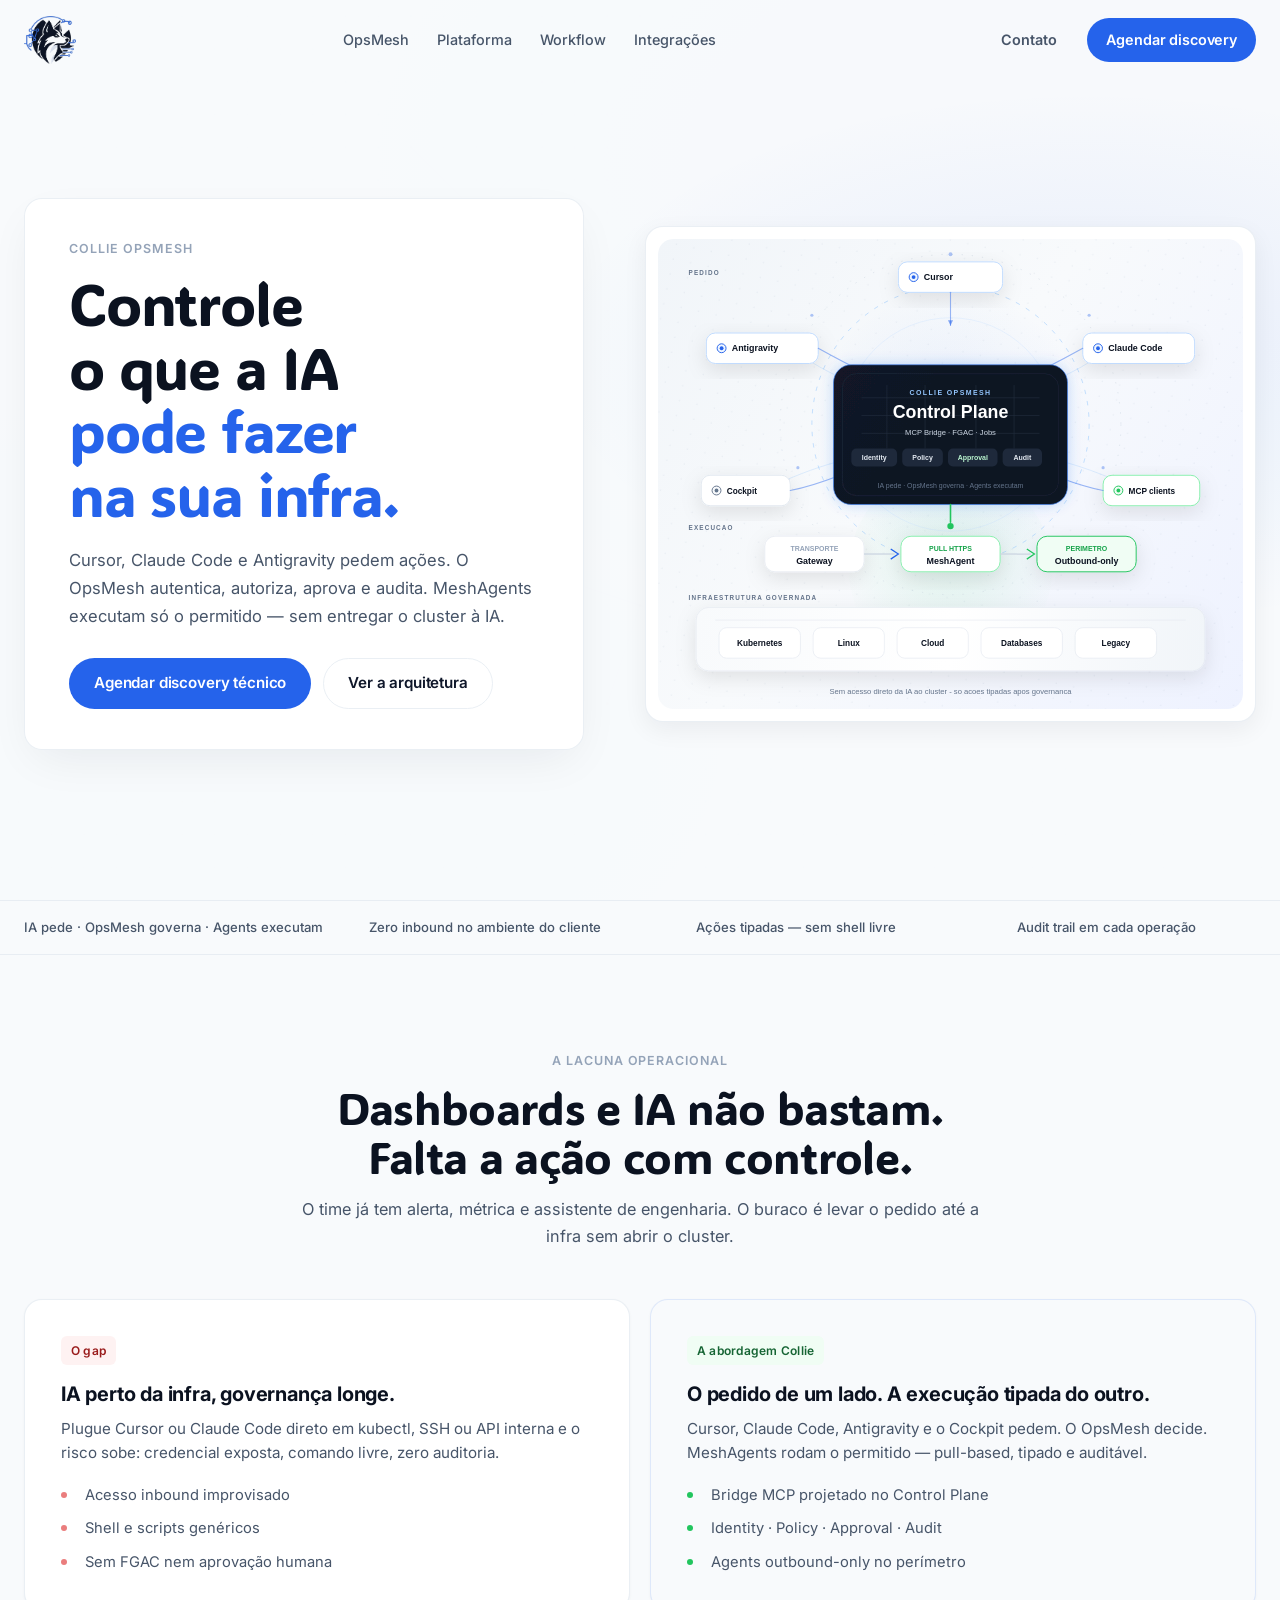
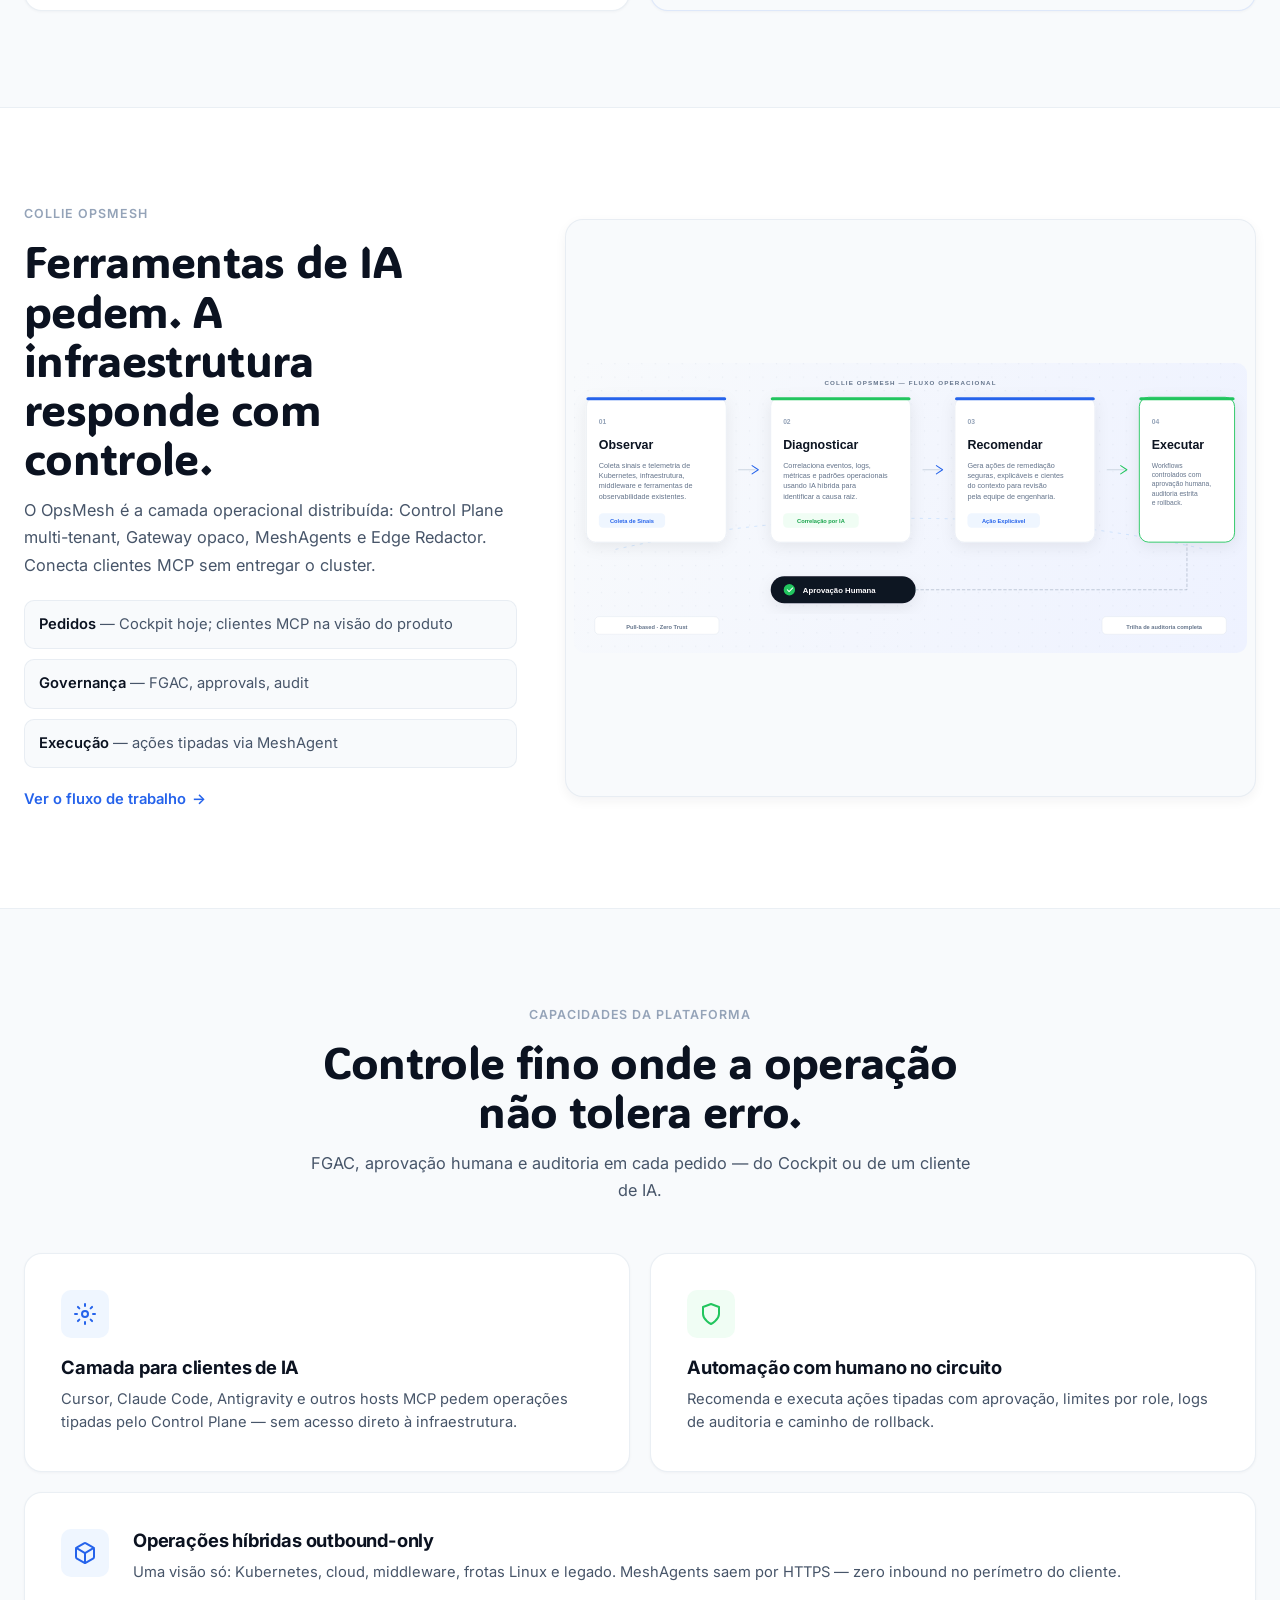
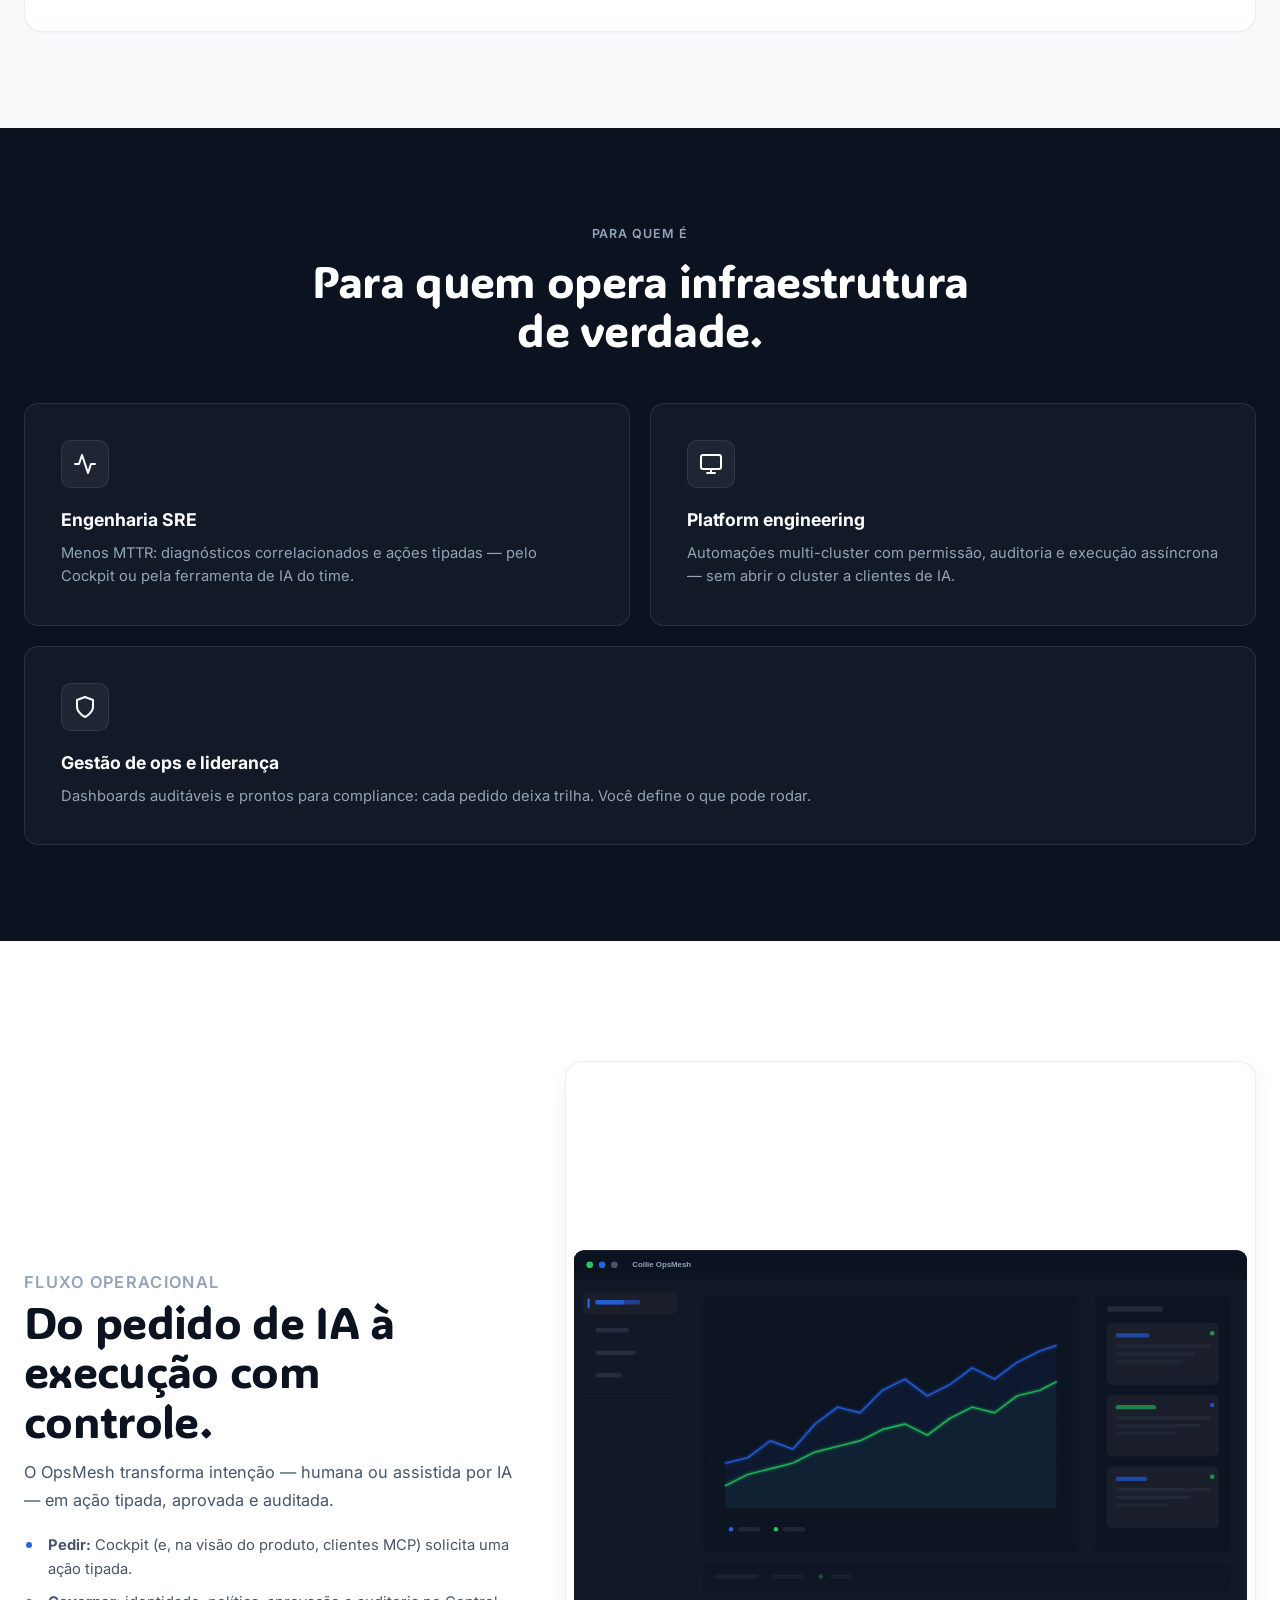
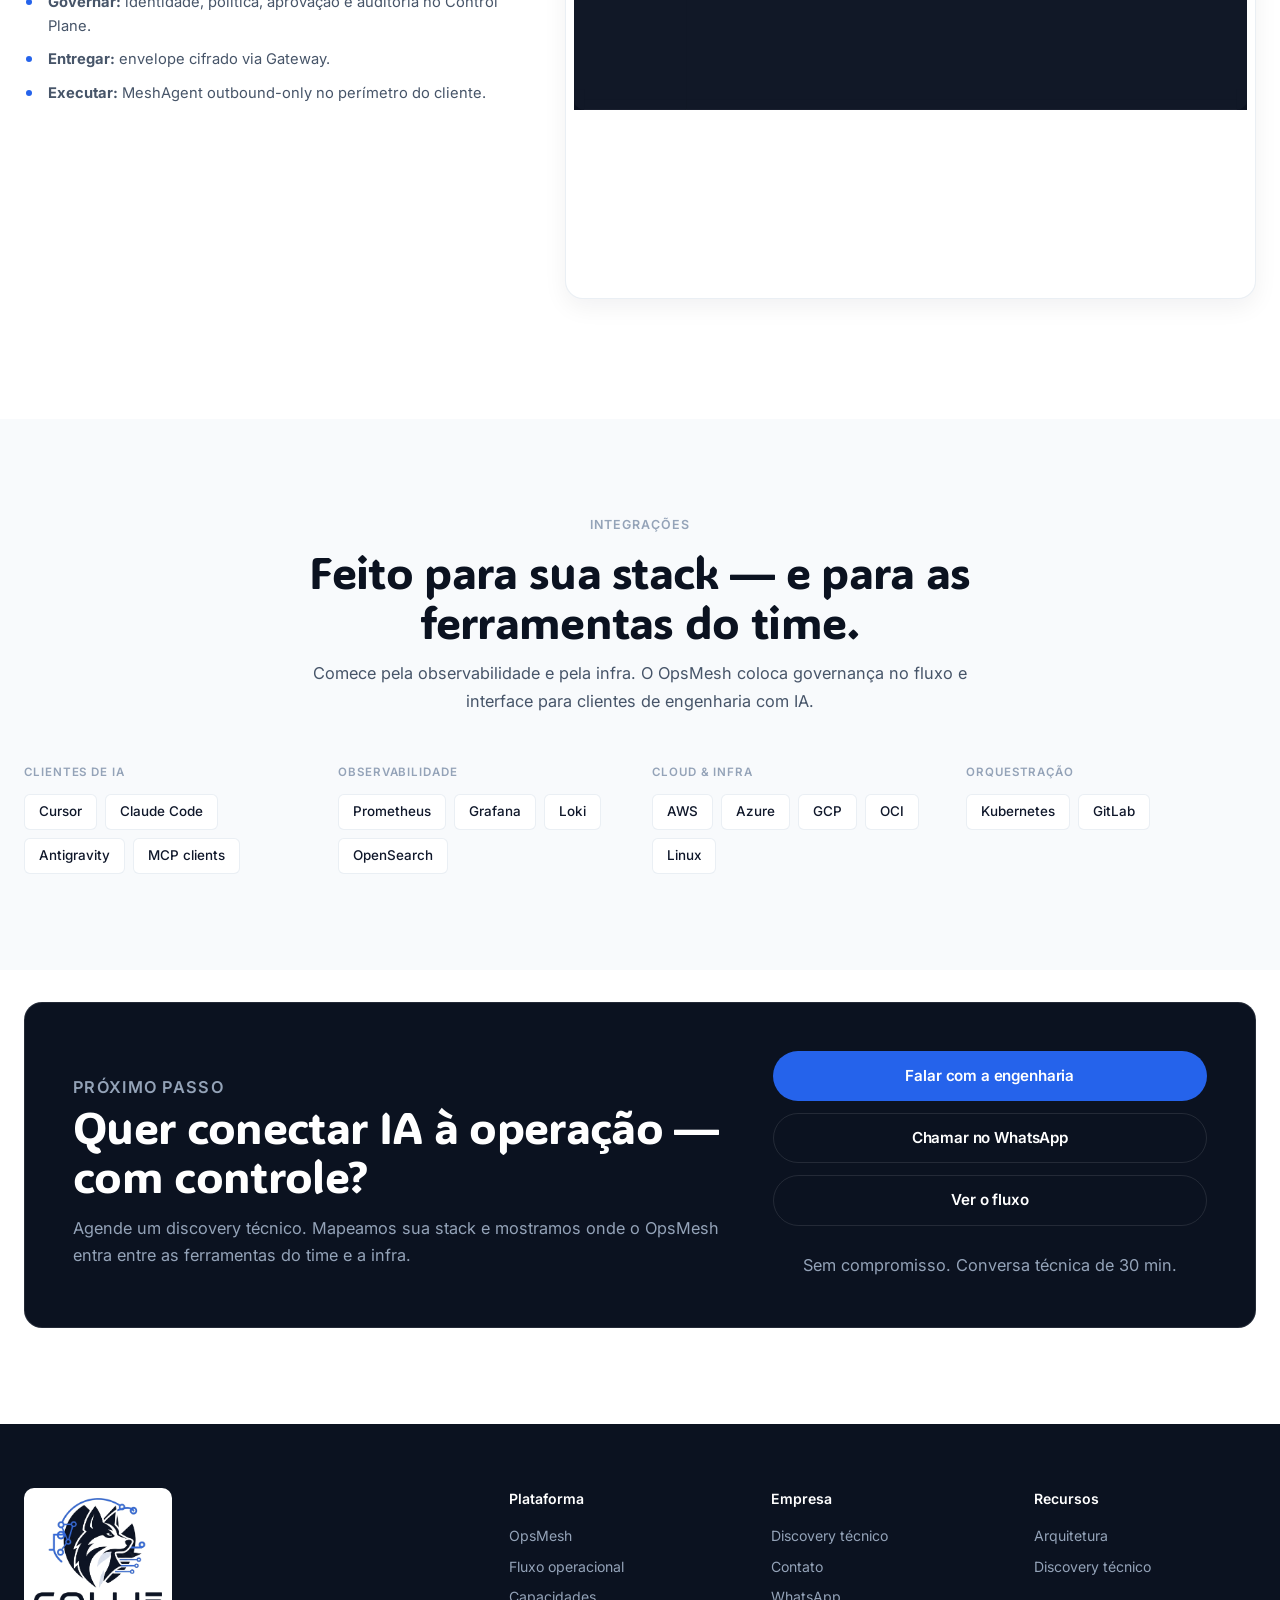
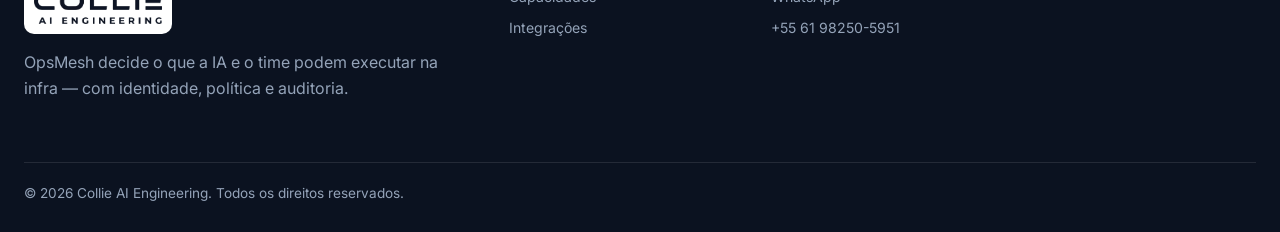
==== index.html @ 30450501 "feat(site): analytics Plausible, llms.txt e JSON-LD Contar visitas no domínio, mapa para agentes de " ====
<!DOCTYPE html>
<html lang="pt-BR">
<head>
  <meta charset="UTF-8" />
  <meta name="viewport" content="width=device-width, initial-scale=1.0" />
  <title>Collie OpsMesh | IA na operação, com controle</title>
  <meta name="description" content="Collie OpsMesh governa o que Cursor, Claude Code, Antigravity e outros clientes de IA podem pedir na sua infra: identidade, política, aprovação e auditoria — antes da execução." />
  <meta name="theme-color" content="#0B1220" />
  <link rel="canonical" href="https://www.collie.ia.br/" />
  <meta property="og:title" content="Collie OpsMesh — IA na operação, com controle" />
  <meta property="og:description" content="Ferramentas de IA pedem. OpsMesh governa. MeshAgents executam ações tipadas — sem entregar o cluster à IA." />
  <meta property="og:type" content="website" />
  <meta property="og:url" content="https://www.collie.ia.br/" />
  <meta property="og:locale" content="pt_BR" />
  <meta property="og:image" content="https://www.collie.ia.br/img/collie-lockup.png" />
  <meta name="twitter:card" content="summary_large_image" />
  <meta name="twitter:title" content="Collie OpsMesh — IA na operação, com controle" />
  <meta name="twitter:description" content="Ferramentas de IA pedem. OpsMesh governa. MeshAgents executam ações tipadas — sem entregar o cluster à IA." />
  <meta name="twitter:image" content="https://www.collie.ia.br/img/collie-lockup.png" />
  <script type="application/ld+json">
  {
    "@context": "https://schema.org",
    "@graph": [
      {
        "@type": "Organization",
        "name": "Collie AI Engineering",
        "url": "https://www.collie.ia.br/",
        "logo": "https://www.collie.ia.br/img/collie-lockup.png",
        "email": "contato@collie.ia.br",
        "description": "Collie OpsMesh governa o que clientes de IA podem pedir na infra: identidade, política, aprovação e auditoria — antes da execução."
      },
      {
        "@type": "WebSite",
        "name": "Collie OpsMesh",
        "url": "https://www.collie.ia.br/",
        "description": "Ferramentas de IA pedem. OpsMesh governa. MeshAgents executam ações tipadas — sem entregar o cluster à IA.",
        "inLanguage": "pt-BR",
        "publisher": {
          "@type": "Organization",
          "name": "Collie AI Engineering",
          "url": "https://www.collie.ia.br/"
        }
      }
    ]
  }
  </script>
  <script defer data-domain="www.collie.ia.br" src="https://plausible.io/js/script.js"></script>
  <link rel="icon" type="image/png" href="img/favicon.png" />
  <link rel="apple-touch-icon" href="img/favicon.png" />
  <link rel="preconnect" href="https://fonts.googleapis.com" />
  <link rel="preconnect" href="https://fonts.gstatic.com" crossorigin />
  <link href="https://fonts.googleapis.com/css2?family=ADLaM+Display&family=Inter:wght@400;500;600;700;800&display=swap" rel="stylesheet" />
  <link rel="stylesheet" href="style.css" />
</head>
<body>
  <a class="skip-link" href="#main">Pular para o conteúdo</a>

  <header class="navbar" id="navbar">
    <div class="container nav-container">
      <a href="#top" class="brand" aria-label="Início da Collie AI Engineering">
        <img src="img/collie-mark.png" width="52" height="48" alt="Collie AI Engineering" />
      </a>

      <button class="mobile-menu-btn" type="button" aria-label="Abrir menu de navegação" aria-controls="primary-navigation" aria-expanded="false">
        <span></span><span></span><span></span>
      </button>

      <nav class="nav-links" id="primary-navigation" aria-label="Navegação principal">
        <a href="#opsmesh" class="nav-link">OpsMesh</a>
        <a href="#platform" class="nav-link">Plataforma</a>
        <a href="#workflow" class="nav-link">Workflow</a>
        <a href="#integrations" class="nav-link">Integrações</a>
      </nav>

      <div class="nav-actions" aria-label="Ações do cabeçalho">
        <a href="#demo" class="btn btn-ghost">Contato</a>
        <a href="#demo" class="btn btn-primary">Agendar discovery</a>
      </div>
    </div>
  </header>

  <main id="main">
    <!-- Hero -->
    <section class="hero" id="top" aria-labelledby="hero-title">
      <div class="hero-media" aria-hidden="true">
        <img src="img/hero-topology.svg" width="1800" height="1100" alt="" />
      </div>
      <div class="container hero-grid">
        <div class="hero-content fade-in-up">
          <p class="eyebrow">Collie OpsMesh</p>
          <h1 id="hero-title">Controle o que a IA<br /><span>pode fazer na sua infra.</span></h1>
          <p class="hero-subtitle">Cursor, Claude Code e Antigravity pedem ações. O OpsMesh autentica, autoriza, aprova e audita. MeshAgents executam só o permitido — sem entregar o cluster à IA.</p>
          <div class="hero-actions">
            <a href="#demo" class="btn btn-primary btn-lg">Agendar discovery técnico</a>
            <a href="#opsmesh" class="btn btn-outline btn-lg">Ver a arquitetura</a>
          </div>
        </div>
        <div class="hero-visual fade-in-up" aria-hidden="false">
          <img
            class="hero-architecture"
            src="img/hero-architecture.svg"
            width="920"
            height="740"
            alt="Ferramentas de IA pedem ao Collie OpsMesh, que governa identidade, política, aprovação e auditoria antes que MeshAgents operem a infraestrutura."
          />
        </div>
      </div>
    </section>

    <!-- Trust strip -->
    <section class="trust-strip" aria-label="Sinais de confiança">
      <div class="container trust-grid">
        <span>IA pede · OpsMesh governa · Agents executam</span>
        <span>Zero inbound no ambiente do cliente</span>
        <span>Ações tipadas — sem shell livre</span>
        <span>Audit trail em cada operação</span>
      </div>
    </section>

    <!-- A lacuna operacional -->
    <section class="section problem" aria-labelledby="problem-title">
      <div class="container">
        <div class="section-header fade-in-up">
          <p class="section-kicker">A lacuna operacional</p>
          <h2 id="problem-title">Dashboards e IA não bastam. Falta a ação com controle.</h2>
          <p>O time já tem alerta, métrica e assistente de engenharia. O buraco é levar o pedido até a infra sem abrir o cluster.</p>
        </div>
        <div class="comparison-grid">
          <article class="comparison-card fade-in-up">
            <span class="card-tag danger">O gap</span>
            <h3>IA perto da infra, governança longe.</h3>
            <p>Plugue Cursor ou Claude Code direto em kubectl, SSH ou API interna e o risco sobe: credencial exposta, comando livre, zero auditoria.</p>
            <ul>
              <li>Acesso inbound improvisado</li>
              <li>Shell e scripts genéricos</li>
              <li>Sem FGAC nem aprovação humana</li>
            </ul>
          </article>
          <article class="comparison-card accent fade-in-up">
            <span class="card-tag success">A abordagem Collie</span>
            <h3>O pedido de um lado. A execução tipada do outro.</h3>
            <p>Cursor, Claude Code, Antigravity e o Cockpit pedem. O OpsMesh decide. MeshAgents rodam o permitido — pull-based, tipado e auditável.</p>
            <ul>
              <li>Bridge MCP projetado no Control Plane</li>
              <li>Identity · Policy · Approval · Audit</li>
              <li>Agents outbound-only no perímetro</li>
            </ul>
          </article>
        </div>
      </div>
    </section>

    <!-- OpsMesh -->
    <section class="section opsmesh" id="opsmesh" aria-labelledby="opsmesh-title">
      <div class="container opsmesh-grid">
        <div class="section-header align-left fade-in-up">
          <p class="section-kicker">Collie OpsMesh</p>
          <h2 id="opsmesh-title">Ferramentas de IA pedem. A infraestrutura responde com controle.</h2>
          <p>O OpsMesh é a camada operacional distribuída: Control Plane multi-tenant, Gateway opaco, MeshAgents e Edge Redactor. Conecta clientes MCP sem entregar o cluster.</p>
          <ul class="opsmesh-pillars">
            <li><strong>Pedidos</strong> — Cockpit hoje; clientes MCP na visão do produto</li>
            <li><strong>Governança</strong> — FGAC, approvals, audit</li>
            <li><strong>Execução</strong> — ações tipadas via MeshAgent</li>
          </ul>
          <a href="#workflow" class="text-link">Ver o fluxo de trabalho</a>
        </div>
        <div class="opsmesh-visual fade-in-up">
          <img src="img/opsmesh-flow.svg" width="1300" height="560" loading="lazy" alt="Fluxo de trabalho de quatro etapas do Collie OpsMesh: observar, diagnosticar, recomendar e executar com aprovação humana." />
        </div>
      </div>
    </section>

    <!-- Capacidades da plataforma -->
    <section class="section platform" id="platform" aria-labelledby="platform-title">
      <div class="container">
        <div class="section-header fade-in-up">
          <p class="section-kicker">Capacidades da plataforma</p>
          <h2 id="platform-title">Controle fino onde a operação não tolera erro.</h2>
          <p>FGAC, aprovação humana e auditoria em cada pedido — do Cockpit ou de um cliente de IA.</p>
        </div>
        <div class="features-grid">
          <article class="feature-card fade-in-up">
            <div class="feature-icon blue" aria-hidden="true">
              <svg width="24" height="24" viewBox="0 0 24 24" fill="none" stroke="currentColor" stroke-width="2" stroke-linecap="round" stroke-linejoin="round"><circle cx="12" cy="12" r="3"/><path d="M12 2v2"/><path d="M12 20v2"/><path d="M4.93 4.93l1.41 1.41"/><path d="M17.66 17.66l1.41 1.41"/><path d="M2 12h2"/><path d="M20 12h2"/><path d="M4.93 19.07l1.41-1.41"/><path d="M17.66 6.34l1.41-1.41"/></svg>
            </div>
            <h3>Camada para clientes de IA</h3>
            <p>Cursor, Claude Code, Antigravity e outros hosts MCP pedem operações tipadas pelo Control Plane — sem acesso direto à infraestrutura.</p>
          </article>
          <article class="feature-card fade-in-up">
            <div class="feature-icon green" aria-hidden="true">
              <svg width="24" height="24" viewBox="0 0 24 24" fill="none" stroke="currentColor" stroke-width="2" stroke-linecap="round" stroke-linejoin="round"><path d="M12 22s8-4 8-10V5l-8-3-8 3v7c0 6 8 10 8 10z"/></svg>
            </div>
            <h3>Automação com humano no circuito</h3>
            <p>Recomenda e executa ações tipadas com aprovação, limites por role, logs de auditoria e caminho de rollback.</p>
          </article>
          <article class="feature-card card-wide fade-in-up">
            <div class="feature-icon blue" aria-hidden="true">
              <svg width="24" height="24" viewBox="0 0 24 24" fill="none" stroke="currentColor" stroke-width="2" stroke-linecap="round" stroke-linejoin="round"><path d="M21 16V8a2 2 0 0 0-1-1.73l-7-4a2 2 0 0 0-2 0l-7 4A2 2 0 0 0 3 8v8a2 2 0 0 0 1 1.73l7 4a2 2 0 0 0 2 0l7-4A2 2 0 0 0 21 16z"/><polyline points="3.27 6.96 12 12.01 20.73 6.96"/><line x1="12" y1="22.08" x2="12" y2="12"/></svg>
            </div>
            <div>
              <h3>Operações híbridas outbound-only</h3>
              <p>Uma visão só: Kubernetes, cloud, middleware, frotas Linux e legado. MeshAgents saem por HTTPS — zero inbound no perímetro do cliente.</p>
            </div>
          </article>
        </div>
      </div>
    </section>

    <!-- Para quem é -->
    <section class="section personas" aria-labelledby="personas-title">
      <div class="container">
        <div class="section-header fade-in-up">
          <p class="section-kicker">Para quem é</p>
          <h2 id="personas-title">Para quem opera infraestrutura de verdade.</h2>
        </div>
        <div class="personas-grid">
          <article class="persona-card fade-in-up">
            <div class="persona-icon" aria-hidden="true">
              <svg width="24" height="24" viewBox="0 0 24 24" fill="none" stroke="currentColor" stroke-width="2" stroke-linecap="round" stroke-linejoin="round"><polyline points="22 12 18 12 15 21 9 3 6 12 2 12"/></svg>
            </div>
            <h3>Engenharia SRE</h3>
            <p>Menos MTTR: diagnósticos correlacionados e ações tipadas — pelo Cockpit ou pela ferramenta de IA do time.</p>
          </article>
          <article class="persona-card fade-in-up">
            <div class="persona-icon" aria-hidden="true">
              <svg width="24" height="24" viewBox="0 0 24 24" fill="none" stroke="currentColor" stroke-width="2" stroke-linecap="round" stroke-linejoin="round"><rect x="2" y="3" width="20" height="14" rx="2" ry="2"/><line x1="8" y1="21" x2="16" y2="21"/><line x1="12" y1="17" x2="12" y2="21"/></svg>
            </div>
            <h3>Platform engineering</h3>
            <p>Automações multi-cluster com permissão, auditoria e execução assíncrona — sem abrir o cluster a clientes de IA.</p>
          </article>
          <article class="persona-card card-wide fade-in-up">
            <div class="persona-icon" aria-hidden="true">
              <svg width="24" height="24" viewBox="0 0 24 24" fill="none" stroke="currentColor" stroke-width="2" stroke-linecap="round" stroke-linejoin="round"><path d="M12 22s8-4 8-10V5l-8-3-8 3v7c0 6 8 10 8 10z"/></svg>
            </div>
            <h3>Gestão de ops e liderança</h3>
            <p>Dashboards auditáveis e prontos para compliance: cada pedido deixa trilha. Você define o que pode rodar.</p>
          </article>
        </div>
      </div>
    </section>

    <!-- Workflow showcase -->
    <section class="section section--lg showcase" id="workflow" aria-labelledby="workflow-title">
      <div class="container showcase-grid">
        <div class="showcase-copy fade-in-up">
          <p class="section-kicker">Fluxo operacional</p>
          <h2 id="workflow-title">Do pedido de IA à execução com controle.</h2>
          <p>O OpsMesh transforma intenção — humana ou assistida por IA — em ação tipada, aprovada e auditada.</p>
          <ul class="check-list">
            <li><strong>Pedir:</strong> Cockpit (e, na visão do produto, clientes MCP) solicita uma ação tipada.</li>
            <li><strong>Governar:</strong> identidade, política, aprovação e auditoria no Control Plane.</li>
            <li><strong>Entregar:</strong> envelope cifrado via Gateway.</li>
            <li><strong>Executar:</strong> MeshAgent outbound-only no perímetro do cliente.</li>
          </ul>
        </div>
        <div class="dashboard-card fade-in-up">
          <img src="img/dashboard-mockup.svg" width="1200" height="820" loading="lazy" alt="Dashboard Collie OpsMesh mostrando correlação de incidentes e recomendações de IA." />
        </div>
      </div>
    </section>

    <!-- Integrações -->
    <section class="section integrations" id="integrations" aria-labelledby="integrations-title">
      <div class="container">
        <div class="section-header fade-in-up">
          <p class="section-kicker">Integrações</p>
          <h2 id="integrations-title">Feito para sua stack — e para as ferramentas do time.</h2>
          <p>Comece pela observabilidade e pela infra. O OpsMesh coloca governança no fluxo e interface para clientes de engenharia com IA.</p>
        </div>
        <div class="integration-groups fade-in-up">
          <div class="integration-group">
            <h4>Clientes de IA</h4>
            <div class="integration-group-badges">
              <span>Cursor</span>
              <span>Claude Code</span>
              <span>Antigravity</span>
              <span>MCP clients</span>
            </div>
          </div>
          <div class="integration-group">
            <h4>Observabilidade</h4>
            <div class="integration-group-badges">
              <span>Prometheus</span>
              <span>Grafana</span>
              <span>Loki</span>
              <span>OpenSearch</span>
            </div>
          </div>
          <div class="integration-group">
            <h4>Cloud &amp; Infra</h4>
            <div class="integration-group-badges">
              <span>AWS</span>
              <span>Azure</span>
              <span>GCP</span>
              <span>OCI</span>
              <span>Linux</span>
            </div>
          </div>
          <div class="integration-group">
            <h4>Orquestração</h4>
            <div class="integration-group-badges">
              <span>Kubernetes</span>
              <span>GitLab</span>
            </div>
          </div>
        </div>
      </div>
    </section>

    <!-- CTA -->
    <section class="section cta-section" id="demo" aria-labelledby="cta-title">
      <div class="container">
        <div class="cta-card fade-in-up">
          <div class="cta-content">
            <p class="section-kicker">Próximo passo</p>
            <h2 id="cta-title">Quer conectar IA à operação — com controle?</h2>
            <p>Agende um discovery técnico. Mapeamos sua stack e mostramos onde o OpsMesh entra entre as ferramentas do time e a infra.</p>
          </div>
          <div class="cta-actions-col">
            <a href="mailto:contato@collie.ia.br?subject=Discovery%20t%C3%A9cnico%20Collie%20OpsMesh" class="btn btn-primary btn-lg">Falar com a engenharia</a>
            <a href="https://wa.me/5561982505951?text=Ol%C3%A1%2C%20quero%20agendar%20um%20discovery%20t%C3%A9cnico%20do%20Collie%20OpsMesh." class="btn btn-outline btn-lg" target="_blank" rel="noopener">Chamar no WhatsApp</a>
            <a href="#workflow" class="btn btn-outline btn-lg">Ver o fluxo</a>
            <p class="cta-note">Sem compromisso. Conversa técnica de 30 min.</p>
          </div>
        </div>
      </div>
    </section>
  </main>

  <!-- Footer -->
  <footer class="footer" id="empresa">
    <div class="container footer-grid">
      <div class="footer-brand">
        <img src="img/collie-lockup.png" width="150" height="148" loading="lazy" alt="Collie AI Engineering" />
        <p>OpsMesh decide o que a IA e o time podem executar na infra — com identidade, política e auditoria.</p>
      </div>
      <nav aria-label="Links da plataforma no rodapé">
        <h3>Plataforma</h3>
        <a href="#opsmesh">OpsMesh</a>
        <a href="#workflow">Fluxo operacional</a>
        <a href="#platform">Capacidades</a>
        <a href="#integrations">Integrações</a>
      </nav>
      <nav aria-label="Links da empresa no rodapé">
        <h3>Empresa</h3>
        <a href="#demo">Discovery técnico</a>
        <a href="mailto:contato@collie.ia.br">Contato</a>
        <a href="https://wa.me/5561982505951" target="_blank" rel="noopener">WhatsApp</a>
        <a href="tel:+5561982505951">+55 61 98250-5951</a>
      </nav>
      <nav aria-label="Links de recursos no rodapé">
        <h3>Recursos</h3>
        <a href="#opsmesh">Arquitetura</a>
        <a href="#demo">Discovery técnico</a>
      </nav>
    </div>
    <div class="container footer-bottom">
      <p>&copy; 2026 Collie AI Engineering. Todos os direitos reservados.</p>
    </div>
  </footer>

  <script src="script.js"></script>
</body>
</html>
---- style.css ----
/* ------------------------------------------------
   Collie AI Engineering — Landing Page
   Brandbook: ADLaM Display + Inter
   Palette: Obsidian #0B1220, Royal Blue #2563EB,
            Clover Green #22C55E, White #FFFFFF
   ------------------------------------------------ */

:root {
  /* Palette — Brandbook */
  --color-white: #ffffff;
  --color-bg: #F8FAFC;
  --color-bg-alt: #F1F5F9;
  --color-bg-warm: #FAFAF9;
  --color-obsidian: #0B1220;
  --color-obsidian-soft: #1A1F2B;
  --color-accent: #2563EB;
  --color-accent-dark: #1D4ED8;
  --color-signal: #22C55E;
  --color-text: #0F172A;
  --color-text-secondary: #475569;
  --color-text-muted: #94A3B8;
  --color-border: rgba(226, 232, 240, 0.7);
  --color-border-dark: rgba(255, 255, 255, 0.1);

  /* Typography */
  --font-display: 'ADLaM Display', Georgia, serif;
  --font-body: 'Inter', system-ui, -apple-system, sans-serif;

  /* Elevation */
  --shadow-xs: 0 1px 3px rgba(15, 23, 42, 0.04);
  --shadow-sm: 0 4px 12px rgba(15, 23, 42, 0.05);
  --shadow-md: 0 8px 24px rgba(15, 23, 42, 0.06);
  --shadow-lg: 0 16px 48px -12px rgba(15, 23, 42, 0.08);

  /* Shape */
  --radius-xs: 6px;
  --radius-sm: 10px;
  --radius-md: 14px;
  --radius-lg: 18px;
  --radius-pill: 999px;

  /* Layout */
  --container: 1280px;

  /* Motion */
  --ease-out: cubic-bezier(0.16, 1, 0.3, 1);
  --ease-standard: cubic-bezier(0.4, 0, 0.2, 1);
  --duration-fast: 200ms;
  --duration-normal: 350ms;
}

* { box-sizing: border-box; }
html {
  scroll-behavior: smooth;
  /* Fluid base: stays 16px up to ~1450px, scales up to 22px on large monitors */
  font-size: clamp(16px, 8px + 0.55vw, 22px);
}

body {
  margin: 0;
  font-family: var(--font-body);
  color: var(--color-text);
  background: var(--color-white);
  line-height: 1.6;
  overflow-x: hidden;
  -webkit-font-smoothing: antialiased;
}

body.menu-open { overflow: hidden; }
img { max-width: 100%; display: block; }
a { color: inherit; }

.skip-link {
  position: fixed;
  left: 16px;
  top: -60px;
  z-index: 2000;
  padding: 10px 14px;
  border-radius: var(--radius-pill);
  background: var(--color-obsidian);
  color: var(--color-white);
  text-decoration: none;
  transition: top var(--duration-normal) var(--ease-out);
}
.skip-link:focus { top: 16px; }

:focus-visible {
  outline: 2px solid var(--color-accent);
  outline-offset: 3px;
  border-radius: 4px;
}

.container {
  width: min(100% - 48px, var(--container));
  margin-inline: auto;
}

/* Wider content band on large monitors (e.g. 27"+) */
@media (min-width: 1600px) { :root { --container: 1440px; } }
@media (min-width: 1920px) { :root { --container: 1600px; } }
@media (min-width: 2400px) { :root { --container: 1780px; } }


/* Navbar */

.navbar {
  position: fixed;
  inset: 0 0 auto 0;
  z-index: 1000;
  padding: 16px 0;
  transition: background var(--duration-normal) var(--ease-standard),
              border-color var(--duration-normal) var(--ease-standard),
              box-shadow var(--duration-normal) var(--ease-standard),
              padding var(--duration-normal) var(--ease-standard);
  border-bottom: 1px solid transparent;
}

.navbar.scrolled,
body.menu-open .navbar {
  padding: 10px 0;
  background: rgba(255, 255, 255, 0.92);
  border-bottom-color: var(--color-border);
  box-shadow: 0 1px 12px rgba(15, 23, 42, 0.06);
  backdrop-filter: blur(12px);
}

.nav-container {
  display: flex;
  align-items: center;
  justify-content: space-between;
  gap: 24px;
}

.brand {
  display: inline-flex;
  align-items: center;
  text-decoration: none;
  flex: 0 0 auto;
}
.brand img { height: 48px; width: auto; }

.nav-links {
  display: flex;
  align-items: center;
  gap: 28px;
}

.nav-link {
  color: var(--color-text-secondary);
  text-decoration: none;
  font-weight: 500;
  font-size: 0.9rem;
  transition: color var(--duration-fast) var(--ease-standard);
}
.nav-link:hover { color: var(--color-text); }

.nav-actions {
  display: flex;
  align-items: center;
  gap: 12px;
}

.mobile-menu-btn {
  display: none;
  width: 40px;
  height: 40px;
  border: 1px solid var(--color-border);
  background: var(--color-white);
  border-radius: var(--radius-sm);
  cursor: pointer;
  align-items: center;
  justify-content: center;
  flex-direction: column;
  gap: 5px;
}

.mobile-menu-btn span {
  width: 18px;
  height: 2px;
  border-radius: 1px;
  background: var(--color-obsidian);
  transition: transform var(--duration-normal) var(--ease-out),
              opacity var(--duration-fast);
}
.mobile-menu-btn.active span:nth-child(1) { transform: translateY(7px) rotate(45deg); }
.mobile-menu-btn.active span:nth-child(2) { opacity: 0; }
.mobile-menu-btn.active span:nth-child(3) { transform: translateY(-7px) rotate(-45deg); }


/* Buttons */

.btn {
  display: inline-flex;
  align-items: center;
  justify-content: center;
  gap: 8px;
  min-height: 40px;
  padding: 9px 18px;
  border-radius: var(--radius-pill);
  border: 1px solid transparent;
  font-family: var(--font-body);
  font-weight: 600;
  font-size: 0.9rem;
  text-decoration: none;
  letter-spacing: -0.01em;
  cursor: pointer;
  transition: background var(--duration-fast) var(--ease-standard),
              border-color var(--duration-fast) var(--ease-standard),
              color var(--duration-fast) var(--ease-standard),
              box-shadow var(--duration-fast) var(--ease-standard);
}

.btn-lg { min-height: 48px; padding: 12px 24px; font-size: 0.95rem; }

.btn-primary {
  background: var(--color-accent);
  color: var(--color-white);
}
.btn-primary:hover {
  background: var(--color-accent-dark);
  box-shadow: 0 2px 8px rgba(37, 99, 235, 0.25);
}

.btn-outline {
  color: var(--color-text);
  background: transparent;
  border-color: var(--color-border);
}
.btn-outline:hover {
  border-color: var(--color-text-secondary);
  background: rgba(15, 23, 42, 0.02);
}

.btn-ghost {
  color: var(--color-text-secondary);
  background: transparent;
}
.btn-ghost:hover {
  color: var(--color-text);
  background: rgba(15, 23, 42, 0.04);
}


/* Hero */

.hero {
  position: relative;
  min-height: 100dvh;
  display: grid;
  align-items: center;
  padding: 120px 0 72px;
  overflow: hidden;
  isolation: isolate;
}

.hero::after {
  content: '';
  position: absolute;
  inset: 0;
  z-index: -1;
  background:
    radial-gradient(ellipse 70% 50% at 85% 40%, rgba(37, 99, 235, 0.08), transparent 60%),
    rgba(248, 250, 252, 0.92);
}

.hero-media {
  position: absolute;
  inset: 0;
  z-index: -2;
  opacity: 0.55;
}
.hero-media img {
  width: 100%;
  height: 100%;
  object-fit: cover;
  object-position: center;
}

.hero-grid {
  display: grid;
  grid-template-columns: minmax(0, 1fr) minmax(0, 1.05fr);
  gap: 40px;
  align-items: center;
}

.hero-content {
  padding: 40px 44px;
  border: 1px solid var(--color-border);
  border-radius: var(--radius-lg);
  background: rgba(255, 255, 255, 0.94);
  box-shadow: var(--shadow-lg);
  max-width: 560px;
}

.hero-visual {
  position: relative;
  border: 1px solid var(--color-border);
  border-radius: var(--radius-lg);
  background: var(--color-white);
  box-shadow: var(--shadow-md);
  padding: 12px;
  overflow: hidden;
  animation: hero-float 7s ease-in-out infinite;
}

.hero-architecture {
  width: 100%;
  height: auto;
  display: block;
  border-radius: var(--radius-md);
}

@keyframes hero-float {
  0%, 100% { transform: translateY(0); }
  50% { transform: translateY(-8px); }
}

.eyebrow,
.section-kicker {
  margin: 0 0 12px;
  color: var(--color-text-muted);
  font-size: 0.78rem;
  font-weight: 600;
  text-transform: uppercase;
  letter-spacing: 0.08em;
}

h1, h2, h3 { margin: 0; color: var(--color-obsidian); }

h1 {
  font-family: var(--font-display);
  font-size: clamp(2.4rem, 4.6vw, 3.8rem);
  font-weight: 400;
  line-height: 1.08;
  letter-spacing: -0.02em;
  text-wrap: balance;
}

h1 span {
  display: inline-block;
  color: var(--color-accent);
}

.hero-subtitle {
  margin: 20px 0 28px;
  max-width: 58ch;
  color: var(--color-text-secondary);
  font-size: clamp(1rem, 1.3vw, 1.12rem);
  line-height: 1.7;
}

.hero-actions {
  display: flex;
  flex-wrap: wrap;
  gap: 12px;
}


/* Trust strip */

.trust-strip {
  border-block: 1px solid var(--color-border);
  background: var(--color-bg);
}

.trust-grid {
  display: grid;
  grid-template-columns: repeat(4, 1fr);
  gap: 12px;
  padding: 16px 0;
}

.trust-grid span {
  color: var(--color-text-secondary);
  font-size: 0.82rem;
  font-weight: 500;
  text-align: center;
}


/* Sections */

.section { padding: 96px 0; }
.section--lg { padding: 120px 0; }
.section--sm { padding: 72px 0; }

.section-header {
  max-width: 680px;
  margin: 0 auto 48px;
  text-align: center;
}
.section-header.align-left { text-align: left; margin: 0; }

.section-header h2,
.showcase-copy h2,
.cta-card h2 {
  font-family: var(--font-display);
  font-size: clamp(1.9rem, 3.5vw, 3rem);
  font-weight: 400;
  line-height: 1.1;
  letter-spacing: -0.015em;
}

.section-header p:not(.section-kicker),
.showcase-copy p,
.cta-card p {
  margin: 14px 0 0;
  color: var(--color-text-secondary);
  font-size: 1.02rem;
  line-height: 1.7;
}


/* Problem section */

.problem { background: var(--color-bg); }

.comparison-grid {
  display: grid;
  grid-template-columns: repeat(2, minmax(0, 1fr));
  gap: 20px;
}

.comparison-card {
  padding: 36px;
  border: 1px solid var(--color-border);
  border-radius: var(--radius-lg);
  background: var(--color-white);
  box-shadow: var(--shadow-xs);
}

.comparison-card.accent {
  background: var(--color-bg);
  border-color: rgba(37, 99, 235, 0.12);
}

.card-tag {
  display: inline-flex;
  margin-bottom: 16px;
  padding: 5px 10px;
  border-radius: var(--radius-xs);
  font-size: 0.75rem;
  font-weight: 600;
  letter-spacing: 0.02em;
}
.card-tag.danger { color: #991B1B; background: #FEF2F2; }
.card-tag.success { color: #166534; background: #F0FDF4; }

.comparison-card h3 {
  font-size: 1.25rem;
  line-height: 1.3;
  letter-spacing: -0.01em;
}
.comparison-card p {
  margin: 10px 0 0;
  color: var(--color-text-secondary);
  font-size: 0.95rem;
}

.comparison-card ul {
  margin: 18px 0 0;
  padding: 0;
  list-style: none;
}
.comparison-card li {
  position: relative;
  padding-left: 24px;
  margin-top: 10px;
  color: var(--color-text-secondary);
  font-size: 0.92rem;
}
.comparison-card li::before {
  content: '';
  position: absolute;
  left: 0;
  top: 8px;
  width: 6px;
  height: 6px;
  border-radius: 50%;
}
.comparison-card:not(.accent) li::before {
  background: #DC2626;
  opacity: 0.6;
}
.comparison-card.accent li::before {
  background: var(--color-signal);
}


/* OpsMesh */

.opsmesh {
  background: var(--color-white);
  border-block: 1px solid var(--color-border);
}

.opsmesh-grid {
  display: grid;
  grid-template-columns: 5fr 7fr;
  gap: 48px;
  align-items: center;
}

.text-link {
  display: inline-flex;
  margin-top: 20px;
  color: var(--color-accent);
  font-weight: 600;
  font-size: 0.92rem;
  text-decoration: none;
}
.text-link::after {
  content: '→';
  margin-left: 6px;
  transition: transform var(--duration-normal) var(--ease-out);
}
.text-link:hover::after { transform: translateX(4px); }

.opsmesh-pillars {
  margin: 20px 0 0;
  padding: 0;
  list-style: none;
  display: grid;
  gap: 10px;
}

.opsmesh-pillars li {
  padding: 12px 14px;
  border: 1px solid var(--color-border);
  border-radius: var(--radius-sm);
  background: var(--color-bg);
  color: var(--color-text-secondary);
  font-size: 0.92rem;
}

.opsmesh-pillars strong {
  color: var(--color-obsidian);
  font-weight: 600;
}

.opsmesh-visual,
.dashboard-card {
  padding: 8px;
  border: 1px solid var(--color-border);
  border-radius: var(--radius-lg);
  background: var(--color-bg);
  box-shadow: var(--shadow-sm);
}
.opsmesh-visual img,
.dashboard-card img {
  border-radius: calc(var(--radius-lg) - 8px);
}


/* Platform features */

.platform { background: var(--color-bg); }

.features-grid {
  display: grid;
  grid-template-columns: repeat(2, minmax(0, 1fr));
  gap: 20px;
}

.feature-card {
  padding: 36px;
  border: 1px solid var(--color-border);
  border-radius: var(--radius-lg);
  background: var(--color-white);
  box-shadow: var(--shadow-xs);
  transition: box-shadow var(--duration-normal) var(--ease-standard);
}
.feature-card:hover {
  box-shadow: var(--shadow-md);
}

.feature-card.card-wide {
  grid-column: 1 / -1;
  display: grid;
  grid-template-columns: auto 1fr;
  align-items: start;
  gap: 24px;
}

.feature-icon {
  width: 48px;
  height: 48px;
  border-radius: var(--radius-sm);
  display: inline-flex;
  align-items: center;
  justify-content: center;
  margin-bottom: 18px;
}
.feature-icon.blue {
  color: var(--color-accent);
  background: #EFF6FF;
}
.feature-icon.green {
  color: var(--color-signal);
  background: #F0FDF4;
}

.feature-card h3 {
  font-size: 1.15rem;
  line-height: 1.3;
  letter-spacing: -0.01em;
}
.feature-card p {
  margin: 8px 0 0;
  color: var(--color-text-secondary);
  font-size: 0.92rem;
}


/* Personas */

.personas {
  background: var(--color-obsidian);
  color: var(--color-white);
}
.personas .section-kicker { color: var(--color-text-muted); }
.personas h2 { color: var(--color-white); }

.personas-grid {
  display: grid;
  grid-template-columns: repeat(2, minmax(0, 1fr));
  gap: 20px;
}

.persona-card {
  padding: 36px;
  border: 1px solid var(--color-border-dark);
  border-radius: var(--radius-md);
  background: rgba(255, 255, 255, 0.03);
  transition: background var(--duration-normal) var(--ease-standard),
              border-color var(--duration-normal) var(--ease-standard);
}
.persona-card:hover {
  background: rgba(255, 255, 255, 0.05);
  border-color: rgba(255, 255, 255, 0.15);
}

.persona-card.card-wide {
  grid-column: 1 / -1;
}

.persona-icon {
  width: 48px;
  height: 48px;
  border-radius: var(--radius-sm);
  display: inline-flex;
  align-items: center;
  justify-content: center;
  margin-bottom: 18px;
  color: var(--color-white);
  background: rgba(255, 255, 255, 0.06);
  border: 1px solid rgba(255, 255, 255, 0.08);
}

.persona-card h3 {
  color: var(--color-white);
  font-size: 1.1rem;
  margin-bottom: 8px;
}
.persona-card p {
  color: #94A3B8;
  margin: 0;
  font-size: 0.92rem;
}


/* Showcase (workflow) */

.showcase {
  background: var(--color-white);
}

.showcase-grid {
  display: grid;
  grid-template-columns: 5fr 7fr;
  gap: 48px;
  align-items: center;
}

.showcase h2,
.showcase h3 { color: var(--color-obsidian); }
.showcase-copy p { color: var(--color-text-secondary); }
.showcase .section-kicker { color: var(--color-text-muted); }

.check-list {
  margin: 20px 0 0;
  padding: 0;
  list-style: none;
}

.check-list li {
  position: relative;
  padding-left: 24px;
  margin-top: 10px;
  color: var(--color-text-secondary);
  font-size: 0.92rem;
}

.check-list li::before {
  content: '';
  position: absolute;
  left: 2px;
  top: 8px;
  width: 6px;
  height: 6px;
  border-radius: 50%;
  background: var(--color-accent);
}

.dashboard-card {
  background: var(--color-white);
  border-color: var(--color-border);
  box-shadow: var(--shadow-md);
}


/* Integrations */

.integrations { background: var(--color-bg); }

.integration-groups {
  display: grid;
  grid-template-columns: repeat(4, 1fr);
  gap: 24px;
}

.integration-group h4 {
  margin: 0 0 12px;
  font-size: 0.72rem;
  font-weight: 600;
  text-transform: uppercase;
  letter-spacing: 0.08em;
  color: var(--color-text-muted);
}

.integration-group-badges {
  display: flex;
  flex-wrap: wrap;
  gap: 8px;
}

.integration-group-badges span {
  display: inline-flex;
  align-items: center;
  min-height: 36px;
  padding: 6px 14px;
  border-radius: var(--radius-xs);
  color: var(--color-text);
  background: var(--color-white);
  border: 1px solid var(--color-border);
  font-weight: 500;
  font-size: 0.84rem;
}

/* Legacy flat badges (fallback) */
.integration-badges {
  display: flex;
  flex-wrap: wrap;
  justify-content: center;
  gap: 10px;
}
.integration-badges span {
  display: inline-flex;
  align-items: center;
  min-height: 36px;
  padding: 6px 14px;
  border-radius: var(--radius-xs);
  color: var(--color-text);
  background: var(--color-white);
  border: 1px solid var(--color-border);
  font-weight: 500;
  font-size: 0.84rem;
}


/* CTA */

.cta-section { padding: 32px 0 96px; }

.cta-card {
  display: grid;
  grid-template-columns: 1.2fr 0.8fr;
  gap: 48px;
  align-items: center;
  padding: 48px;
  border-radius: var(--radius-lg);
  background: var(--color-obsidian);
  border: 1px solid var(--color-border-dark);
  color: var(--color-white);
}

.cta-card .section-kicker { color: var(--color-text-muted); }
.cta-card h2 { color: var(--color-white); }
.cta-card p { color: #94A3B8; }

.cta-actions-col {
  display: flex;
  flex-direction: column;
  gap: 12px;
  align-items: stretch;
  text-align: center;
}
.cta-actions-col .btn { width: 100%; justify-content: center; }
.cta-actions-col .btn-outline {
  color: var(--color-white);
  border-color: var(--color-border-dark);
  background: transparent;
}
.cta-actions-col .btn-outline:hover {
  border-color: var(--color-accent);
  color: var(--color-accent);
}
.cta-note {
  margin: 6px 0 0;
  font-size: 0.8rem;
  color: #64748B;
}


/* Footer */

.footer {
  padding: 64px 0 28px;
  background: var(--color-obsidian);
  color: var(--color-white);
}

.footer-grid {
  display: grid;
  grid-template-columns: 2fr 1fr 1fr 1fr;
  gap: 40px;
}

.footer-brand img {
  width: 148px;
  height: auto;
  padding: 10px;
  border-radius: var(--radius-sm);
  background: var(--color-white);
}
.footer p,
.footer a { color: #94A3B8; }

.footer h3 {
  margin-bottom: 14px;
  color: var(--color-white);
  font-family: var(--font-body);
  font-size: 0.88rem;
  font-weight: 600;
}

.footer a {
  display: block;
  margin-top: 8px;
  text-decoration: none;
  font-size: 0.88rem;
  transition: color var(--duration-fast) var(--ease-standard);
}
.footer a:hover { color: var(--color-white); }

.footer-bottom {
  display: flex;
  justify-content: space-between;
  align-items: center;
  margin-top: 44px;
  padding-top: 20px;
  border-top: 1px solid var(--color-border-dark);
  color: #64748B;
}
.footer-bottom p { margin: 0; font-size: 0.85rem; }
.footer-legal { display: flex; gap: 20px; }
.footer-legal a { margin-top: 0; font-size: 0.82rem; }


/* Fade-in animation */

.fade-in-up {
  opacity: 0;
  transform: translateY(20px);
  transition: opacity 600ms var(--ease-out),
              transform 600ms var(--ease-out);
}
.fade-in-up.visible {
  opacity: 1;
  transform: translateY(0);
}


/* Responsive */

@media (max-width: 1040px) {
  .nav-actions { display: none; }
  .hero-grid,
  .opsmesh-grid,
  .showcase-grid,
  .cta-card { grid-template-columns: 1fr; }
  .hero-content { max-width: none; }
  .hero-visual { order: -1; max-width: 640px; margin-inline: auto; }
  .features-grid,
  .comparison-grid { grid-template-columns: 1fr; }
  .feature-card.card-wide { grid-template-columns: 1fr; }
  .persona-card.card-wide { grid-column: auto; }
  .integration-groups { grid-template-columns: repeat(2, 1fr); }
  .hero { min-height: auto; }
}

@media (max-width: 820px) {
  .container { width: min(100% - 32px, var(--container)); }
  .mobile-menu-btn { display: inline-flex; }
  .nav-links {
    position: fixed;
    inset: 68px 16px auto 16px;
    display: grid;
    gap: 0;
    padding: 8px;
    border: 1px solid var(--color-border);
    border-radius: var(--radius-md);
    background: rgba(255, 255, 255, 0.96);
    box-shadow: var(--shadow-lg);
    backdrop-filter: blur(12px);
    transform: translateY(-12px);
    opacity: 0;
    pointer-events: none;
    transition: opacity var(--duration-normal) var(--ease-out),
                transform var(--duration-normal) var(--ease-out);
  }
  body.menu-open .nav-links {
    opacity: 1;
    pointer-events: auto;
    transform: translateY(0);
  }
  .nav-link { padding: 12px 10px; border-radius: var(--radius-xs); }
  .nav-link:hover { background: var(--color-bg); }
  .hero { padding-top: 100px; }
  .hero-content { padding: 24px; }
  .trust-grid,
  .personas-grid,
  .footer-grid { grid-template-columns: 1fr; }
  .trust-grid span { text-align: left; }
  .section { padding: 72px 0; }
  .section-header { margin-bottom: 32px; }
  .cta-card { padding: 28px; }
  .footer-bottom { flex-direction: column; gap: 10px; text-align: center; }
  .footer-legal { justify-content: center; }
  .integration-groups { grid-template-columns: 1fr; }
}

@media (max-width: 520px) {
  .brand img { height: 40px; width: auto; }
  h1 { font-size: 2.4rem; }
  .hero-actions .btn { width: 100%; }
  .comparison-card,
  .feature-card,
  .persona-card { padding: 24px; }
  .opsmesh-visual,
  .dashboard-card { padding: 4px; border-radius: var(--radius-md); }
}

@media (prefers-reduced-motion: reduce) {
  *, *::before, *::after {
    scroll-behavior: auto !important;
    animation-duration: 0.01ms !important;
    animation-iteration-count: 1 !important;
    transition-duration: 0.01ms !important;
  }
  .fade-in-up { opacity: 1; transform: none; }
  .hero-visual { animation: none; }
}
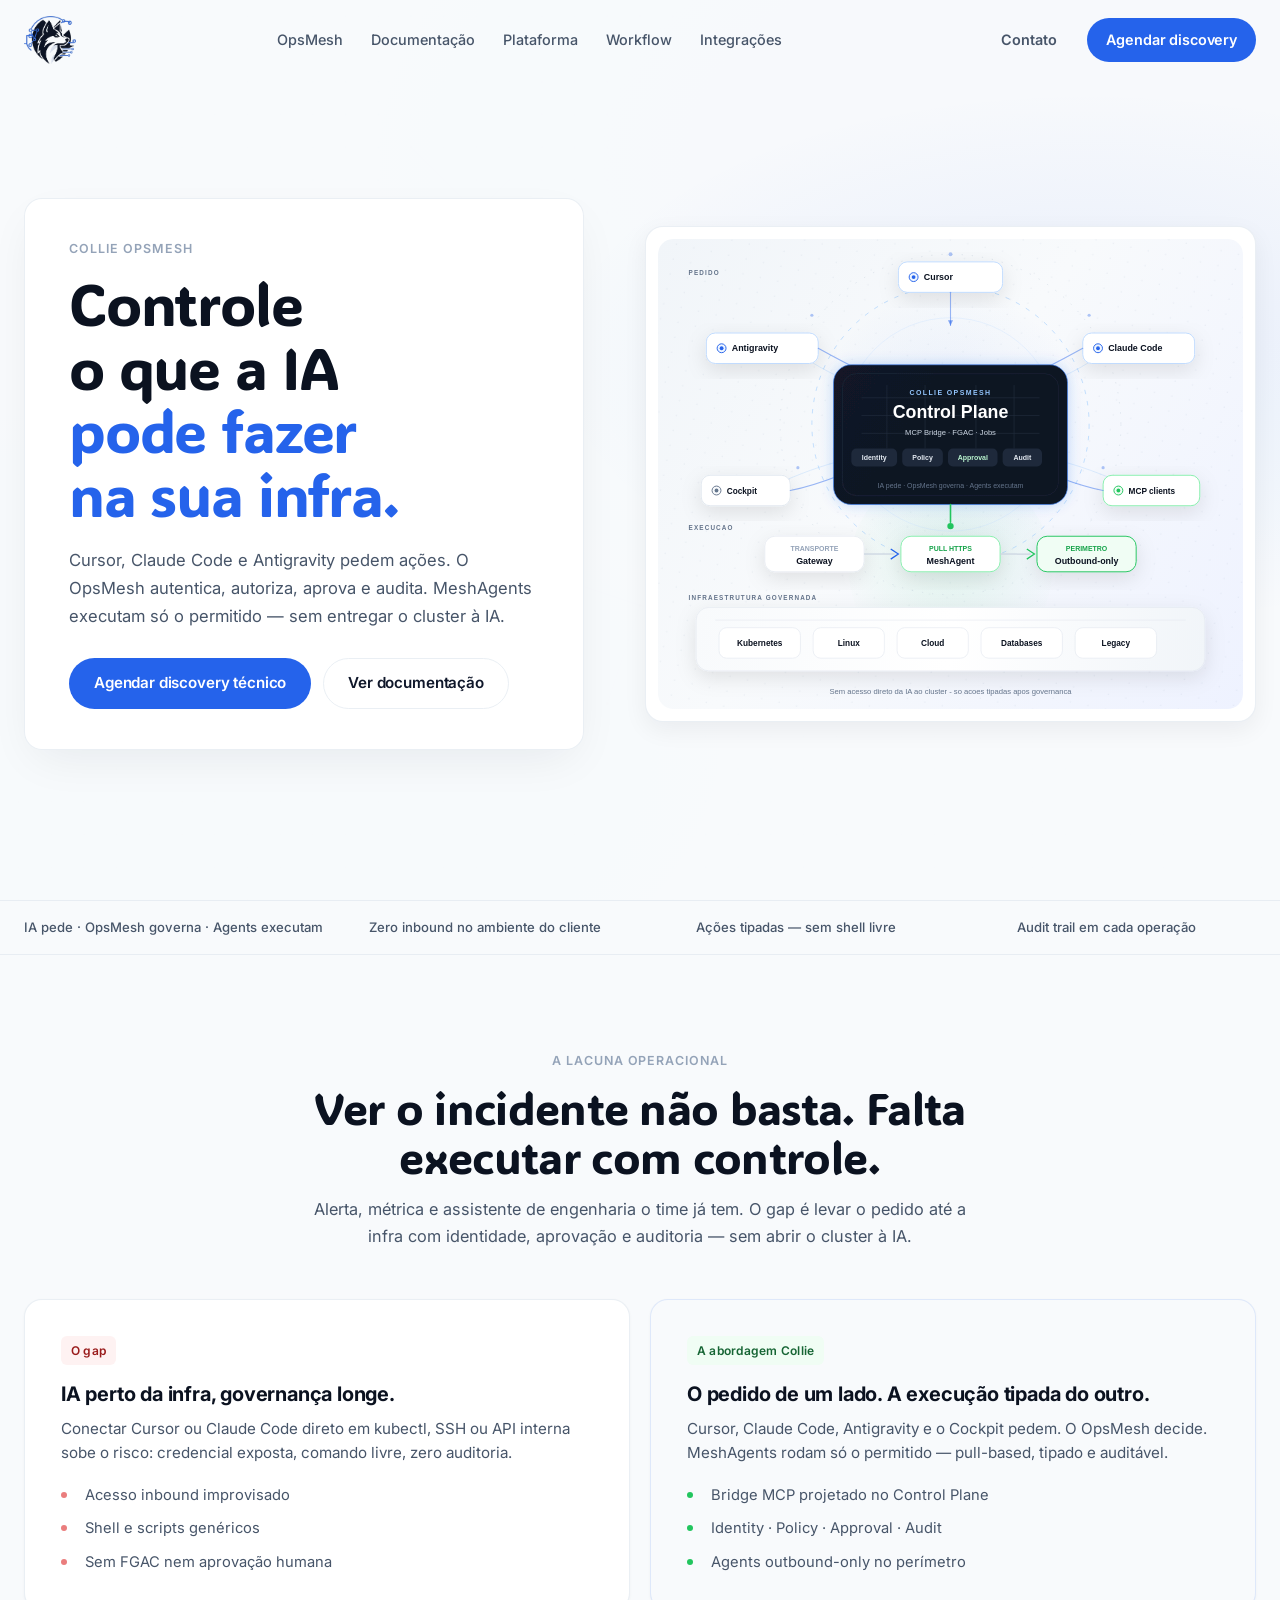
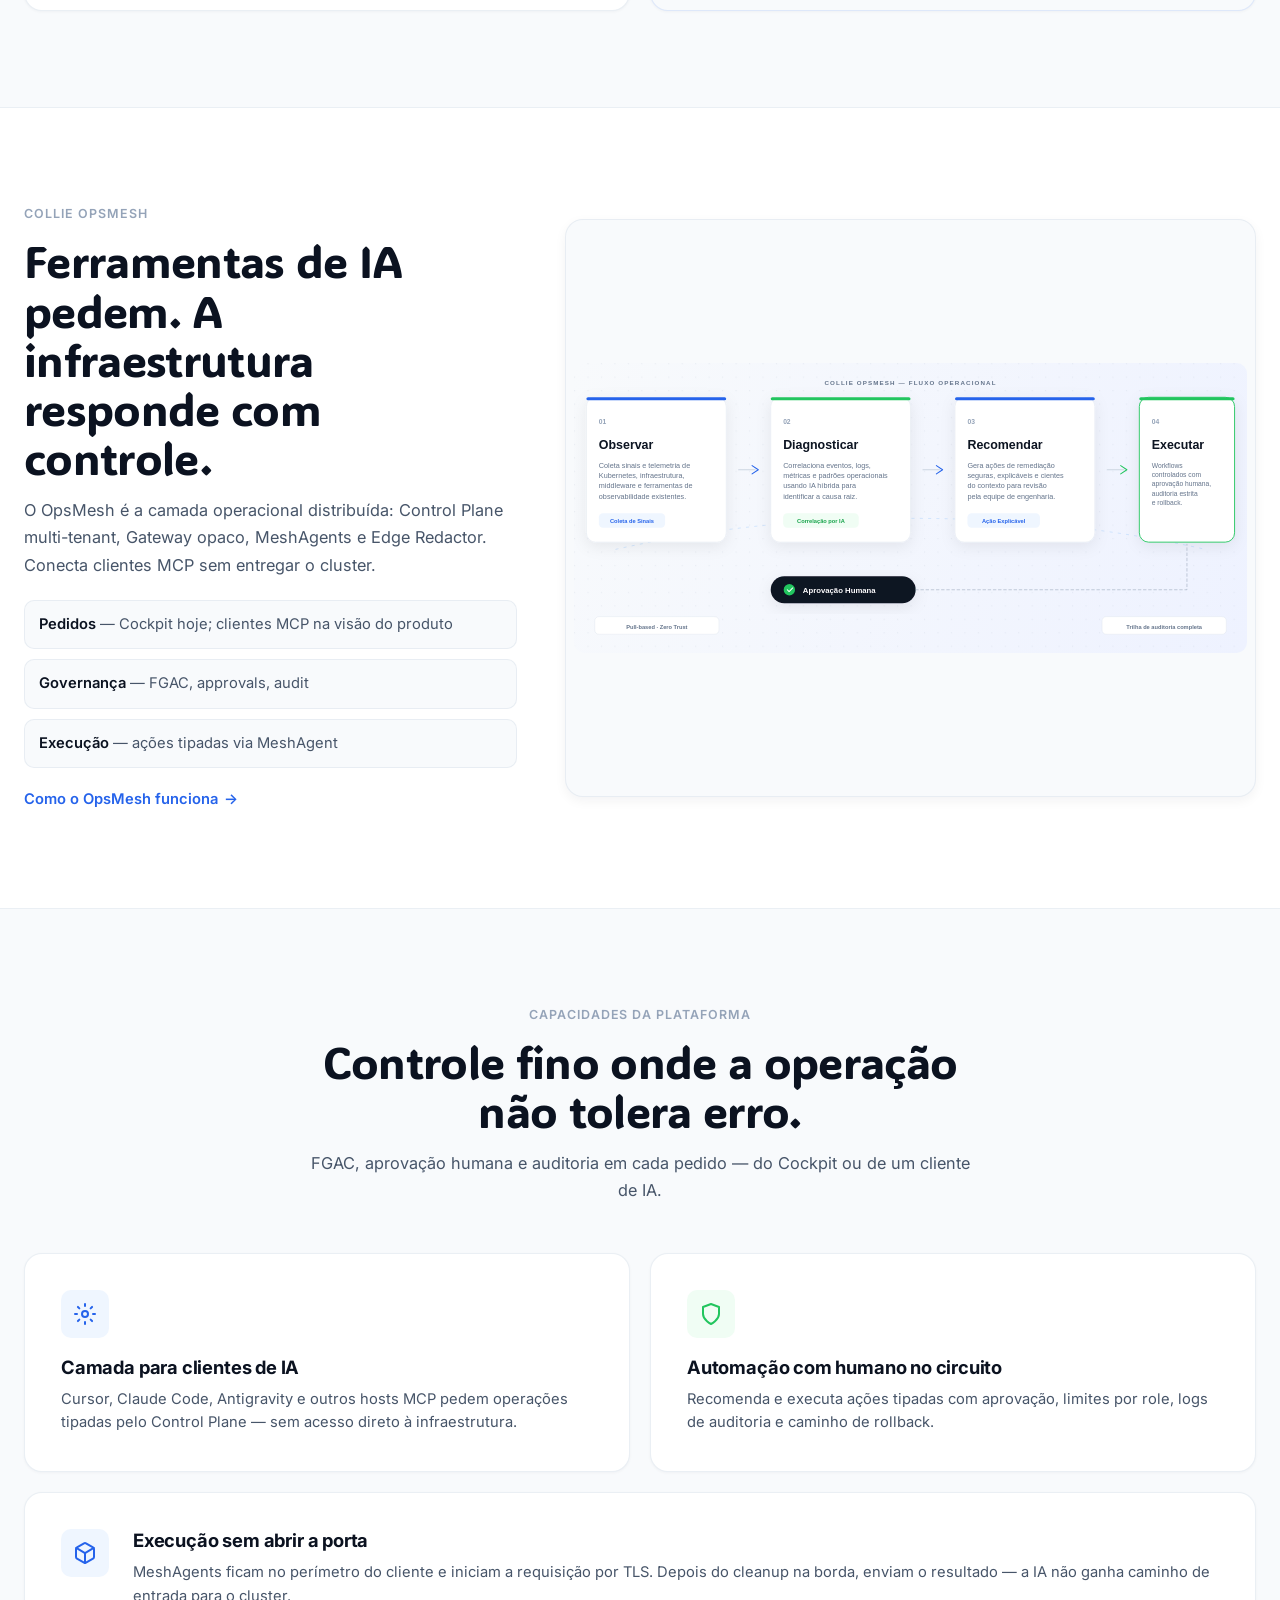
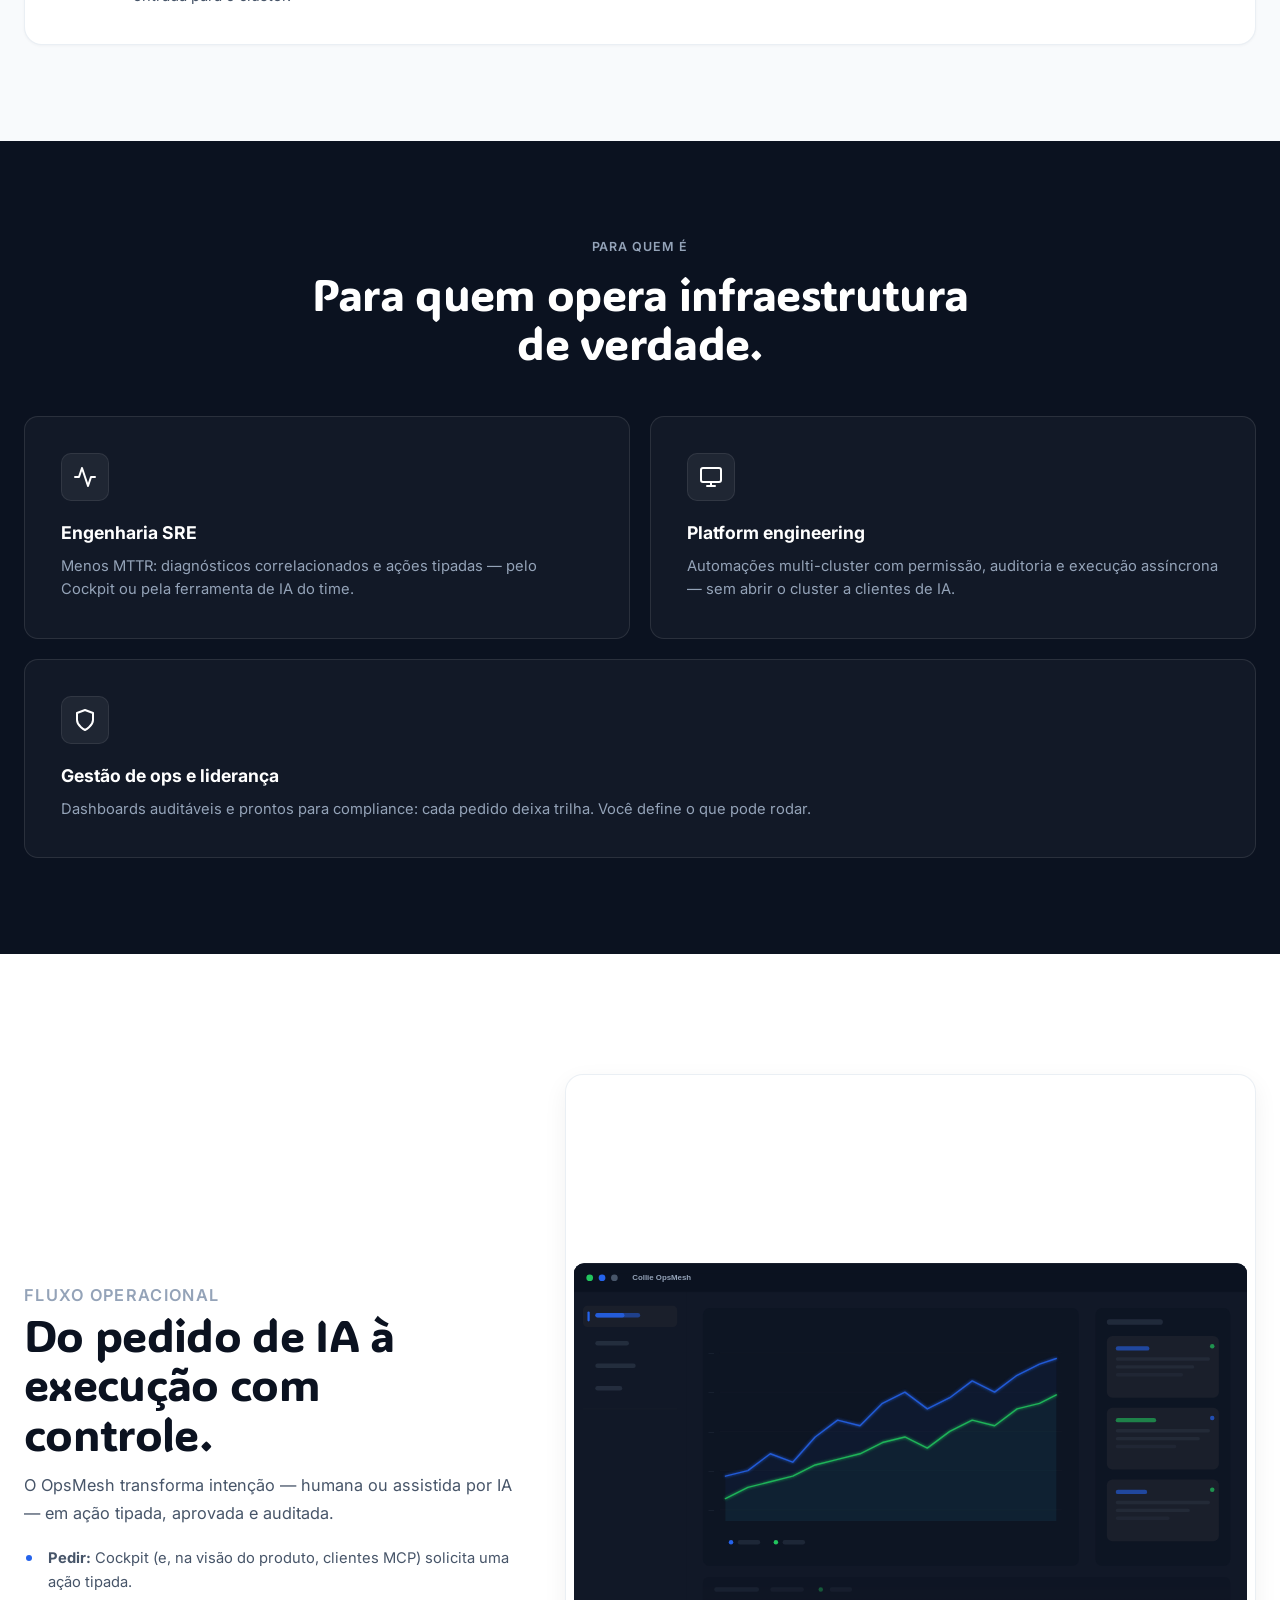
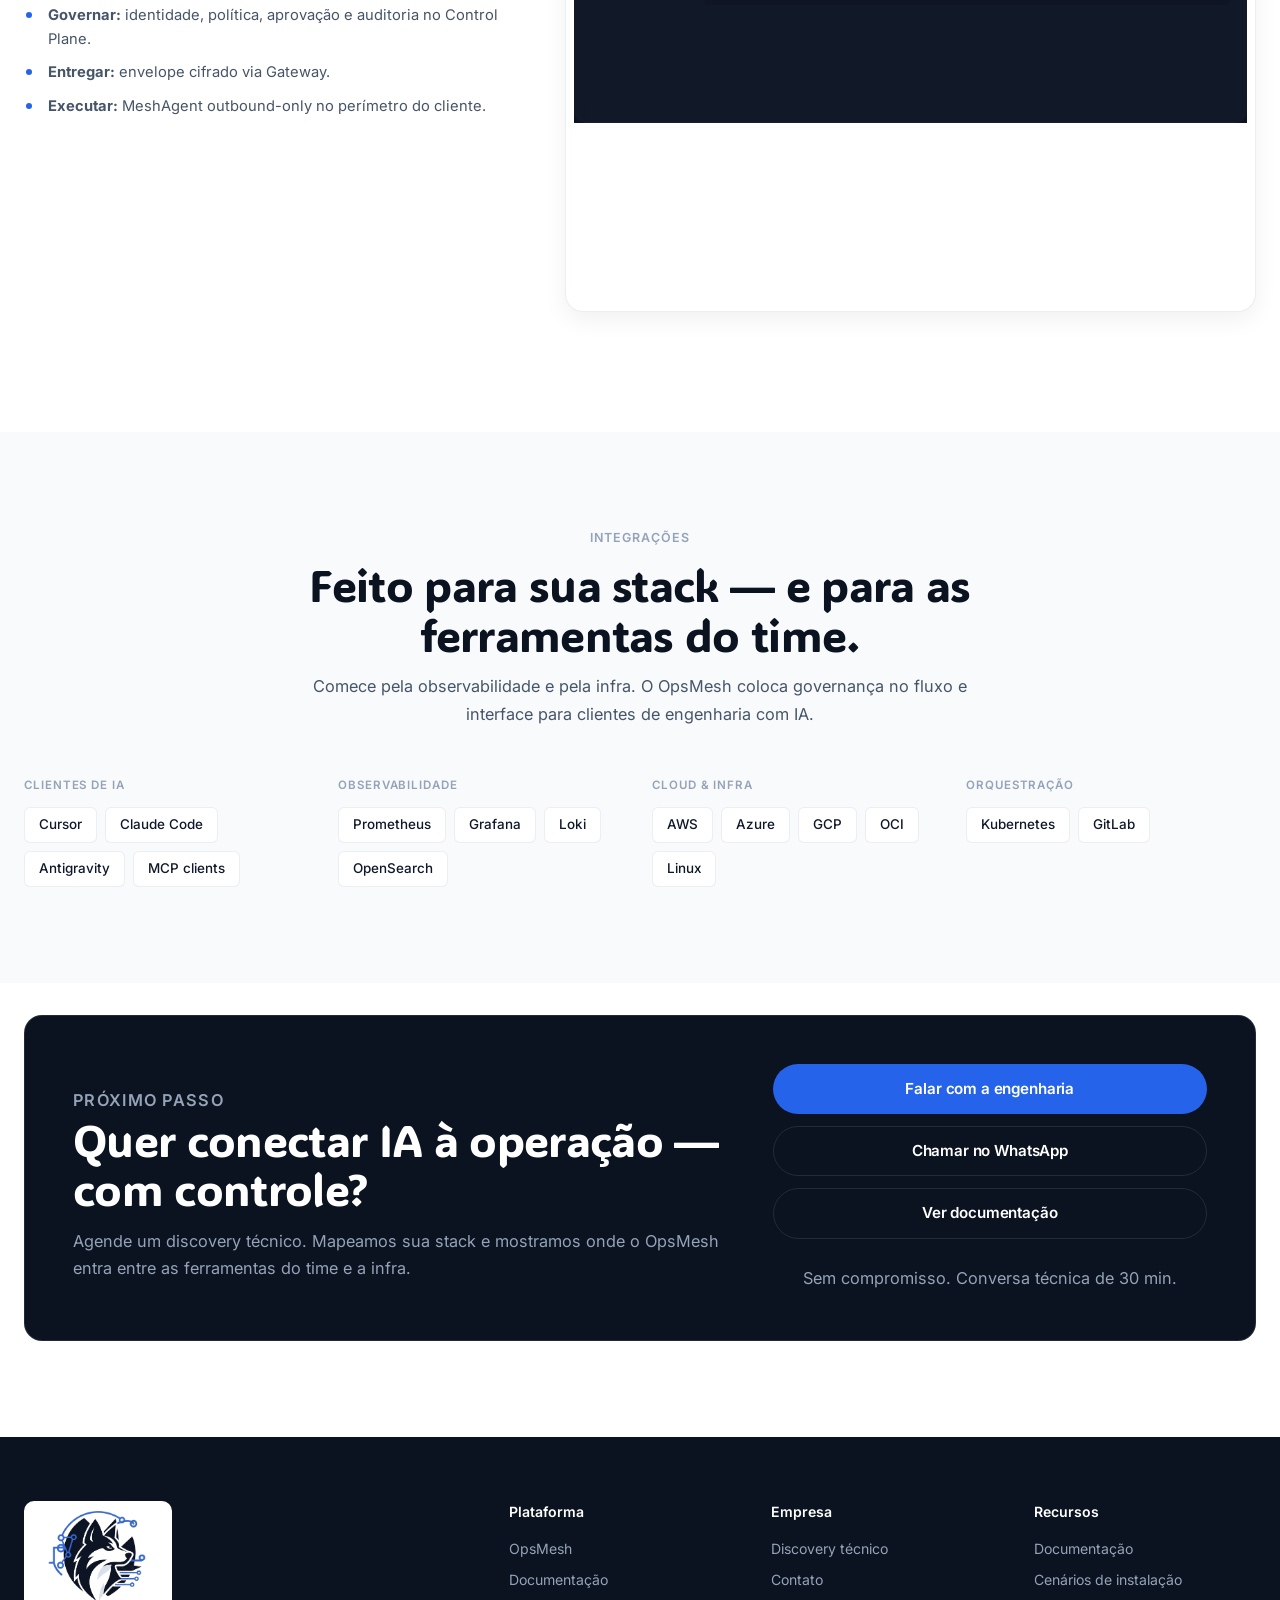
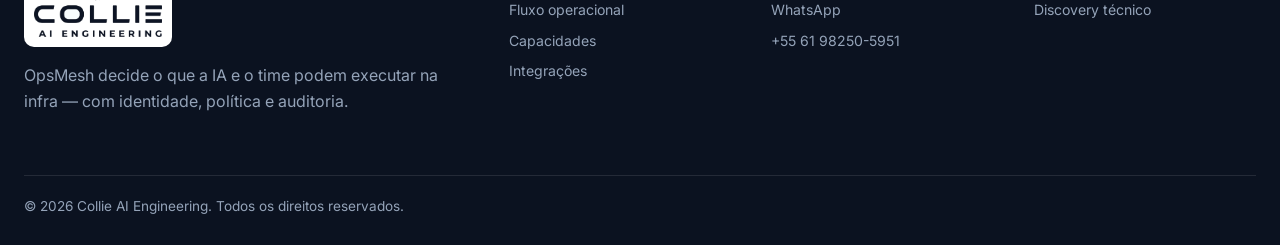
==== commit 6d7c9884: "Enhance documentation structure and navigation links - Added public documentation section in AGENTS." ====
--- a/index.html
+++ b/index.html
@@ -67,6 +67,7 @@
 
       <nav class="nav-links" id="primary-navigation" aria-label="Navegação principal">
         <a href="#opsmesh" class="nav-link">OpsMesh</a>
+        <a href="docs/" class="nav-link">Documentação</a>
         <a href="#platform" class="nav-link">Plataforma</a>
         <a href="#workflow" class="nav-link">Workflow</a>
         <a href="#integrations" class="nav-link">Integrações</a>
@@ -92,7 +93,7 @@
           <p class="hero-subtitle">Cursor, Claude Code e Antigravity pedem ações. O OpsMesh autentica, autoriza, aprova e audita. MeshAgents executam só o permitido — sem entregar o cluster à IA.</p>
           <div class="hero-actions">
             <a href="#demo" class="btn btn-primary btn-lg">Agendar discovery técnico</a>
-            <a href="#opsmesh" class="btn btn-outline btn-lg">Ver a arquitetura</a>
+            <a href="docs/" class="btn btn-outline btn-lg">Ver documentação</a>
           </div>
         </div>
         <div class="hero-visual fade-in-up" aria-hidden="false">
@@ -122,14 +123,14 @@
       <div class="container">
         <div class="section-header fade-in-up">
           <p class="section-kicker">A lacuna operacional</p>
-          <h2 id="problem-title">Dashboards e IA não bastam. Falta a ação com controle.</h2>
-          <p>O time já tem alerta, métrica e assistente de engenharia. O buraco é levar o pedido até a infra sem abrir o cluster.</p>
+          <h2 id="problem-title">Ver o incidente não basta. Falta executar com controle.</h2>
+          <p>Alerta, métrica e assistente de engenharia o time já tem. O gap é levar o pedido até a infra com identidade, aprovação e auditoria — sem abrir o cluster à IA.</p>
         </div>
         <div class="comparison-grid">
           <article class="comparison-card fade-in-up">
             <span class="card-tag danger">O gap</span>
             <h3>IA perto da infra, governança longe.</h3>
-            <p>Plugue Cursor ou Claude Code direto em kubectl, SSH ou API interna e o risco sobe: credencial exposta, comando livre, zero auditoria.</p>
+            <p>Conectar Cursor ou Claude Code direto em kubectl, SSH ou API interna sobe o risco: credencial exposta, comando livre, zero auditoria.</p>
             <ul>
               <li>Acesso inbound improvisado</li>
               <li>Shell e scripts genéricos</li>
@@ -139,7 +140,7 @@
           <article class="comparison-card accent fade-in-up">
             <span class="card-tag success">A abordagem Collie</span>
             <h3>O pedido de um lado. A execução tipada do outro.</h3>
-            <p>Cursor, Claude Code, Antigravity e o Cockpit pedem. O OpsMesh decide. MeshAgents rodam o permitido — pull-based, tipado e auditável.</p>
+            <p>Cursor, Claude Code, Antigravity e o Cockpit pedem. O OpsMesh decide. MeshAgents rodam só o permitido — pull-based, tipado e auditável.</p>
             <ul>
               <li>Bridge MCP projetado no Control Plane</li>
               <li>Identity · Policy · Approval · Audit</li>
@@ -162,7 +163,7 @@
             <li><strong>Governança</strong> — FGAC, approvals, audit</li>
             <li><strong>Execução</strong> — ações tipadas via MeshAgent</li>
           </ul>
-          <a href="#workflow" class="text-link">Ver o fluxo de trabalho</a>
+          <a href="docs/como-funciona.html" class="text-link">Como o OpsMesh funciona</a>
         </div>
         <div class="opsmesh-visual fade-in-up">
           <img src="img/opsmesh-flow.svg" width="1300" height="560" loading="lazy" alt="Fluxo de trabalho de quatro etapas do Collie OpsMesh: observar, diagnosticar, recomendar e executar com aprovação humana." />
@@ -198,8 +199,8 @@
               <svg width="24" height="24" viewBox="0 0 24 24" fill="none" stroke="currentColor" stroke-width="2" stroke-linecap="round" stroke-linejoin="round"><path d="M21 16V8a2 2 0 0 0-1-1.73l-7-4a2 2 0 0 0-2 0l-7 4A2 2 0 0 0 3 8v8a2 2 0 0 0 1 1.73l7 4a2 2 0 0 0 2 0l7-4A2 2 0 0 0 21 16z"/><polyline points="3.27 6.96 12 12.01 20.73 6.96"/><line x1="12" y1="22.08" x2="12" y2="12"/></svg>
             </div>
             <div>
-              <h3>Operações híbridas outbound-only</h3>
-              <p>Uma visão só: Kubernetes, cloud, middleware, frotas Linux e legado. MeshAgents saem por HTTPS — zero inbound no perímetro do cliente.</p>
+              <h3>Execução sem abrir a porta</h3>
+              <p>MeshAgents ficam no perímetro do cliente e iniciam a requisição por TLS. Depois do cleanup na borda, enviam o resultado — a IA não ganha caminho de entrada para o cluster.</p>
             </div>
           </article>
         </div>
@@ -319,7 +320,7 @@
           <div class="cta-actions-col">
             <a href="mailto:contato@collie.ia.br?subject=Discovery%20t%C3%A9cnico%20Collie%20OpsMesh" class="btn btn-primary btn-lg">Falar com a engenharia</a>
             <a href="https://wa.me/5561982505951?text=Ol%C3%A1%2C%20quero%20agendar%20um%20discovery%20t%C3%A9cnico%20do%20Collie%20OpsMesh." class="btn btn-outline btn-lg" target="_blank" rel="noopener">Chamar no WhatsApp</a>
-            <a href="#workflow" class="btn btn-outline btn-lg">Ver o fluxo</a>
+            <a href="docs/" class="btn btn-outline btn-lg">Ver documentação</a>
             <p class="cta-note">Sem compromisso. Conversa técnica de 30 min.</p>
           </div>
         </div>
@@ -337,6 +338,7 @@
       <nav aria-label="Links da plataforma no rodapé">
         <h3>Plataforma</h3>
         <a href="#opsmesh">OpsMesh</a>
+        <a href="docs/">Documentação</a>
         <a href="#workflow">Fluxo operacional</a>
         <a href="#platform">Capacidades</a>
         <a href="#integrations">Integrações</a>
@@ -350,7 +352,8 @@
       </nav>
       <nav aria-label="Links de recursos no rodapé">
         <h3>Recursos</h3>
-        <a href="#opsmesh">Arquitetura</a>
+        <a href="docs/">Documentação</a>
+        <a href="docs/cenarios.html">Cenários de instalação</a>
         <a href="#demo">Discovery técnico</a>
       </nav>
     </div>
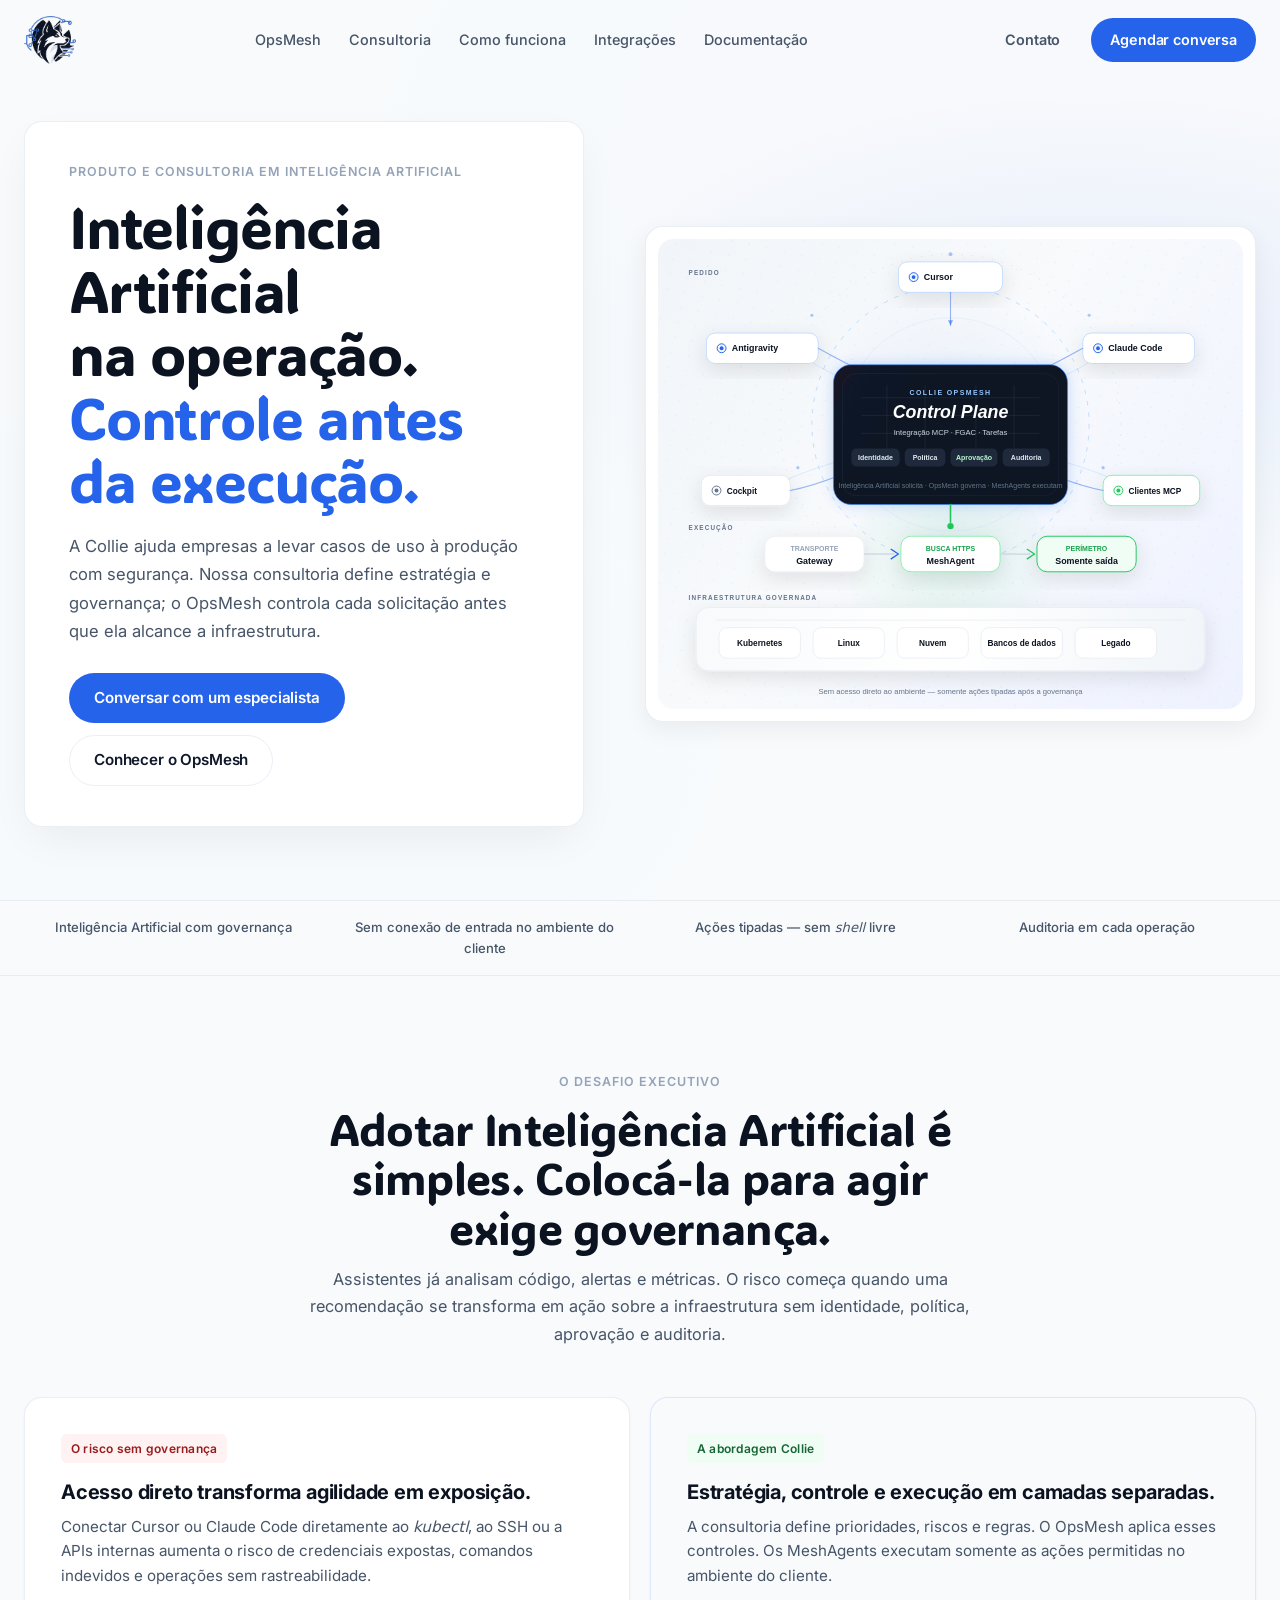
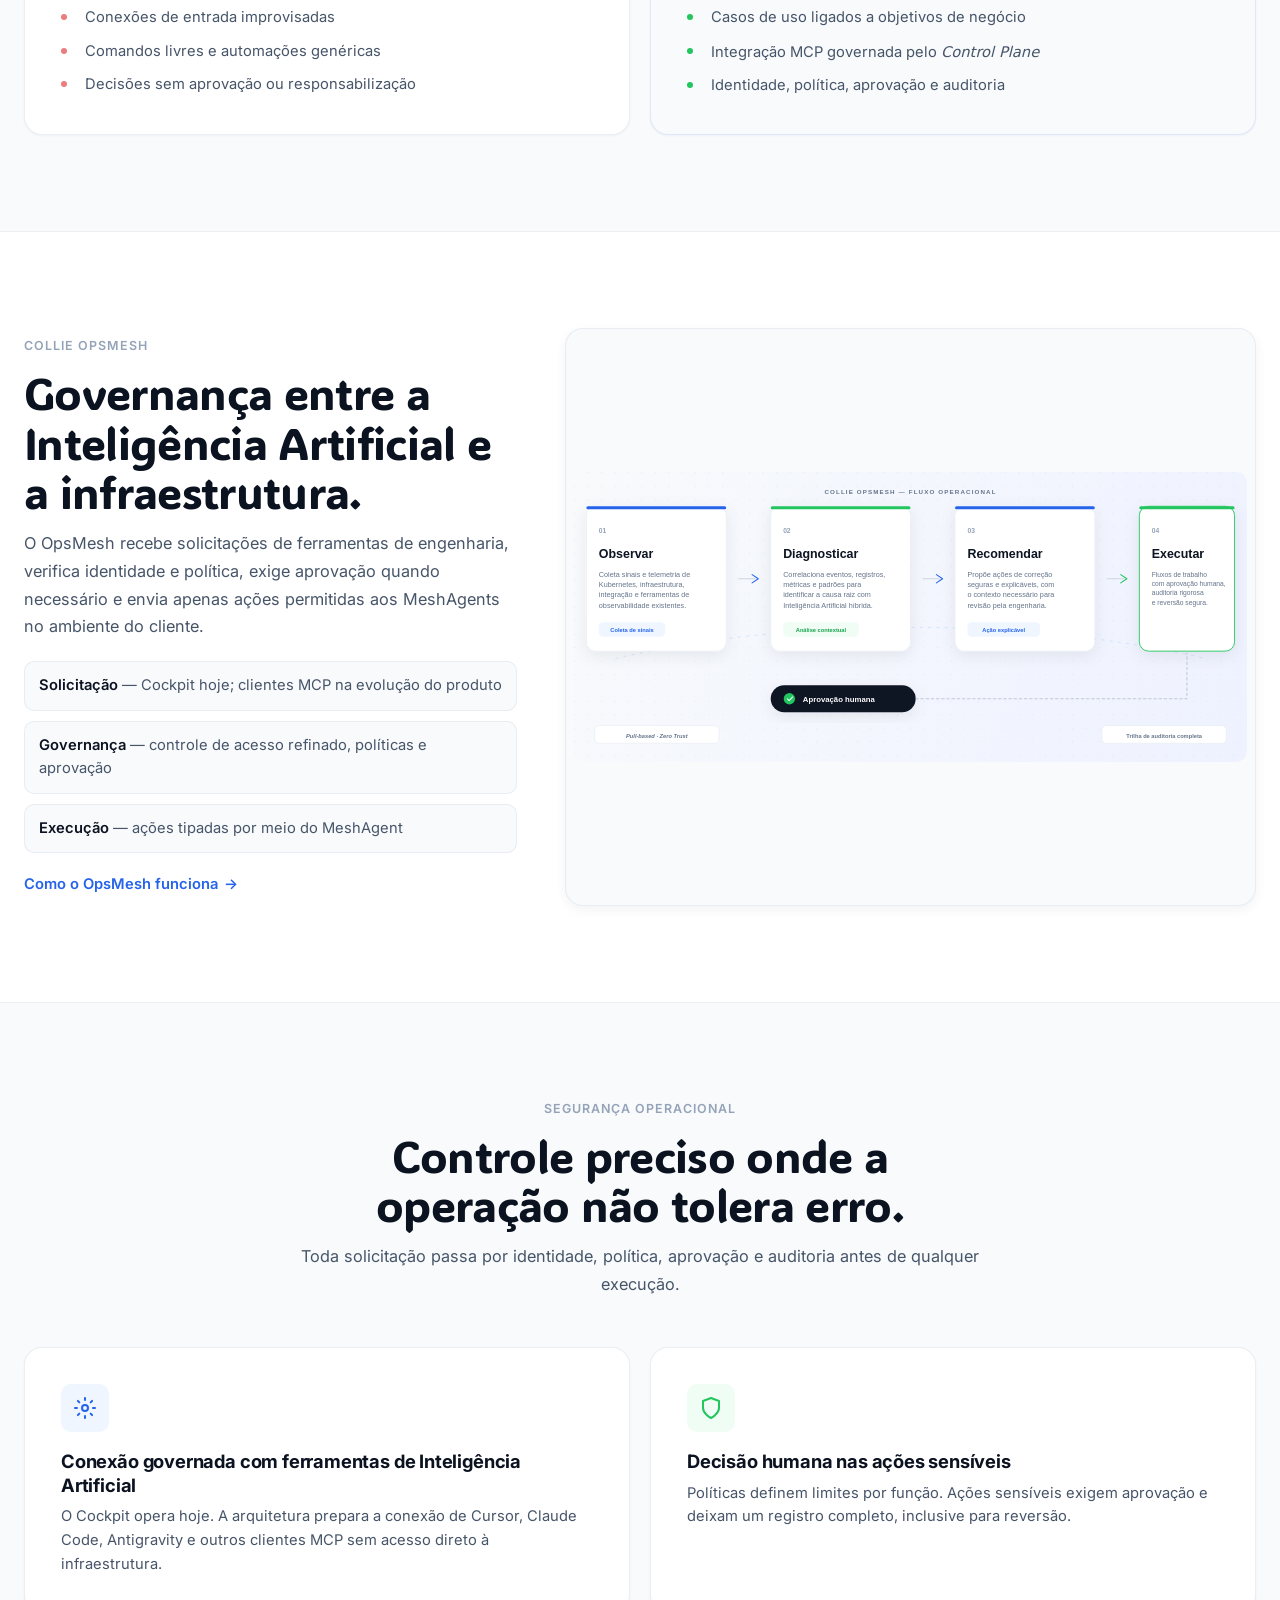
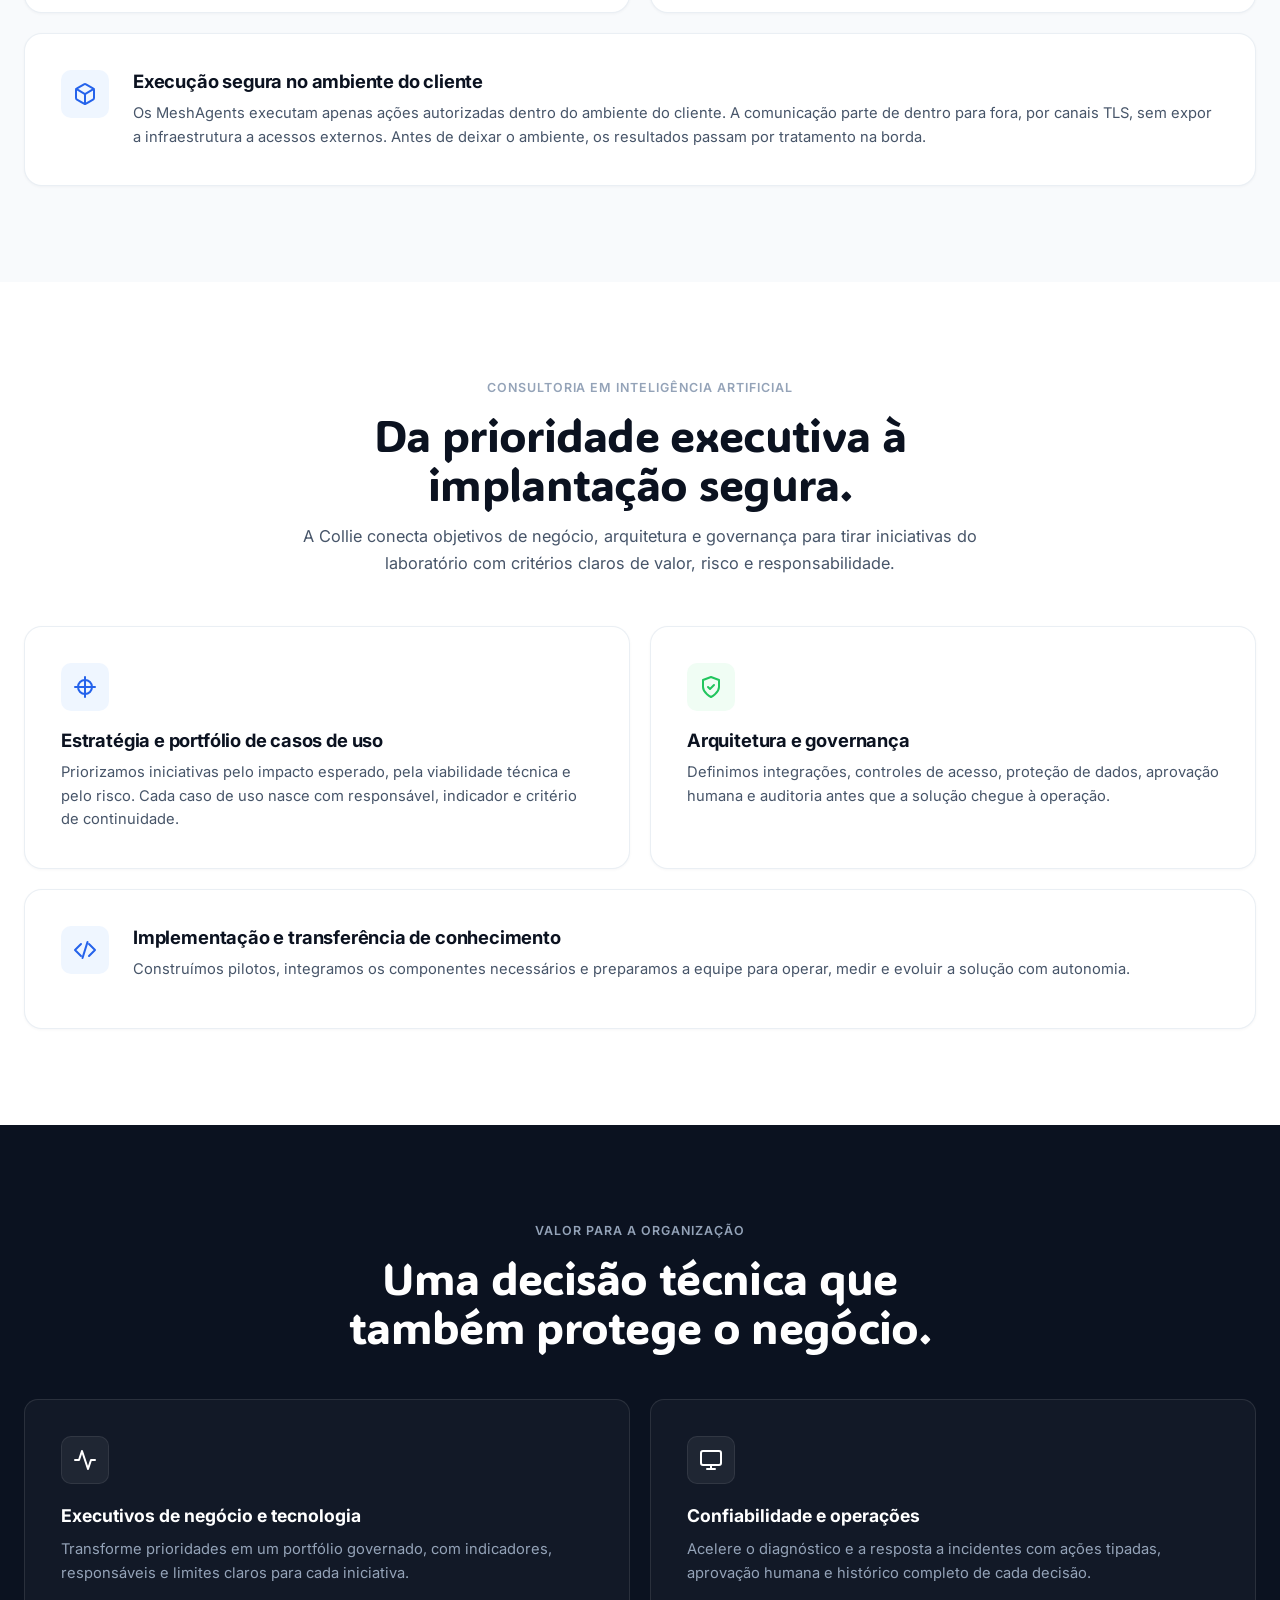
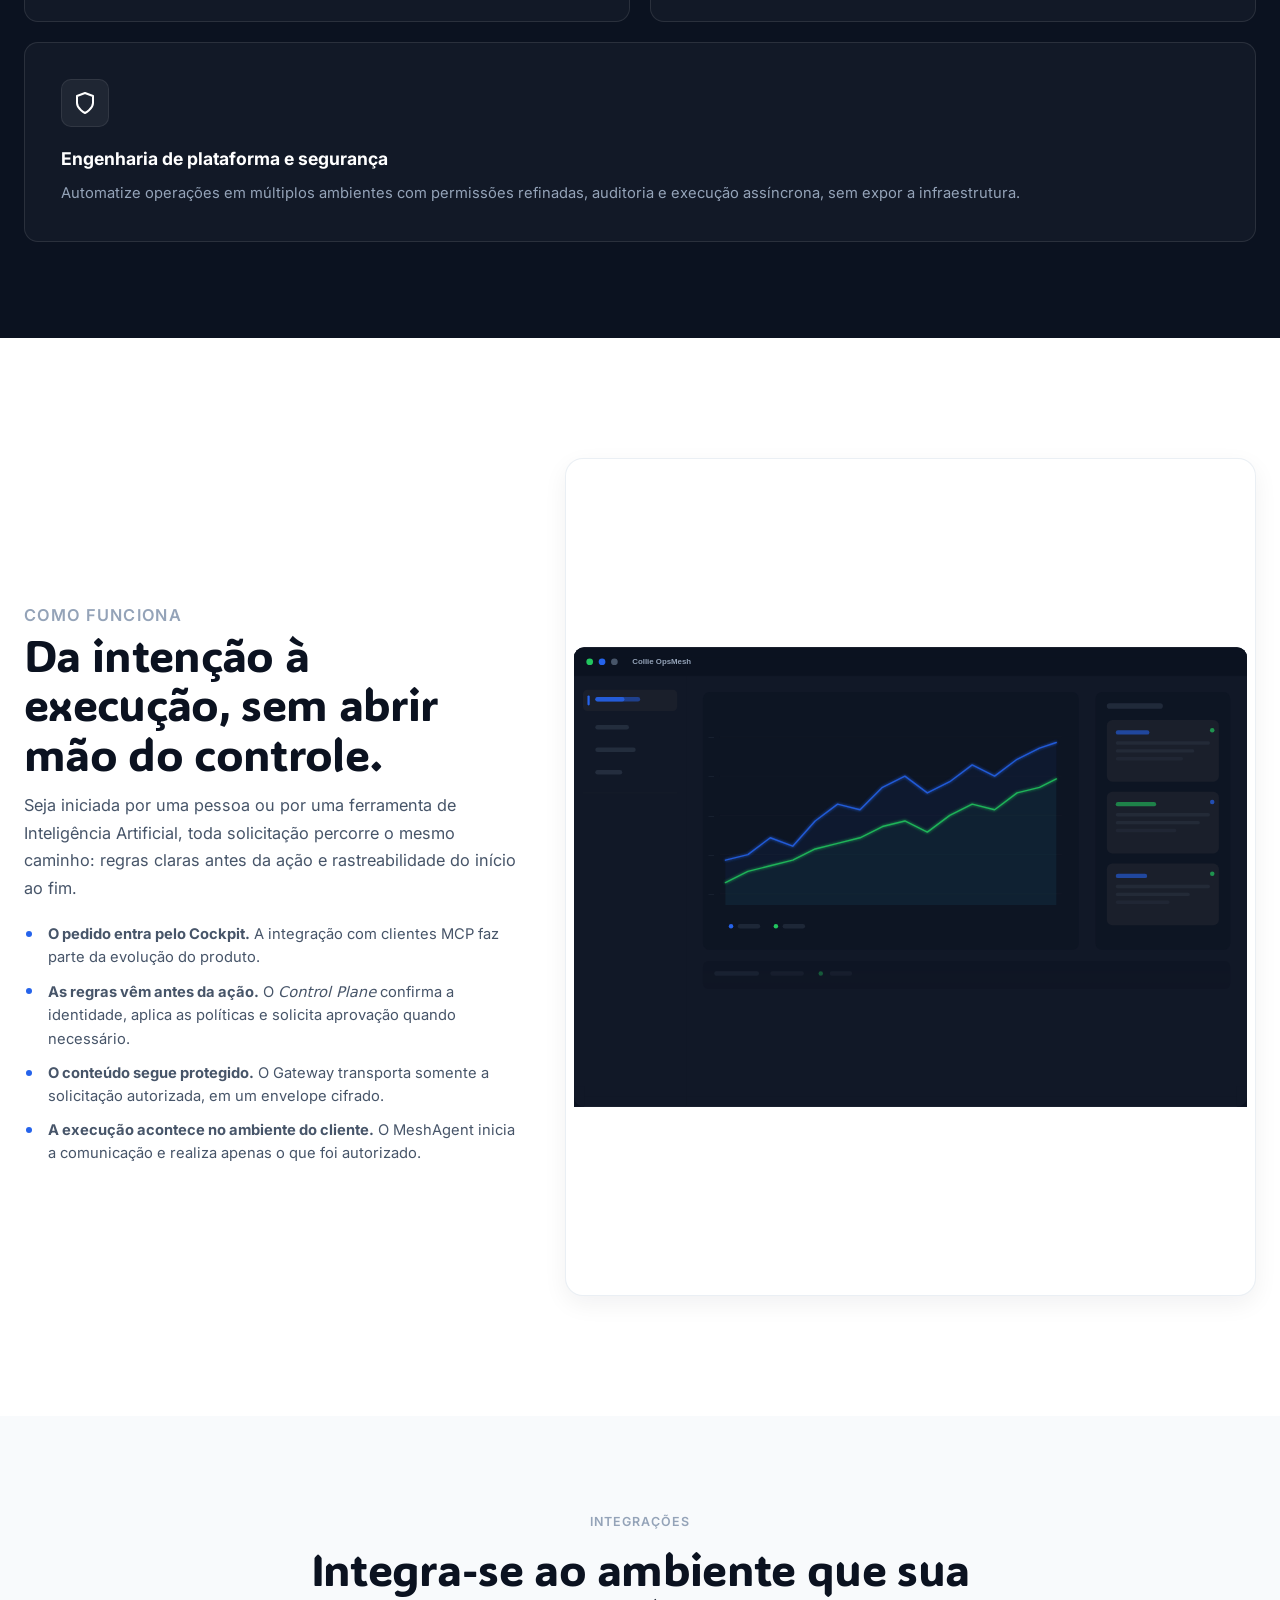
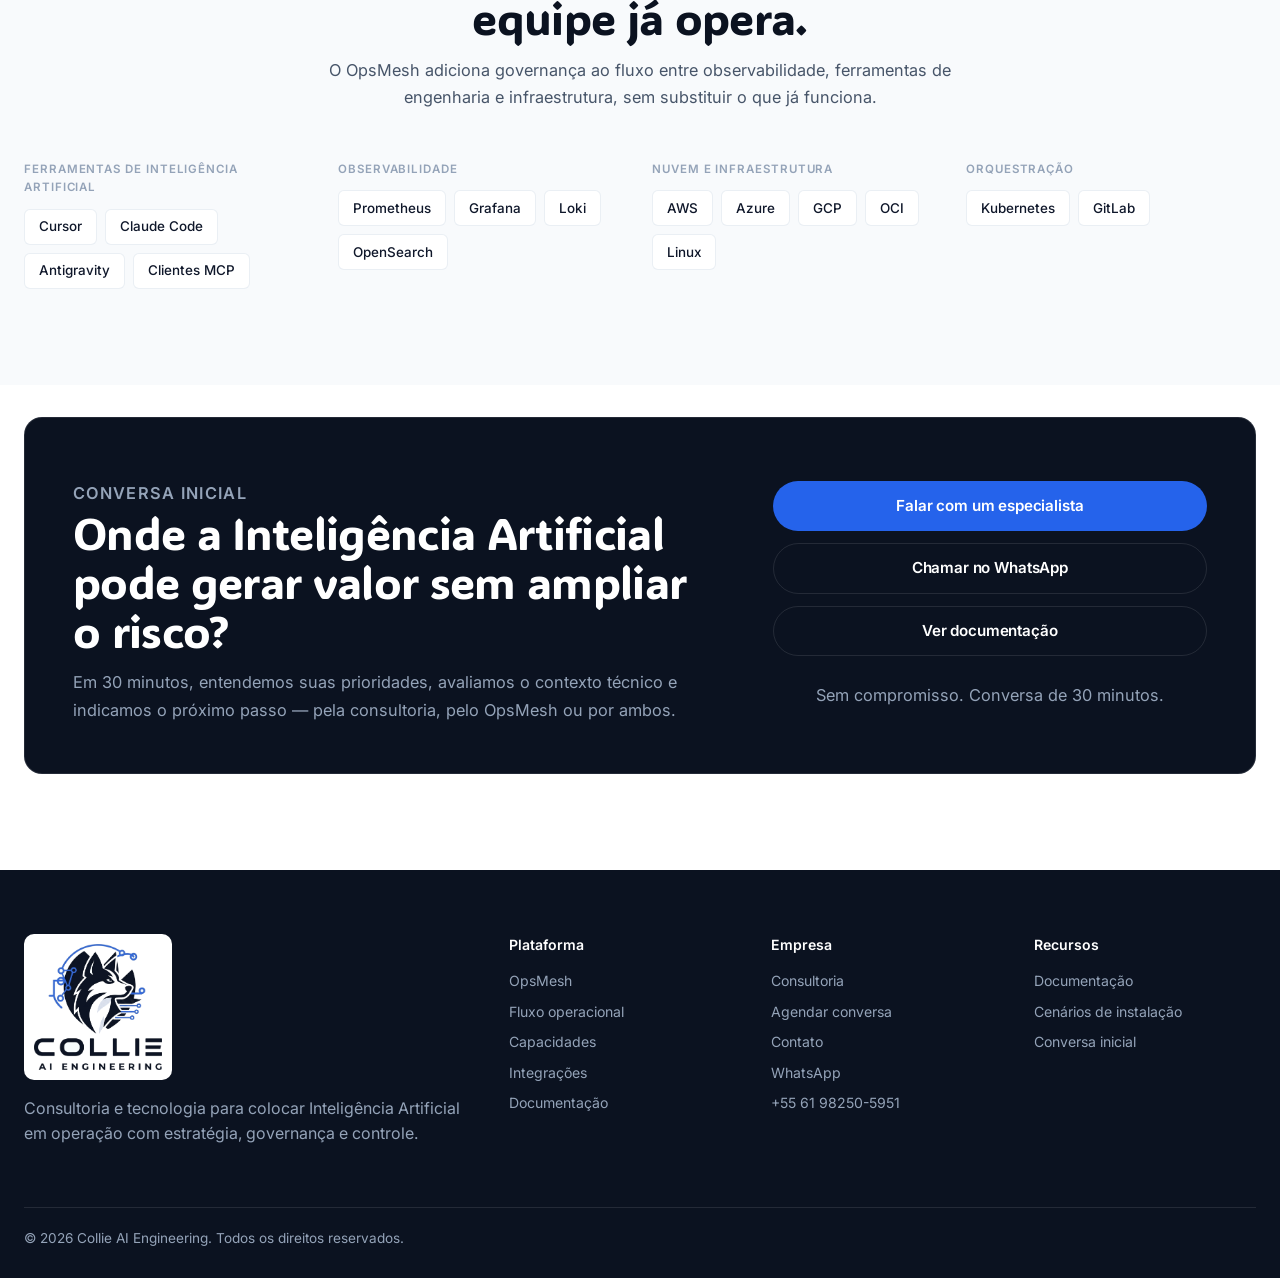
==== commit cc3bc25c: "Update site content and improve documentation clarity - Revised titles and descriptions across multi" ====
--- a/index.html
+++ b/index.html
@@ -3,19 +3,19 @@
 <head>
   <meta charset="UTF-8" />
   <meta name="viewport" content="width=device-width, initial-scale=1.0" />
-  <title>Collie OpsMesh | IA na operação, com controle</title>
-  <meta name="description" content="Collie OpsMesh governa o que Cursor, Claude Code, Antigravity e outros clientes de IA podem pedir na sua infra: identidade, política, aprovação e auditoria — antes da execução." />
+  <title>Collie | Inteligência Artificial com governança</title>
+  <meta name="description" content="A Collie combina consultoria em Inteligência Artificial e o OpsMesh para levar automação à operação com estratégia, governança e controle." />
   <meta name="theme-color" content="#0B1220" />
   <link rel="canonical" href="https://www.collie.ia.br/" />
-  <meta property="og:title" content="Collie OpsMesh — IA na operação, com controle" />
-  <meta property="og:description" content="Ferramentas de IA pedem. OpsMesh governa. MeshAgents executam ações tipadas — sem entregar o cluster à IA." />
+  <meta property="og:title" content="Collie — Inteligência Artificial com governança" />
+  <meta property="og:description" content="Consultoria e tecnologia para colocar Inteligência Artificial em operação com estratégia, governança e controle." />
   <meta property="og:type" content="website" />
   <meta property="og:url" content="https://www.collie.ia.br/" />
   <meta property="og:locale" content="pt_BR" />
   <meta property="og:image" content="https://www.collie.ia.br/img/collie-lockup.png" />
   <meta name="twitter:card" content="summary_large_image" />
-  <meta name="twitter:title" content="Collie OpsMesh — IA na operação, com controle" />
-  <meta name="twitter:description" content="Ferramentas de IA pedem. OpsMesh governa. MeshAgents executam ações tipadas — sem entregar o cluster à IA." />
+  <meta name="twitter:title" content="Collie — Inteligência Artificial com governança" />
+  <meta name="twitter:description" content="Consultoria e tecnologia para colocar Inteligência Artificial em operação com estratégia, governança e controle." />
   <meta name="twitter:image" content="https://www.collie.ia.br/img/collie-lockup.png" />
   <script type="application/ld+json">
   {
@@ -27,13 +27,13 @@
         "url": "https://www.collie.ia.br/",
         "logo": "https://www.collie.ia.br/img/collie-lockup.png",
         "email": "contato@collie.ia.br",
-        "description": "Collie OpsMesh governa o que clientes de IA podem pedir na infra: identidade, política, aprovação e auditoria — antes da execução."
+        "description": "A Collie oferece consultoria em Inteligência Artificial e desenvolve o OpsMesh, uma plataforma de governança para operações críticas."
       },
       {
         "@type": "WebSite",
-        "name": "Collie OpsMesh",
+        "name": "Collie AI Engineering",
         "url": "https://www.collie.ia.br/",
-        "description": "Ferramentas de IA pedem. OpsMesh governa. MeshAgents executam ações tipadas — sem entregar o cluster à IA.",
+        "description": "Consultoria e tecnologia para colocar Inteligência Artificial em operação com estratégia, governança e controle.",
         "inLanguage": "pt-BR",
         "publisher": {
           "@type": "Organization",
@@ -67,15 +67,15 @@
 
       <nav class="nav-links" id="primary-navigation" aria-label="Navegação principal">
         <a href="#opsmesh" class="nav-link">OpsMesh</a>
+        <a href="#consulting" class="nav-link">Consultoria</a>
+        <a href="#workflow" class="nav-link">Como funciona</a>
+        <a href="#integrations" class="nav-link">Integrações</a>
         <a href="docs/" class="nav-link">Documentação</a>
-        <a href="#platform" class="nav-link">Plataforma</a>
-        <a href="#workflow" class="nav-link">Workflow</a>
-        <a href="#integrations" class="nav-link">Integrações</a>
       </nav>
 
       <div class="nav-actions" aria-label="Ações do cabeçalho">
         <a href="#demo" class="btn btn-ghost">Contato</a>
-        <a href="#demo" class="btn btn-primary">Agendar discovery</a>
+        <a href="#demo" class="btn btn-primary">Agendar conversa</a>
       </div>
     </div>
   </header>
@@ -88,12 +88,12 @@
       </div>
       <div class="container hero-grid">
         <div class="hero-content fade-in-up">
-          <p class="eyebrow">Collie OpsMesh</p>
-          <h1 id="hero-title">Controle o que a IA<br /><span>pode fazer na sua infra.</span></h1>
-          <p class="hero-subtitle">Cursor, Claude Code e Antigravity pedem ações. O OpsMesh autentica, autoriza, aprova e audita. MeshAgents executam só o permitido — sem entregar o cluster à IA.</p>
+          <p class="eyebrow">Produto e consultoria em Inteligência Artificial</p>
+          <h1 id="hero-title">Inteligência Artificial na operação.<br /><span>Controle antes da execução.</span></h1>
+          <p class="hero-subtitle">A Collie ajuda empresas a levar casos de uso à produção com segurança. Nossa consultoria define estratégia e governança; o OpsMesh controla cada solicitação antes que ela alcance a infraestrutura.</p>
           <div class="hero-actions">
-            <a href="#demo" class="btn btn-primary btn-lg">Agendar discovery técnico</a>
-            <a href="docs/" class="btn btn-outline btn-lg">Ver documentação</a>
+            <a href="#demo" class="btn btn-primary btn-lg">Conversar com um especialista</a>
+            <a href="#opsmesh" class="btn btn-outline btn-lg">Conhecer o OpsMesh</a>
           </div>
         </div>
         <div class="hero-visual fade-in-up" aria-hidden="false">
@@ -102,7 +102,7 @@
             src="img/hero-architecture.svg"
             width="920"
             height="740"
-            alt="Ferramentas de IA pedem ao Collie OpsMesh, que governa identidade, política, aprovação e auditoria antes que MeshAgents operem a infraestrutura."
+            alt="O Collie OpsMesh governa identidade, política, aprovação e auditoria antes que MeshAgents executem ações na infraestrutura."
           />
         </div>
       </div>
@@ -111,10 +111,10 @@
     <!-- Trust strip -->
     <section class="trust-strip" aria-label="Sinais de confiança">
       <div class="container trust-grid">
-        <span>IA pede · OpsMesh governa · Agents executam</span>
-        <span>Zero inbound no ambiente do cliente</span>
-        <span>Ações tipadas — sem shell livre</span>
-        <span>Audit trail em cada operação</span>
+        <span>Inteligência Artificial com governança</span>
+        <span>Sem conexão de entrada no ambiente do cliente</span>
+        <span>Ações tipadas — sem <em>shell</em> livre</span>
+        <span>Auditoria em cada operação</span>
       </div>
     </section>
 
@@ -122,29 +122,29 @@
     <section class="section problem" aria-labelledby="problem-title">
       <div class="container">
         <div class="section-header fade-in-up">
-          <p class="section-kicker">A lacuna operacional</p>
-          <h2 id="problem-title">Ver o incidente não basta. Falta executar com controle.</h2>
-          <p>Alerta, métrica e assistente de engenharia o time já tem. O gap é levar o pedido até a infra com identidade, aprovação e auditoria — sem abrir o cluster à IA.</p>
+          <p class="section-kicker">O desafio executivo</p>
+          <h2 id="problem-title">Adotar Inteligência Artificial é simples. Colocá-la para agir exige governança.</h2>
+          <p>Assistentes já analisam código, alertas e métricas. O risco começa quando uma recomendação se transforma em ação sobre a infraestrutura sem identidade, política, aprovação e auditoria.</p>
         </div>
         <div class="comparison-grid">
           <article class="comparison-card fade-in-up">
-            <span class="card-tag danger">O gap</span>
-            <h3>IA perto da infra, governança longe.</h3>
-            <p>Conectar Cursor ou Claude Code direto em kubectl, SSH ou API interna sobe o risco: credencial exposta, comando livre, zero auditoria.</p>
+            <span class="card-tag danger">O risco sem governança</span>
+            <h3>Acesso direto transforma agilidade em exposição.</h3>
+            <p>Conectar Cursor ou Claude Code diretamente ao <em>kubectl</em>, ao SSH ou a APIs internas aumenta o risco de credenciais expostas, comandos indevidos e operações sem rastreabilidade.</p>
             <ul>
-              <li>Acesso inbound improvisado</li>
-              <li>Shell e scripts genéricos</li>
-              <li>Sem FGAC nem aprovação humana</li>
+              <li>Conexões de entrada improvisadas</li>
+              <li>Comandos livres e automações genéricas</li>
+              <li>Decisões sem aprovação ou responsabilização</li>
             </ul>
           </article>
           <article class="comparison-card accent fade-in-up">
             <span class="card-tag success">A abordagem Collie</span>
-            <h3>O pedido de um lado. A execução tipada do outro.</h3>
-            <p>Cursor, Claude Code, Antigravity e o Cockpit pedem. O OpsMesh decide. MeshAgents rodam só o permitido — pull-based, tipado e auditável.</p>
+            <h3>Estratégia, controle e execução em camadas separadas.</h3>
+            <p>A consultoria define prioridades, riscos e regras. O OpsMesh aplica esses controles. Os MeshAgents executam somente as ações permitidas no ambiente do cliente.</p>
             <ul>
-              <li>Bridge MCP projetado no Control Plane</li>
-              <li>Identity · Policy · Approval · Audit</li>
-              <li>Agents outbound-only no perímetro</li>
+              <li>Casos de uso ligados a objetivos de negócio</li>
+              <li>Integração MCP governada pelo <em>Control Plane</em></li>
+              <li>Identidade, política, aprovação e auditoria</li>
             </ul>
           </article>
         </div>
@@ -156,17 +156,17 @@
       <div class="container opsmesh-grid">
         <div class="section-header align-left fade-in-up">
           <p class="section-kicker">Collie OpsMesh</p>
-          <h2 id="opsmesh-title">Ferramentas de IA pedem. A infraestrutura responde com controle.</h2>
-          <p>O OpsMesh é a camada operacional distribuída: Control Plane multi-tenant, Gateway opaco, MeshAgents e Edge Redactor. Conecta clientes MCP sem entregar o cluster.</p>
+          <h2 id="opsmesh-title">Governança entre a Inteligência Artificial e a infraestrutura.</h2>
+          <p>O OpsMesh recebe solicitações de ferramentas de engenharia, verifica identidade e política, exige aprovação quando necessário e envia apenas ações permitidas aos MeshAgents no ambiente do cliente.</p>
           <ul class="opsmesh-pillars">
-            <li><strong>Pedidos</strong> — Cockpit hoje; clientes MCP na visão do produto</li>
-            <li><strong>Governança</strong> — FGAC, approvals, audit</li>
-            <li><strong>Execução</strong> — ações tipadas via MeshAgent</li>
+            <li><strong>Solicitação</strong> — Cockpit hoje; clientes MCP na evolução do produto</li>
+            <li><strong>Governança</strong> — controle de acesso refinado, políticas e aprovação</li>
+            <li><strong>Execução</strong> — ações tipadas por meio do MeshAgent</li>
           </ul>
           <a href="docs/como-funciona.html" class="text-link">Como o OpsMesh funciona</a>
         </div>
         <div class="opsmesh-visual fade-in-up">
-          <img src="img/opsmesh-flow.svg" width="1300" height="560" loading="lazy" alt="Fluxo de trabalho de quatro etapas do Collie OpsMesh: observar, diagnosticar, recomendar e executar com aprovação humana." />
+          <img src="img/opsmesh-flow.svg" width="1300" height="560" loading="lazy" alt="Fluxo operacional do Collie OpsMesh em quatro etapas: observar, diagnosticar, recomendar e executar com aprovação humana." />
         </div>
       </div>
     </section>
@@ -175,32 +175,68 @@
     <section class="section platform" id="platform" aria-labelledby="platform-title">
       <div class="container">
         <div class="section-header fade-in-up">
-          <p class="section-kicker">Capacidades da plataforma</p>
-          <h2 id="platform-title">Controle fino onde a operação não tolera erro.</h2>
-          <p>FGAC, aprovação humana e auditoria em cada pedido — do Cockpit ou de um cliente de IA.</p>
+          <p class="section-kicker">Segurança operacional</p>
+          <h2 id="platform-title">Controle preciso onde a operação não tolera erro.</h2>
+          <p>Toda solicitação passa por identidade, política, aprovação e auditoria antes de qualquer execução.</p>
         </div>
         <div class="features-grid">
           <article class="feature-card fade-in-up">
             <div class="feature-icon blue" aria-hidden="true">
               <svg width="24" height="24" viewBox="0 0 24 24" fill="none" stroke="currentColor" stroke-width="2" stroke-linecap="round" stroke-linejoin="round"><circle cx="12" cy="12" r="3"/><path d="M12 2v2"/><path d="M12 20v2"/><path d="M4.93 4.93l1.41 1.41"/><path d="M17.66 17.66l1.41 1.41"/><path d="M2 12h2"/><path d="M20 12h2"/><path d="M4.93 19.07l1.41-1.41"/><path d="M17.66 6.34l1.41-1.41"/></svg>
             </div>
-            <h3>Camada para clientes de IA</h3>
-            <p>Cursor, Claude Code, Antigravity e outros hosts MCP pedem operações tipadas pelo Control Plane — sem acesso direto à infraestrutura.</p>
+            <h3>Conexão governada com ferramentas de Inteligência Artificial</h3>
+            <p>O Cockpit opera hoje. A arquitetura prepara a conexão de Cursor, Claude Code, Antigravity e outros clientes MCP sem acesso direto à infraestrutura.</p>
           </article>
           <article class="feature-card fade-in-up">
             <div class="feature-icon green" aria-hidden="true">
               <svg width="24" height="24" viewBox="0 0 24 24" fill="none" stroke="currentColor" stroke-width="2" stroke-linecap="round" stroke-linejoin="round"><path d="M12 22s8-4 8-10V5l-8-3-8 3v7c0 6 8 10 8 10z"/></svg>
             </div>
-            <h3>Automação com humano no circuito</h3>
-            <p>Recomenda e executa ações tipadas com aprovação, limites por role, logs de auditoria e caminho de rollback.</p>
+            <h3>Decisão humana nas ações sensíveis</h3>
+            <p>Políticas definem limites por função. Ações sensíveis exigem aprovação e deixam um registro completo, inclusive para reversão.</p>
           </article>
           <article class="feature-card card-wide fade-in-up">
             <div class="feature-icon blue" aria-hidden="true">
               <svg width="24" height="24" viewBox="0 0 24 24" fill="none" stroke="currentColor" stroke-width="2" stroke-linecap="round" stroke-linejoin="round"><path d="M21 16V8a2 2 0 0 0-1-1.73l-7-4a2 2 0 0 0-2 0l-7 4A2 2 0 0 0 3 8v8a2 2 0 0 0 1 1.73l7 4a2 2 0 0 0 2 0l7-4A2 2 0 0 0 21 16z"/><polyline points="3.27 6.96 12 12.01 20.73 6.96"/><line x1="12" y1="22.08" x2="12" y2="12"/></svg>
             </div>
             <div>
-              <h3>Execução sem abrir a porta</h3>
-              <p>MeshAgents ficam no perímetro do cliente e iniciam a requisição por TLS. Depois do cleanup na borda, enviam o resultado — a IA não ganha caminho de entrada para o cluster.</p>
+              <h3>Execução segura no ambiente do cliente</h3>
+              <p>Os MeshAgents executam apenas ações autorizadas dentro do ambiente do cliente. A comunicação parte de dentro para fora, por canais TLS, sem expor a infraestrutura a acessos externos. Antes de deixar o ambiente, os resultados passam por tratamento na borda.</p>
+            </div>
+          </article>
+        </div>
+      </div>
+    </section>
+
+    <!-- Consultoria -->
+    <section class="section" id="consulting" aria-labelledby="consulting-title">
+      <div class="container">
+        <div class="section-header fade-in-up">
+          <p class="section-kicker">Consultoria em Inteligência Artificial</p>
+          <h2 id="consulting-title">Da prioridade executiva à implantação segura.</h2>
+          <p>A Collie conecta objetivos de negócio, arquitetura e governança para tirar iniciativas do laboratório com critérios claros de valor, risco e responsabilidade.</p>
+        </div>
+        <div class="features-grid">
+          <article class="feature-card fade-in-up">
+            <div class="feature-icon blue" aria-hidden="true">
+              <svg width="24" height="24" viewBox="0 0 24 24" fill="none" stroke="currentColor" stroke-width="2" stroke-linecap="round" stroke-linejoin="round"><path d="M12 2v20"/><path d="M2 12h20"/><circle cx="12" cy="12" r="7"/></svg>
+            </div>
+            <h3>Estratégia e portfólio de casos de uso</h3>
+            <p>Priorizamos iniciativas pelo impacto esperado, pela viabilidade técnica e pelo risco. Cada caso de uso nasce com responsável, indicador e critério de continuidade.</p>
+          </article>
+          <article class="feature-card fade-in-up">
+            <div class="feature-icon green" aria-hidden="true">
+              <svg width="24" height="24" viewBox="0 0 24 24" fill="none" stroke="currentColor" stroke-width="2" stroke-linecap="round" stroke-linejoin="round"><path d="M12 22s8-4 8-10V5l-8-3-8 3v7c0 6 8 10 8 10z"/><path d="M9 12l2 2 4-4"/></svg>
+            </div>
+            <h3>Arquitetura e governança</h3>
+            <p>Definimos integrações, controles de acesso, proteção de dados, aprovação humana e auditoria antes que a solução chegue à operação.</p>
+          </article>
+          <article class="feature-card card-wide fade-in-up">
+            <div class="feature-icon blue" aria-hidden="true">
+              <svg width="24" height="24" viewBox="0 0 24 24" fill="none" stroke="currentColor" stroke-width="2" stroke-linecap="round" stroke-linejoin="round"><path d="M16 18l6-6-6-6"/><path d="M8 6l-6 6 6 6"/><path d="M14.5 4l-5 16"/></svg>
+            </div>
+            <div>
+              <h3>Implementação e transferência de conhecimento</h3>
+              <p>Construímos pilotos, integramos os componentes necessários e preparamos a equipe para operar, medir e evoluir a solução com autonomia.</p>
             </div>
           </article>
         </div>
@@ -211,51 +247,51 @@
     <section class="section personas" aria-labelledby="personas-title">
       <div class="container">
         <div class="section-header fade-in-up">
-          <p class="section-kicker">Para quem é</p>
-          <h2 id="personas-title">Para quem opera infraestrutura de verdade.</h2>
+          <p class="section-kicker">Valor para a organização</p>
+          <h2 id="personas-title">Uma decisão técnica que também protege o negócio.</h2>
         </div>
         <div class="personas-grid">
           <article class="persona-card fade-in-up">
             <div class="persona-icon" aria-hidden="true">
               <svg width="24" height="24" viewBox="0 0 24 24" fill="none" stroke="currentColor" stroke-width="2" stroke-linecap="round" stroke-linejoin="round"><polyline points="22 12 18 12 15 21 9 3 6 12 2 12"/></svg>
             </div>
-            <h3>Engenharia SRE</h3>
-            <p>Menos MTTR: diagnósticos correlacionados e ações tipadas — pelo Cockpit ou pela ferramenta de IA do time.</p>
+            <h3>Executivos de negócio e tecnologia</h3>
+            <p>Transforme prioridades em um portfólio governado, com indicadores, responsáveis e limites claros para cada iniciativa.</p>
           </article>
           <article class="persona-card fade-in-up">
             <div class="persona-icon" aria-hidden="true">
               <svg width="24" height="24" viewBox="0 0 24 24" fill="none" stroke="currentColor" stroke-width="2" stroke-linecap="round" stroke-linejoin="round"><rect x="2" y="3" width="20" height="14" rx="2" ry="2"/><line x1="8" y1="21" x2="16" y2="21"/><line x1="12" y1="17" x2="12" y2="21"/></svg>
             </div>
-            <h3>Platform engineering</h3>
-            <p>Automações multi-cluster com permissão, auditoria e execução assíncrona — sem abrir o cluster a clientes de IA.</p>
+            <h3>Confiabilidade e operações</h3>
+            <p>Acelere o diagnóstico e a resposta a incidentes com ações tipadas, aprovação humana e histórico completo de cada decisão.</p>
           </article>
           <article class="persona-card card-wide fade-in-up">
             <div class="persona-icon" aria-hidden="true">
               <svg width="24" height="24" viewBox="0 0 24 24" fill="none" stroke="currentColor" stroke-width="2" stroke-linecap="round" stroke-linejoin="round"><path d="M12 22s8-4 8-10V5l-8-3-8 3v7c0 6 8 10 8 10z"/></svg>
             </div>
-            <h3>Gestão de ops e liderança</h3>
-            <p>Dashboards auditáveis e prontos para compliance: cada pedido deixa trilha. Você define o que pode rodar.</p>
-          </article>
-        </div>
-      </div>
-    </section>
-
-    <!-- Workflow showcase -->
+            <h3>Engenharia de plataforma e segurança</h3>
+            <p>Automatize operações em múltiplos ambientes com permissões refinadas, auditoria e execução assíncrona, sem expor a infraestrutura.</p>
+          </article>
+        </div>
+      </div>
+    </section>
+
+    <!-- Fluxo operacional -->
     <section class="section section--lg showcase" id="workflow" aria-labelledby="workflow-title">
       <div class="container showcase-grid">
         <div class="showcase-copy fade-in-up">
-          <p class="section-kicker">Fluxo operacional</p>
-          <h2 id="workflow-title">Do pedido de IA à execução com controle.</h2>
-          <p>O OpsMesh transforma intenção — humana ou assistida por IA — em ação tipada, aprovada e auditada.</p>
+          <p class="section-kicker">Como funciona</p>
+          <h2 id="workflow-title">Da intenção à execução, sem abrir mão do controle.</h2>
+          <p>Seja iniciada por uma pessoa ou por uma ferramenta de Inteligência Artificial, toda solicitação percorre o mesmo caminho: regras claras antes da ação e rastreabilidade do início ao fim.</p>
           <ul class="check-list">
-            <li><strong>Pedir:</strong> Cockpit (e, na visão do produto, clientes MCP) solicita uma ação tipada.</li>
-            <li><strong>Governar:</strong> identidade, política, aprovação e auditoria no Control Plane.</li>
-            <li><strong>Entregar:</strong> envelope cifrado via Gateway.</li>
-            <li><strong>Executar:</strong> MeshAgent outbound-only no perímetro do cliente.</li>
+            <li><strong>O pedido entra pelo Cockpit.</strong> A integração com clientes MCP faz parte da evolução do produto.</li>
+            <li><strong>As regras vêm antes da ação.</strong> O <em>Control Plane</em> confirma a identidade, aplica as políticas e solicita aprovação quando necessário.</li>
+            <li><strong>O conteúdo segue protegido.</strong> O Gateway transporta somente a solicitação autorizada, em um envelope cifrado.</li>
+            <li><strong>A execução acontece no ambiente do cliente.</strong> O MeshAgent inicia a comunicação e realiza apenas o que foi autorizado.</li>
           </ul>
         </div>
         <div class="dashboard-card fade-in-up">
-          <img src="img/dashboard-mockup.svg" width="1200" height="820" loading="lazy" alt="Dashboard Collie OpsMesh mostrando correlação de incidentes e recomendações de IA." />
+          <img src="img/dashboard-mockup.svg" width="1200" height="820" loading="lazy" alt="Painel do Collie OpsMesh com correlação de incidentes e recomendações apoiadas por Inteligência Artificial." />
         </div>
       </div>
     </section>
@@ -265,17 +301,17 @@
       <div class="container">
         <div class="section-header fade-in-up">
           <p class="section-kicker">Integrações</p>
-          <h2 id="integrations-title">Feito para sua stack — e para as ferramentas do time.</h2>
-          <p>Comece pela observabilidade e pela infra. O OpsMesh coloca governança no fluxo e interface para clientes de engenharia com IA.</p>
+          <h2 id="integrations-title">Integra-se ao ambiente que sua equipe já opera.</h2>
+          <p>O OpsMesh adiciona governança ao fluxo entre observabilidade, ferramentas de engenharia e infraestrutura, sem substituir o que já funciona.</p>
         </div>
         <div class="integration-groups fade-in-up">
           <div class="integration-group">
-            <h4>Clientes de IA</h4>
+            <h4>Ferramentas de Inteligência Artificial</h4>
             <div class="integration-group-badges">
               <span>Cursor</span>
               <span>Claude Code</span>
               <span>Antigravity</span>
-              <span>MCP clients</span>
+              <span>Clientes MCP</span>
             </div>
           </div>
           <div class="integration-group">
@@ -288,7 +324,7 @@
             </div>
           </div>
           <div class="integration-group">
-            <h4>Cloud &amp; Infra</h4>
+            <h4>Nuvem e infraestrutura</h4>
             <div class="integration-group-badges">
               <span>AWS</span>
               <span>Azure</span>
@@ -313,15 +349,15 @@
       <div class="container">
         <div class="cta-card fade-in-up">
           <div class="cta-content">
-            <p class="section-kicker">Próximo passo</p>
-            <h2 id="cta-title">Quer conectar IA à operação — com controle?</h2>
-            <p>Agende um discovery técnico. Mapeamos sua stack e mostramos onde o OpsMesh entra entre as ferramentas do time e a infra.</p>
+            <p class="section-kicker">Conversa inicial</p>
+            <h2 id="cta-title">Onde a Inteligência Artificial pode gerar valor sem ampliar o risco?</h2>
+            <p>Em 30 minutos, entendemos suas prioridades, avaliamos o contexto técnico e indicamos o próximo passo — pela consultoria, pelo OpsMesh ou por ambos.</p>
           </div>
           <div class="cta-actions-col">
-            <a href="mailto:contato@collie.ia.br?subject=Discovery%20t%C3%A9cnico%20Collie%20OpsMesh" class="btn btn-primary btn-lg">Falar com a engenharia</a>
-            <a href="https://wa.me/5561982505951?text=Ol%C3%A1%2C%20quero%20agendar%20um%20discovery%20t%C3%A9cnico%20do%20Collie%20OpsMesh." class="btn btn-outline btn-lg" target="_blank" rel="noopener">Chamar no WhatsApp</a>
+            <a href="mailto:contato@collie.ia.br?subject=Conversa%20sobre%20Intelig%C3%AAncia%20Artificial%20e%20OpsMesh" class="btn btn-primary btn-lg">Falar com um especialista</a>
+            <a href="https://wa.me/5561982505951?text=Ol%C3%A1%2C%20quero%20conversar%20sobre%20Intelig%C3%AAncia%20Artificial%20e%20o%20Collie%20OpsMesh." class="btn btn-outline btn-lg" target="_blank" rel="noopener">Chamar no WhatsApp</a>
             <a href="docs/" class="btn btn-outline btn-lg">Ver documentação</a>
-            <p class="cta-note">Sem compromisso. Conversa técnica de 30 min.</p>
+            <p class="cta-note">Sem compromisso. Conversa de 30 minutos.</p>
           </div>
         </div>
       </div>
@@ -333,19 +369,20 @@
     <div class="container footer-grid">
       <div class="footer-brand">
         <img src="img/collie-lockup.png" width="150" height="148" loading="lazy" alt="Collie AI Engineering" />
-        <p>OpsMesh decide o que a IA e o time podem executar na infra — com identidade, política e auditoria.</p>
+        <p>Consultoria e tecnologia para colocar Inteligência Artificial em operação com estratégia, governança e controle.</p>
       </div>
       <nav aria-label="Links da plataforma no rodapé">
         <h3>Plataforma</h3>
         <a href="#opsmesh">OpsMesh</a>
-        <a href="docs/">Documentação</a>
         <a href="#workflow">Fluxo operacional</a>
         <a href="#platform">Capacidades</a>
         <a href="#integrations">Integrações</a>
+        <a href="docs/">Documentação</a>
       </nav>
       <nav aria-label="Links da empresa no rodapé">
         <h3>Empresa</h3>
-        <a href="#demo">Discovery técnico</a>
+        <a href="#consulting">Consultoria</a>
+        <a href="#demo">Agendar conversa</a>
         <a href="mailto:contato@collie.ia.br">Contato</a>
         <a href="https://wa.me/5561982505951" target="_blank" rel="noopener">WhatsApp</a>
         <a href="tel:+5561982505951">+55 61 98250-5951</a>
@@ -354,7 +391,7 @@
         <h3>Recursos</h3>
         <a href="docs/">Documentação</a>
         <a href="docs/cenarios.html">Cenários de instalação</a>
-        <a href="#demo">Discovery técnico</a>
+        <a href="#demo">Conversa inicial</a>
       </nav>
     </div>
     <div class="container footer-bottom">
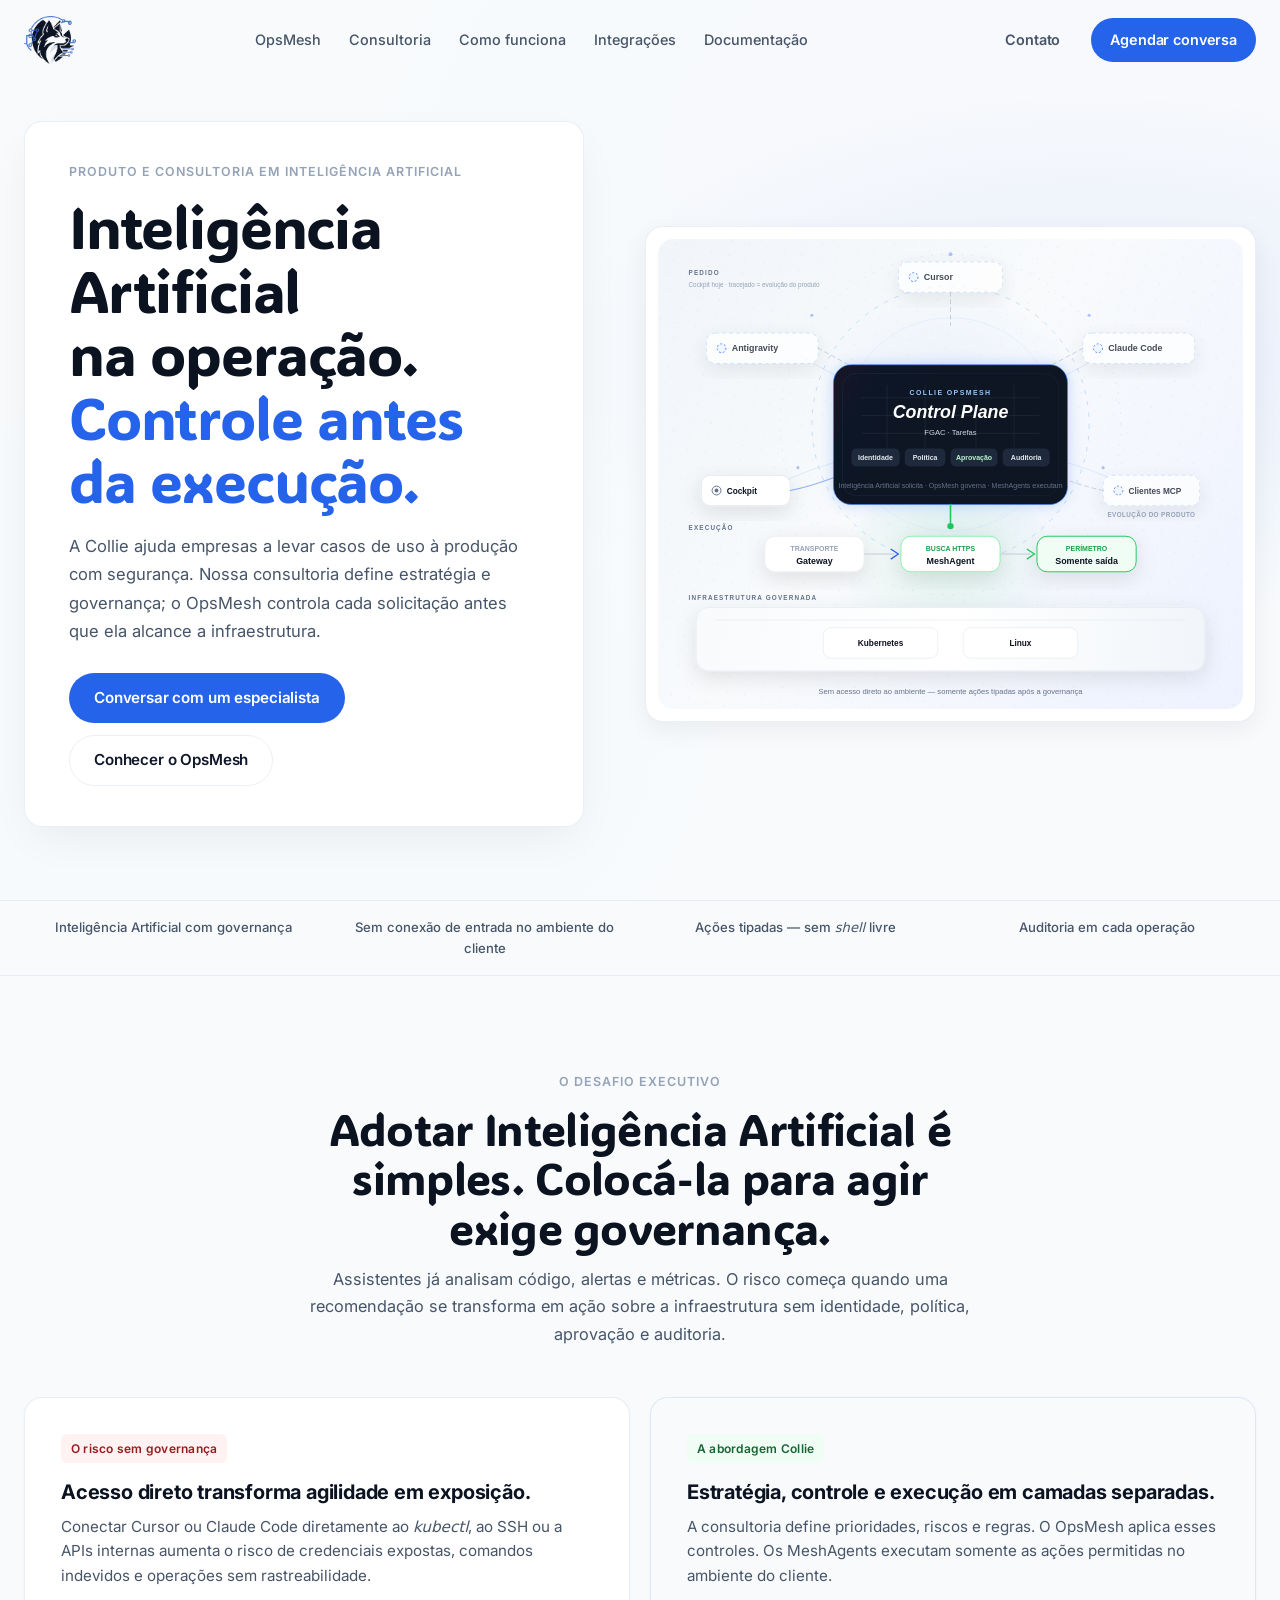
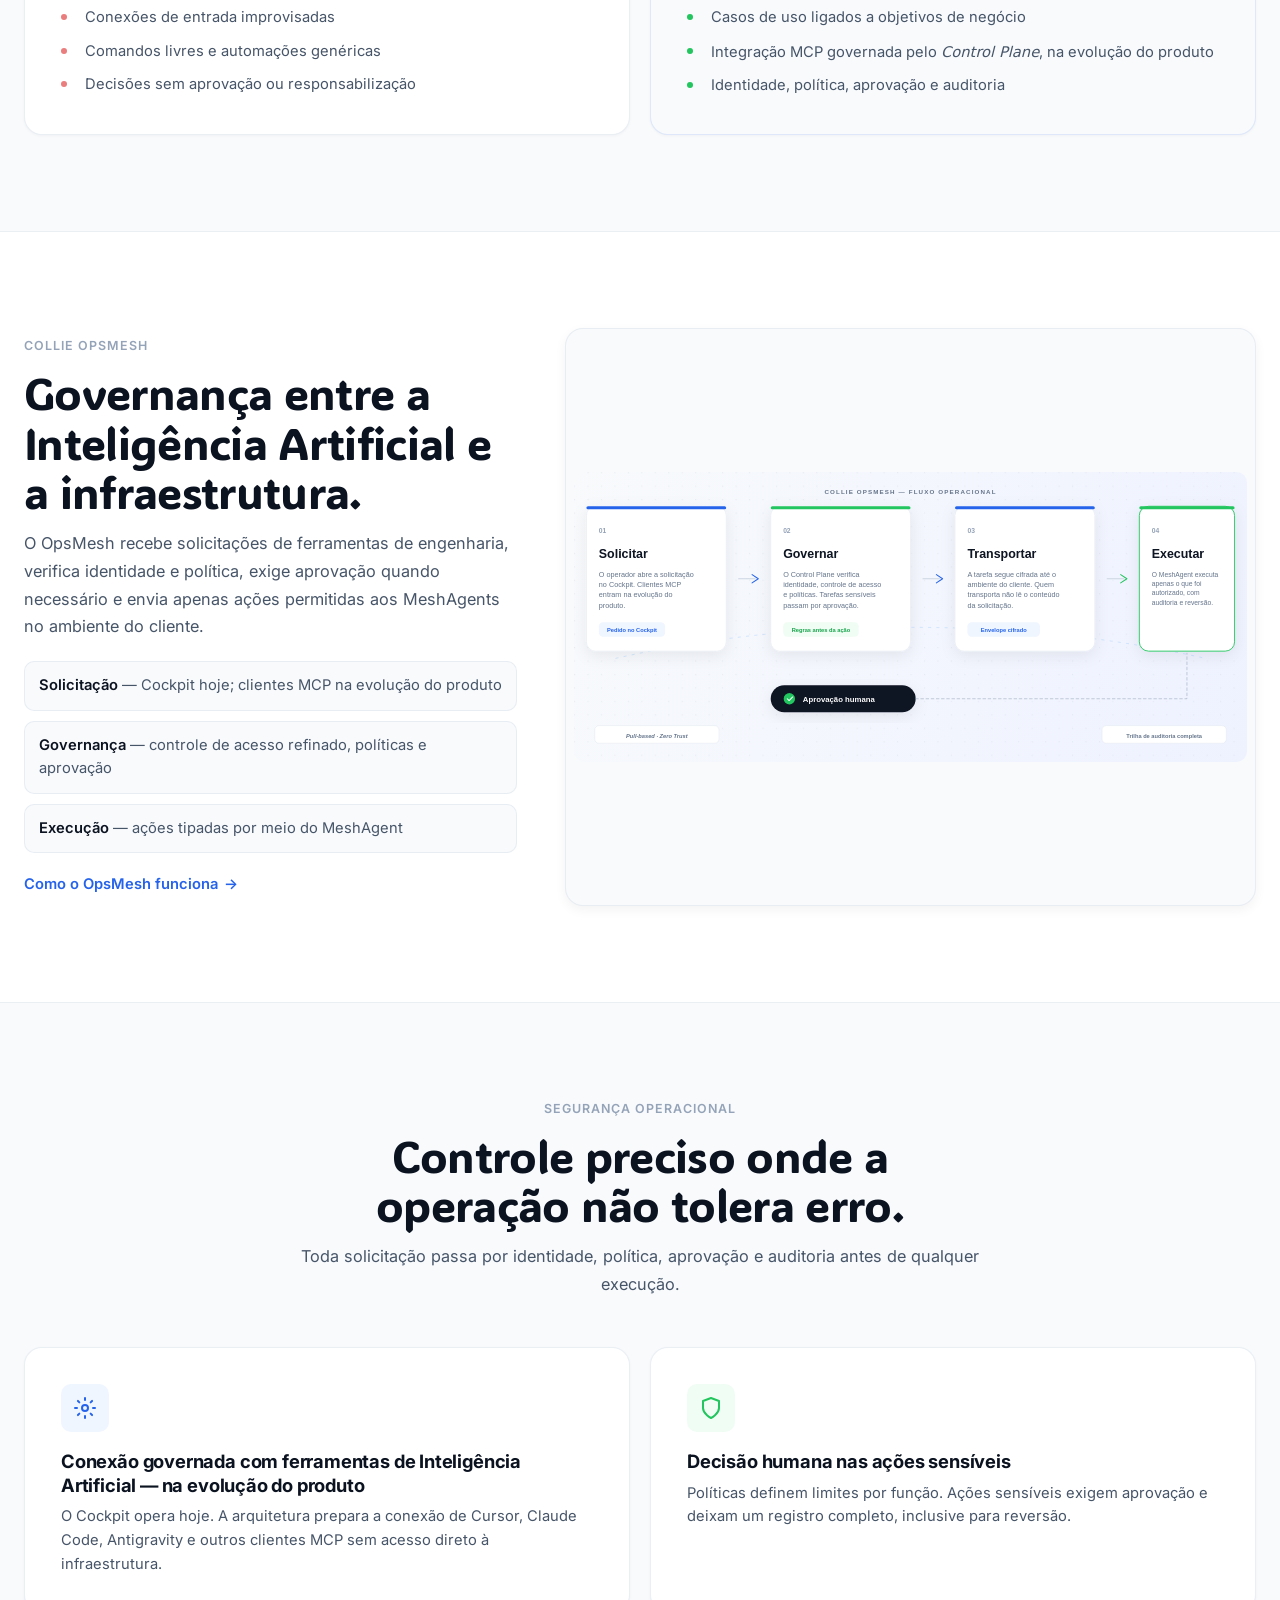
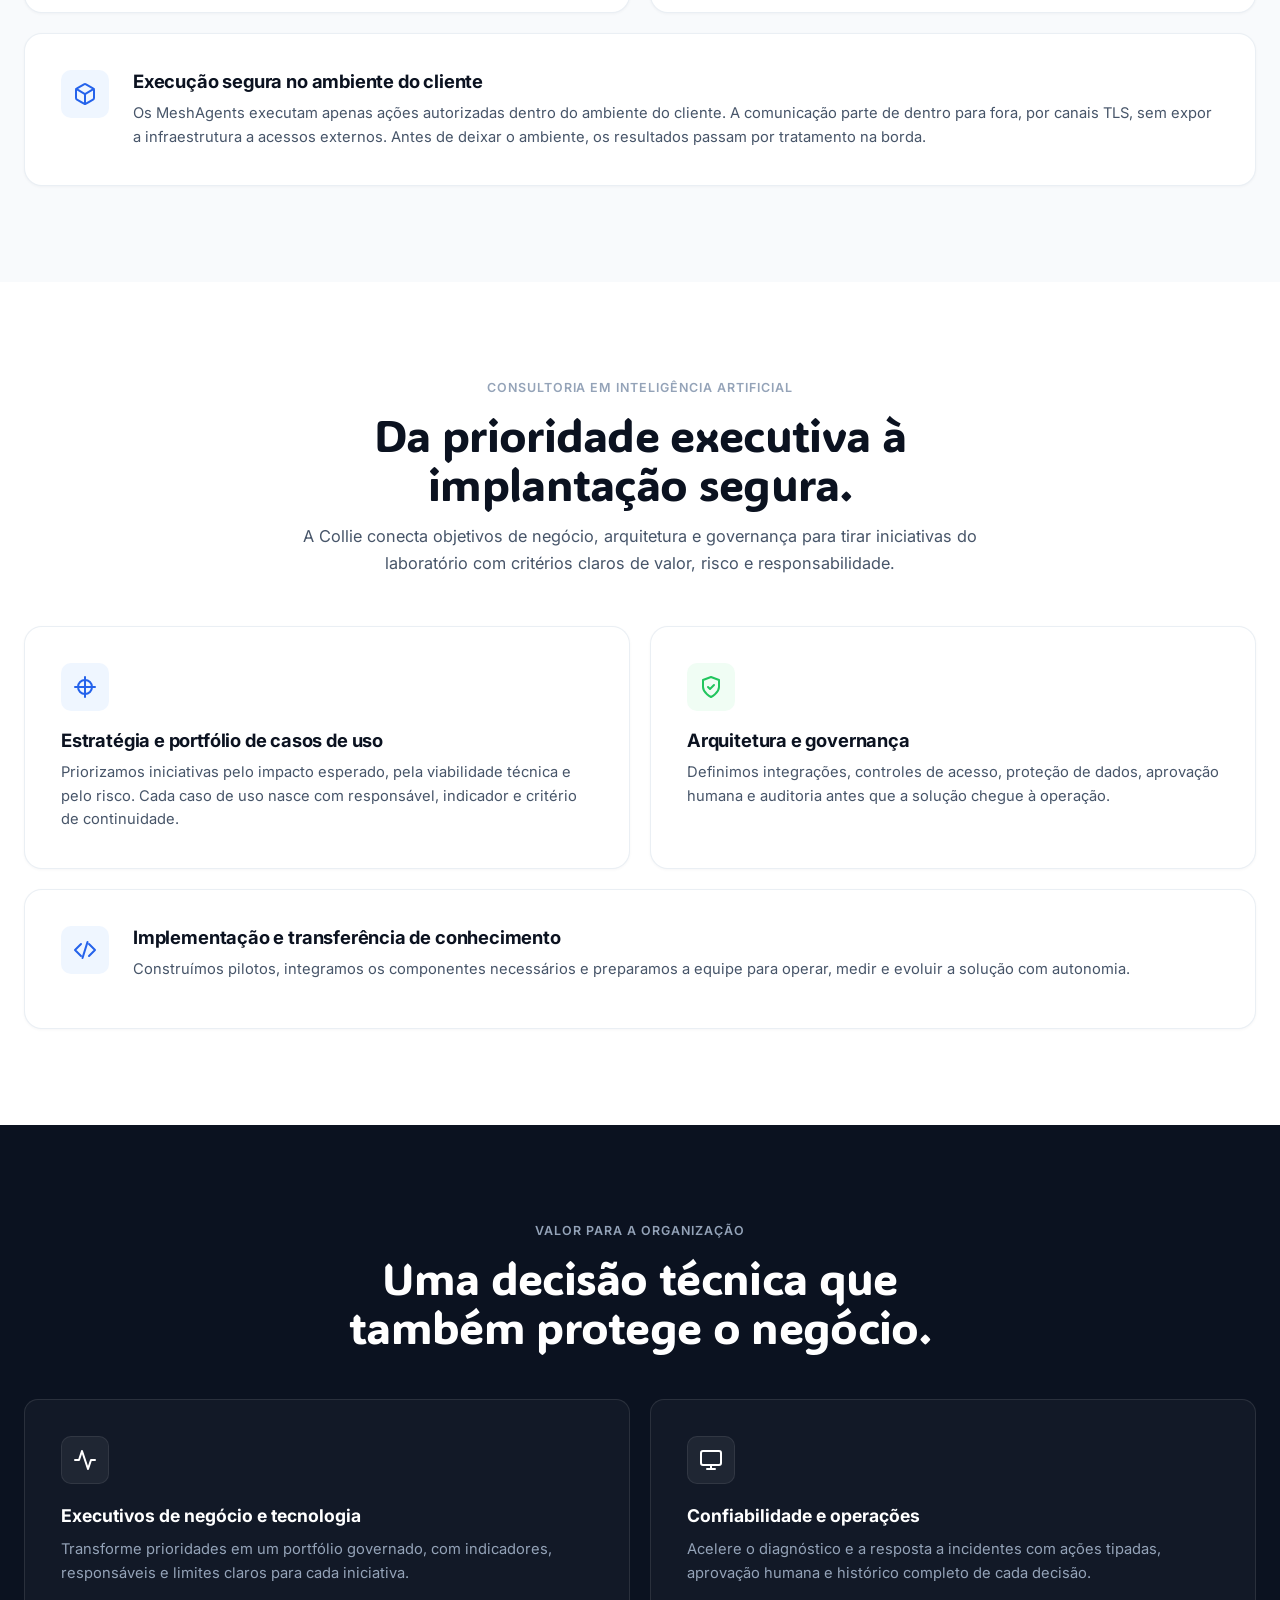
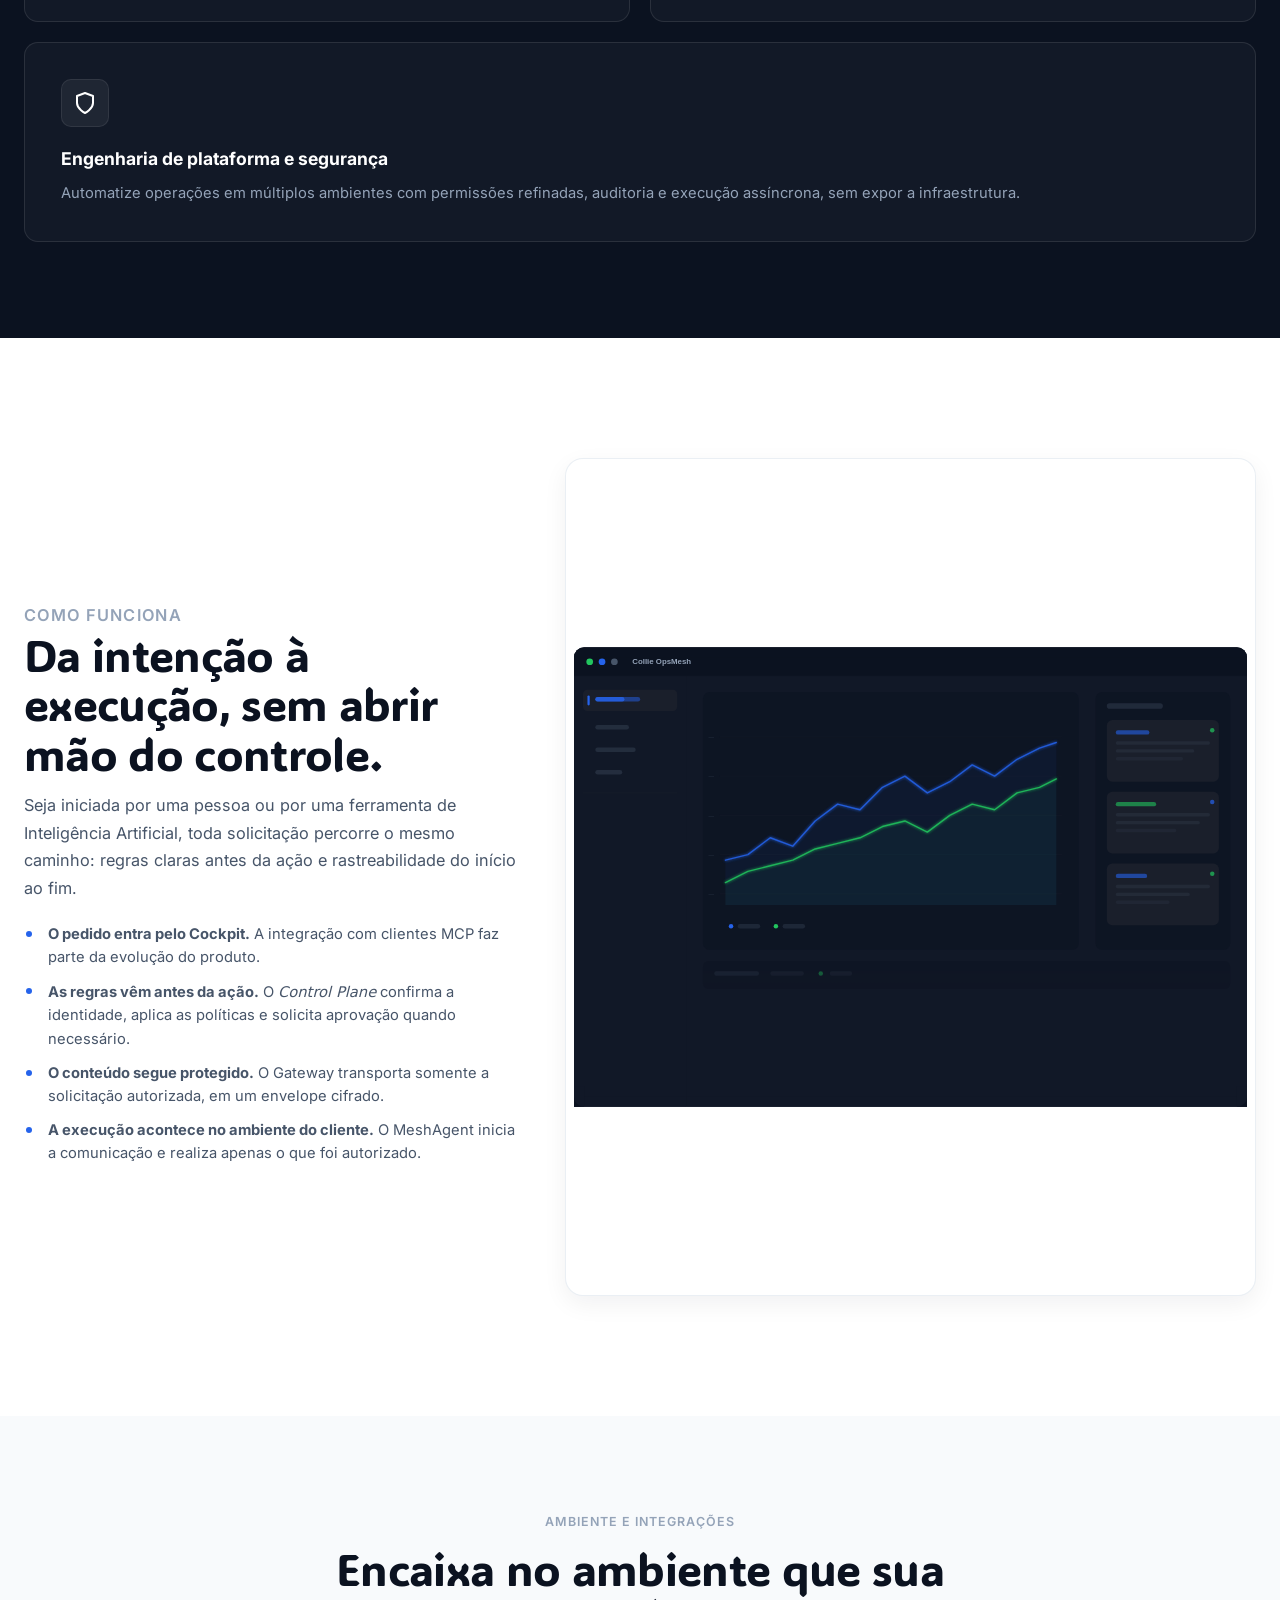
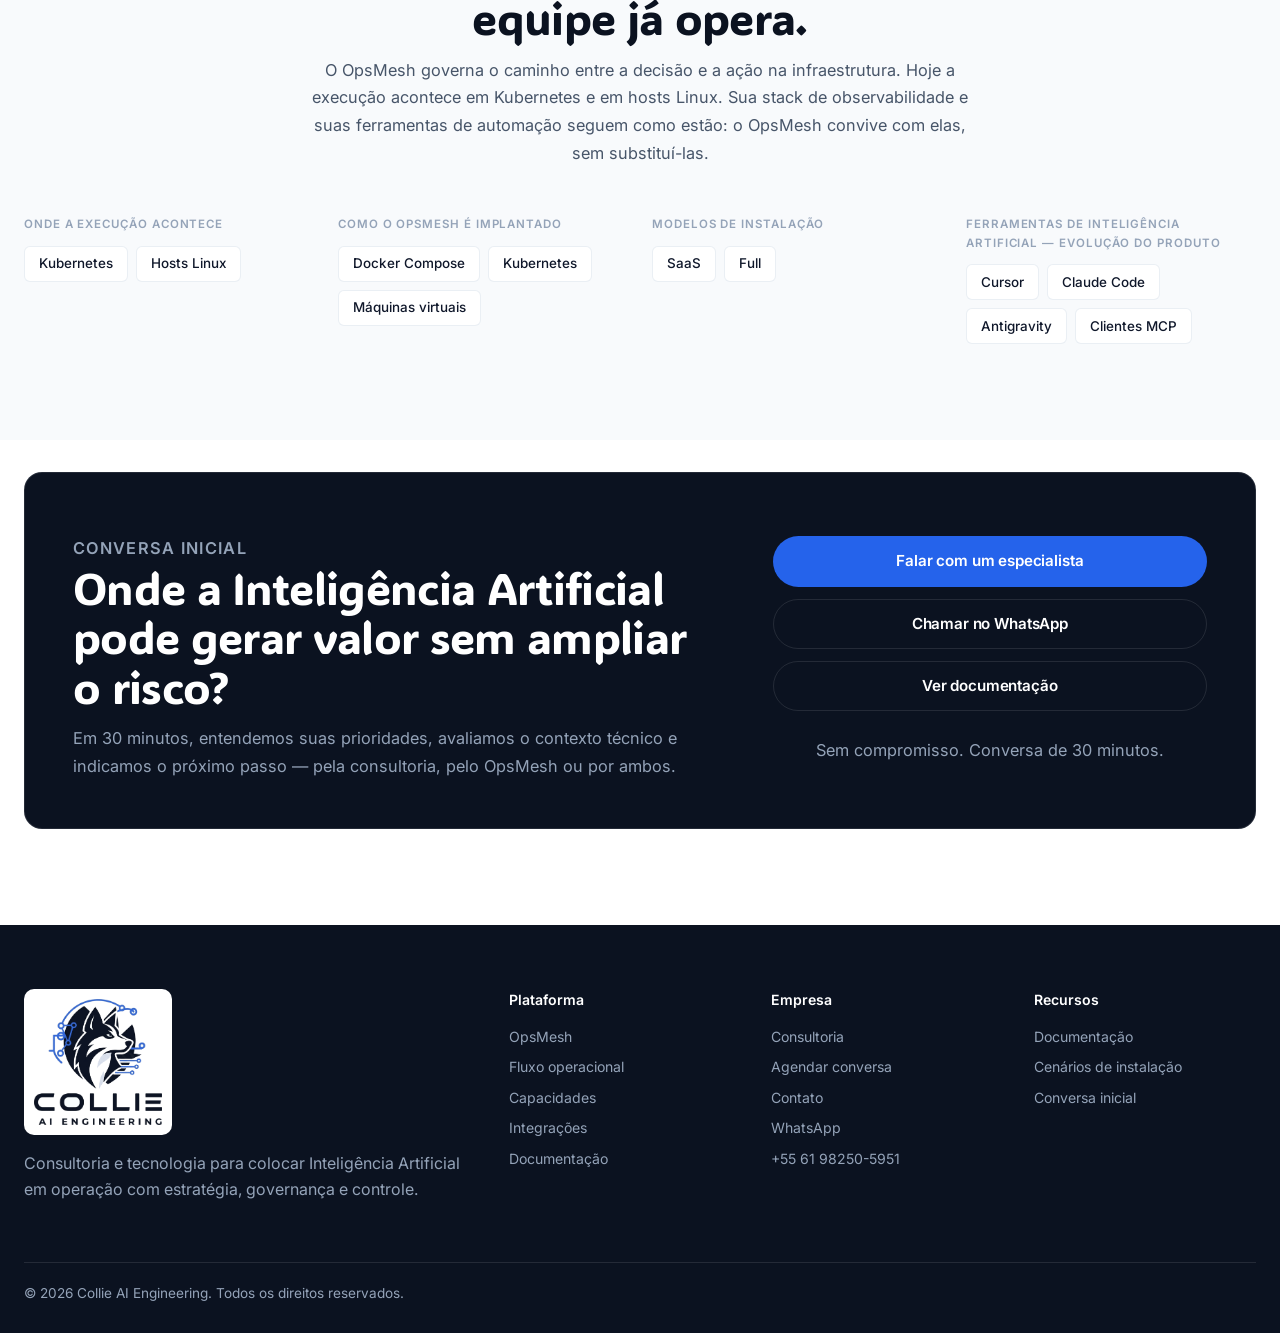
==== commit cbd8d957: "docs: alinhar site ao produto e sanitizar a superfície pública Duas frentes.  ## Claims desalinhados" ====
--- a/index.html
+++ b/index.html
@@ -4,18 +4,18 @@
   <meta charset="UTF-8" />
   <meta name="viewport" content="width=device-width, initial-scale=1.0" />
   <title>Collie | Inteligência Artificial com governança</title>
-  <meta name="description" content="A Collie combina consultoria em Inteligência Artificial e o OpsMesh para levar automação à operação com estratégia, governança e controle." />
+  <meta name="description" content="A Collie combina consultoria em Inteligência Artificial e o OpsMesh para colocar IA em operação com governança e controle antes da execução." />
   <meta name="theme-color" content="#0B1220" />
   <link rel="canonical" href="https://www.collie.ia.br/" />
   <meta property="og:title" content="Collie — Inteligência Artificial com governança" />
-  <meta property="og:description" content="Consultoria e tecnologia para colocar Inteligência Artificial em operação com estratégia, governança e controle." />
+  <meta property="og:description" content="Consultoria e OpsMesh: Inteligência Artificial em operação com estratégia, governança e controle." />
   <meta property="og:type" content="website" />
   <meta property="og:url" content="https://www.collie.ia.br/" />
   <meta property="og:locale" content="pt_BR" />
   <meta property="og:image" content="https://www.collie.ia.br/img/collie-lockup.png" />
   <meta name="twitter:card" content="summary_large_image" />
   <meta name="twitter:title" content="Collie — Inteligência Artificial com governança" />
-  <meta name="twitter:description" content="Consultoria e tecnologia para colocar Inteligência Artificial em operação com estratégia, governança e controle." />
+  <meta name="twitter:description" content="Consultoria e OpsMesh: Inteligência Artificial em operação com estratégia, governança e controle." />
   <meta name="twitter:image" content="https://www.collie.ia.br/img/collie-lockup.png" />
   <script type="application/ld+json">
   {
@@ -33,7 +33,7 @@
         "@type": "WebSite",
         "name": "Collie AI Engineering",
         "url": "https://www.collie.ia.br/",
-        "description": "Consultoria e tecnologia para colocar Inteligência Artificial em operação com estratégia, governança e controle.",
+        "description": "Consultoria e OpsMesh: Inteligência Artificial em operação com estratégia, governança e controle.",
         "inLanguage": "pt-BR",
         "publisher": {
           "@type": "Organization",
@@ -143,7 +143,7 @@
             <p>A consultoria define prioridades, riscos e regras. O OpsMesh aplica esses controles. Os MeshAgents executam somente as ações permitidas no ambiente do cliente.</p>
             <ul>
               <li>Casos de uso ligados a objetivos de negócio</li>
-              <li>Integração MCP governada pelo <em>Control Plane</em></li>
+              <li>Integração MCP governada pelo <em>Control Plane</em>, na evolução do produto</li>
               <li>Identidade, política, aprovação e auditoria</li>
             </ul>
           </article>
@@ -166,7 +166,7 @@
           <a href="docs/como-funciona.html" class="text-link">Como o OpsMesh funciona</a>
         </div>
         <div class="opsmesh-visual fade-in-up">
-          <img src="img/opsmesh-flow.svg" width="1300" height="560" loading="lazy" alt="Fluxo operacional do Collie OpsMesh em quatro etapas: observar, diagnosticar, recomendar e executar com aprovação humana." />
+          <img src="img/opsmesh-flow.svg" width="1300" height="560" loading="lazy" alt="Fluxo operacional do Collie OpsMesh em quatro etapas: solicitar, governar, transportar e executar, com aprovação humana quando necessário." />
         </div>
       </div>
     </section>
@@ -184,7 +184,7 @@
             <div class="feature-icon blue" aria-hidden="true">
               <svg width="24" height="24" viewBox="0 0 24 24" fill="none" stroke="currentColor" stroke-width="2" stroke-linecap="round" stroke-linejoin="round"><circle cx="12" cy="12" r="3"/><path d="M12 2v2"/><path d="M12 20v2"/><path d="M4.93 4.93l1.41 1.41"/><path d="M17.66 17.66l1.41 1.41"/><path d="M2 12h2"/><path d="M20 12h2"/><path d="M4.93 19.07l1.41-1.41"/><path d="M17.66 6.34l1.41-1.41"/></svg>
             </div>
-            <h3>Conexão governada com ferramentas de Inteligência Artificial</h3>
+            <h3>Conexão governada com ferramentas de Inteligência Artificial — na evolução do produto</h3>
             <p>O Cockpit opera hoje. A arquitetura prepara a conexão de Cursor, Claude Code, Antigravity e outros clientes MCP sem acesso direto à infraestrutura.</p>
           </article>
           <article class="feature-card fade-in-up">
@@ -291,7 +291,7 @@
           </ul>
         </div>
         <div class="dashboard-card fade-in-up">
-          <img src="img/dashboard-mockup.svg" width="1200" height="820" loading="lazy" alt="Painel do Collie OpsMesh com correlação de incidentes e recomendações apoiadas por Inteligência Artificial." />
+          <img src="img/dashboard-mockup.svg" width="1200" height="820" loading="lazy" alt="Ilustração da interface do Collie OpsMesh: representação do painel, sem dados reais." />
         </div>
       </div>
     </section>
@@ -300,44 +300,40 @@
     <section class="section integrations" id="integrations" aria-labelledby="integrations-title">
       <div class="container">
         <div class="section-header fade-in-up">
-          <p class="section-kicker">Integrações</p>
-          <h2 id="integrations-title">Integra-se ao ambiente que sua equipe já opera.</h2>
-          <p>O OpsMesh adiciona governança ao fluxo entre observabilidade, ferramentas de engenharia e infraestrutura, sem substituir o que já funciona.</p>
+          <p class="section-kicker">Ambiente e integrações</p>
+          <h2 id="integrations-title">Encaixa no ambiente que sua equipe já opera.</h2>
+          <p>O OpsMesh governa o caminho entre a decisão e a ação na infraestrutura. Hoje a execução acontece em Kubernetes e em hosts Linux. Sua stack de observabilidade e suas ferramentas de automação seguem como estão: o OpsMesh convive com elas, sem substituí-las.</p>
         </div>
         <div class="integration-groups fade-in-up">
           <div class="integration-group">
-            <h4>Ferramentas de Inteligência Artificial</h4>
+            <h4>Onde a execução acontece</h4>
+            <div class="integration-group-badges">
+              <span>Kubernetes</span>
+              <span>Hosts Linux</span>
+            </div>
+          </div>
+          <div class="integration-group">
+            <h4>Como o OpsMesh é implantado</h4>
+            <div class="integration-group-badges">
+              <span>Docker Compose</span>
+              <span>Kubernetes</span>
+              <span>Máquinas virtuais</span>
+            </div>
+          </div>
+          <div class="integration-group">
+            <h4>Modelos de instalação</h4>
+            <div class="integration-group-badges">
+              <span>SaaS</span>
+              <span>Full</span>
+            </div>
+          </div>
+          <div class="integration-group">
+            <h4>Ferramentas de Inteligência Artificial — evolução do produto</h4>
             <div class="integration-group-badges">
               <span>Cursor</span>
               <span>Claude Code</span>
               <span>Antigravity</span>
               <span>Clientes MCP</span>
-            </div>
-          </div>
-          <div class="integration-group">
-            <h4>Observabilidade</h4>
-            <div class="integration-group-badges">
-              <span>Prometheus</span>
-              <span>Grafana</span>
-              <span>Loki</span>
-              <span>OpenSearch</span>
-            </div>
-          </div>
-          <div class="integration-group">
-            <h4>Nuvem e infraestrutura</h4>
-            <div class="integration-group-badges">
-              <span>AWS</span>
-              <span>Azure</span>
-              <span>GCP</span>
-              <span>OCI</span>
-              <span>Linux</span>
-            </div>
-          </div>
-          <div class="integration-group">
-            <h4>Orquestração</h4>
-            <div class="integration-group-badges">
-              <span>Kubernetes</span>
-              <span>GitLab</span>
             </div>
           </div>
         </div>
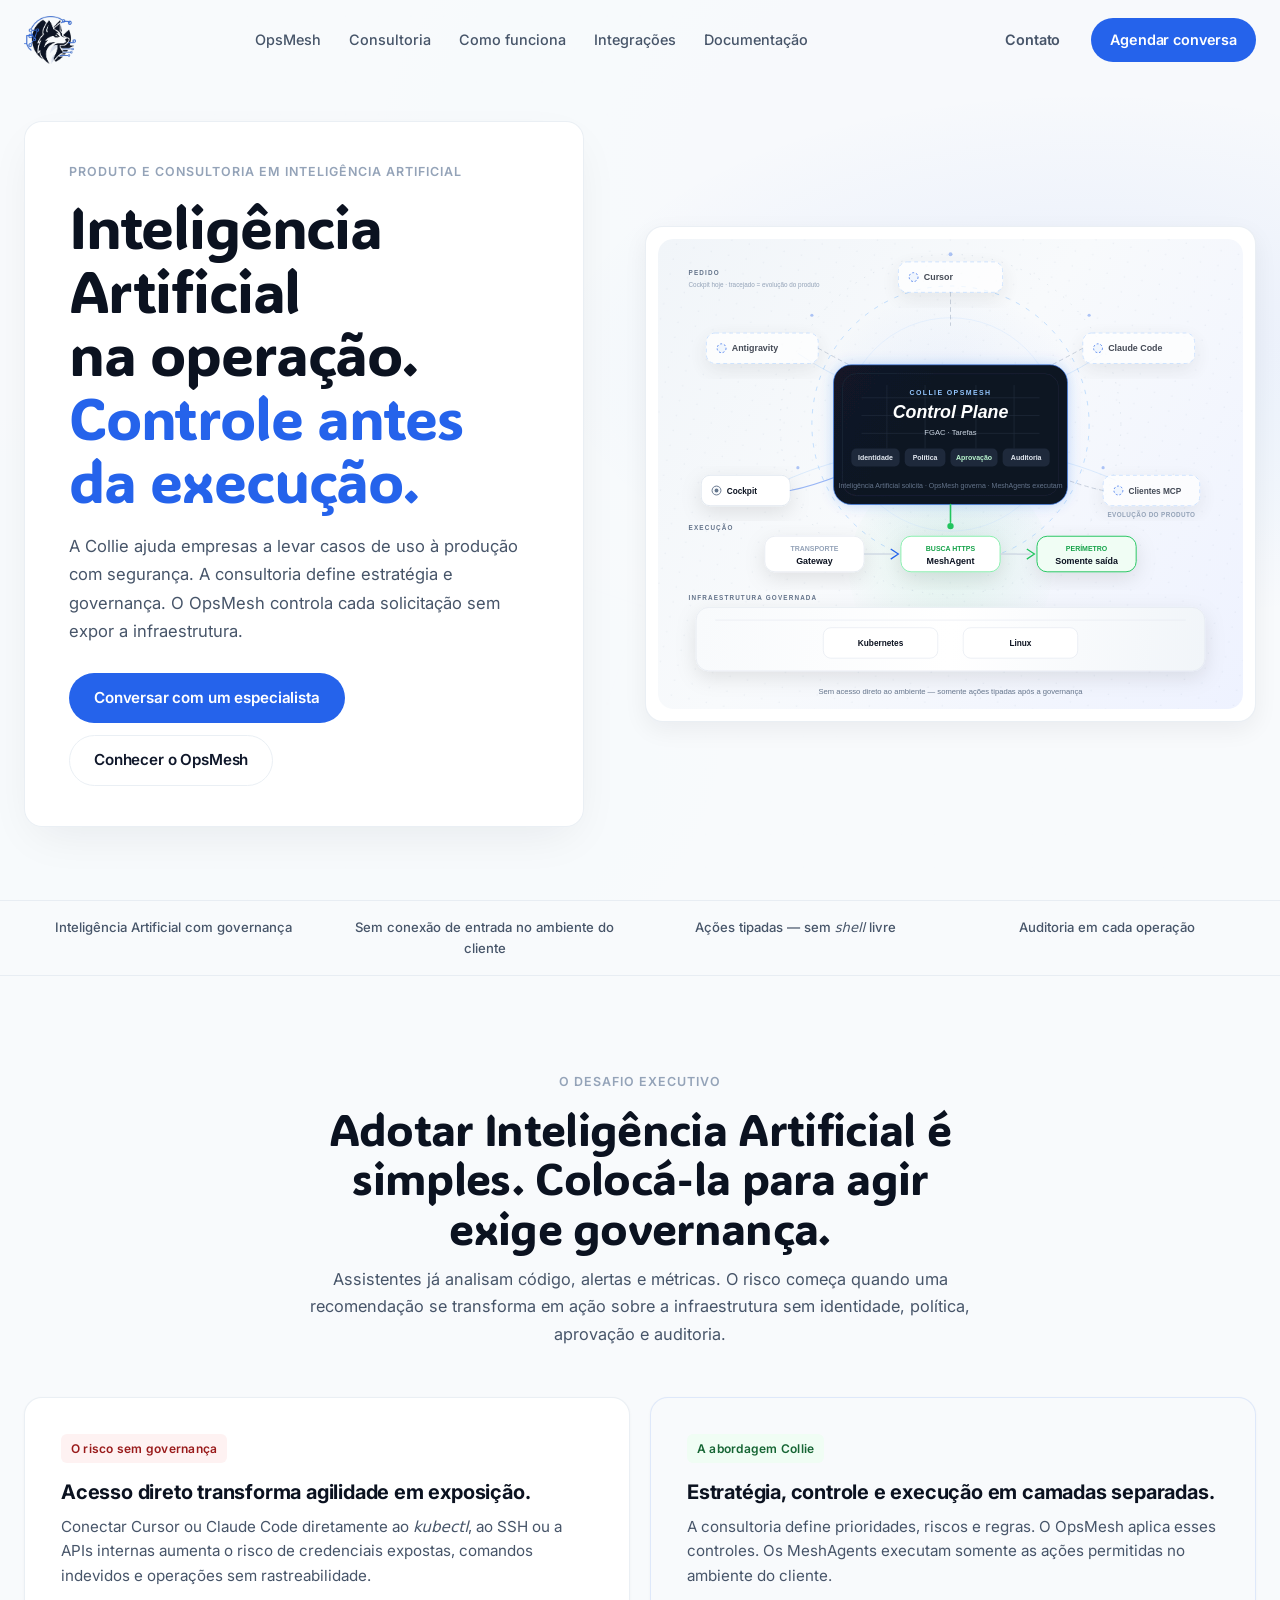
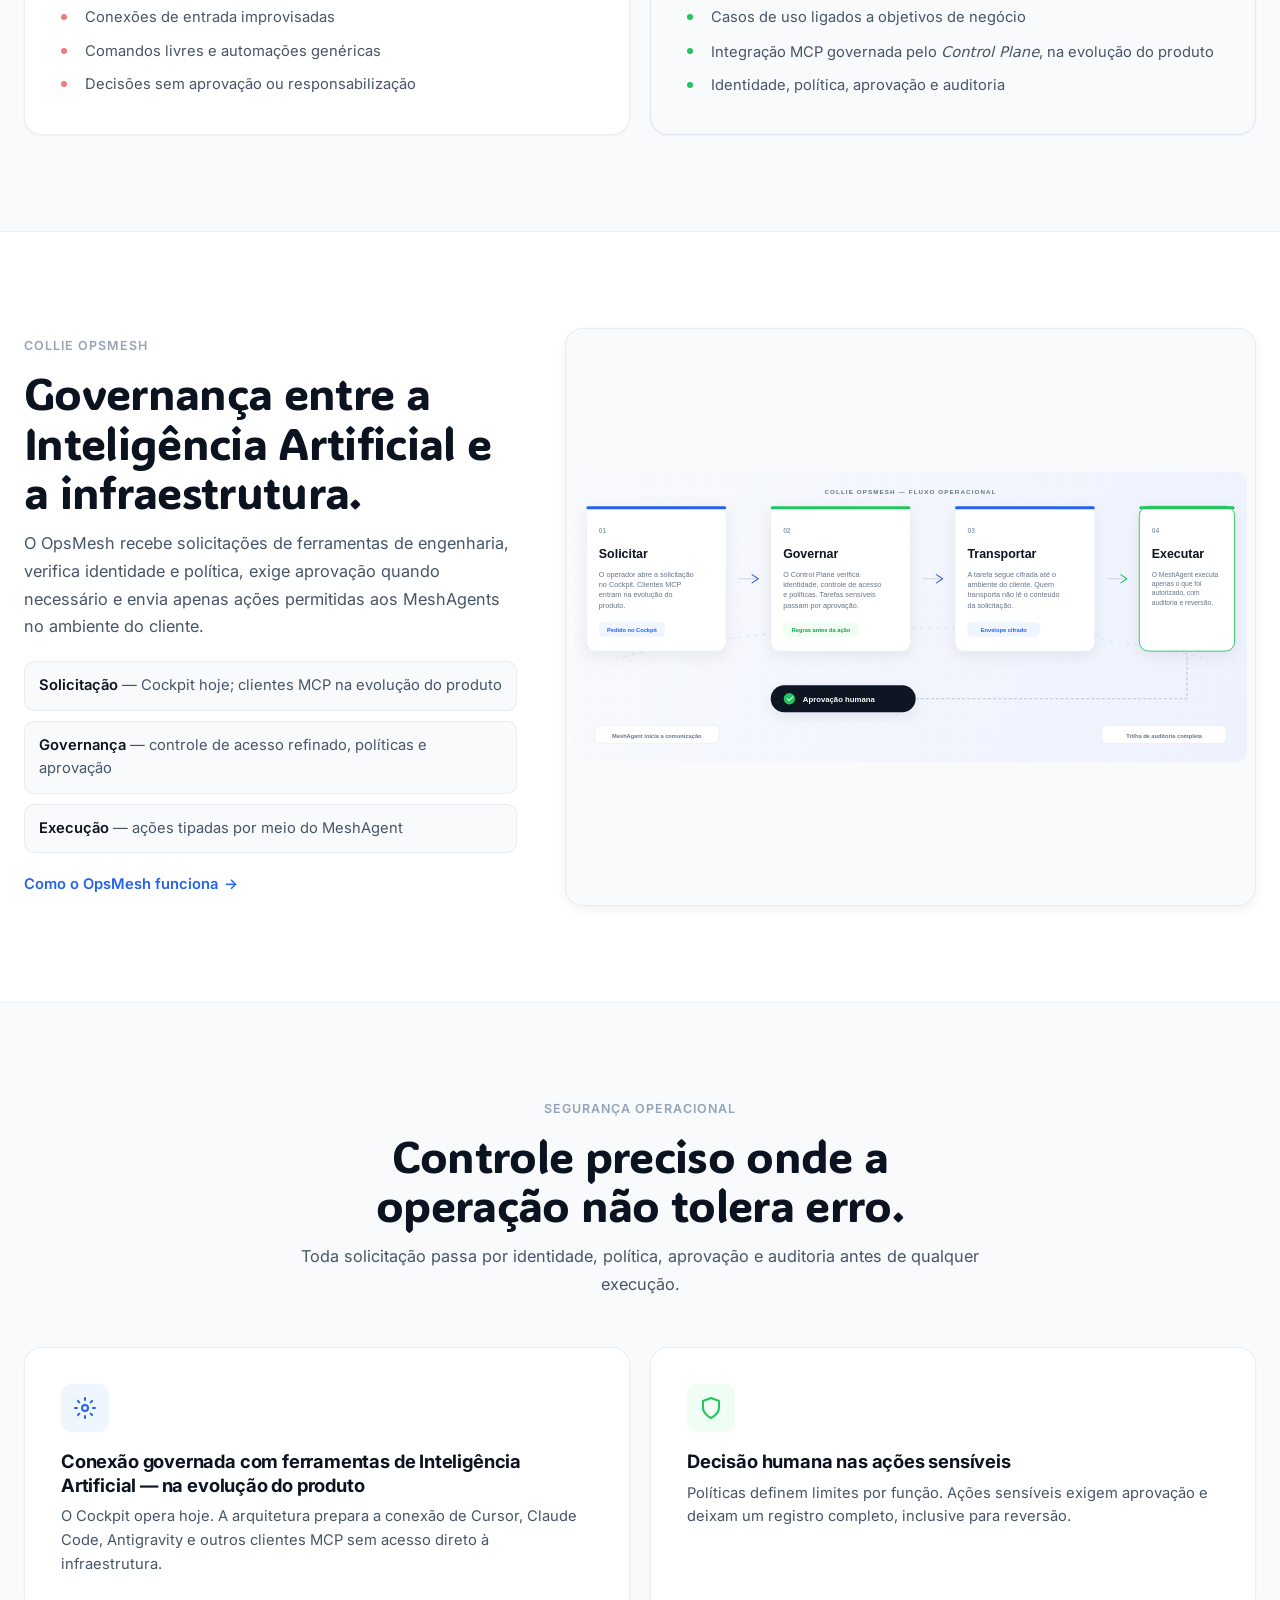
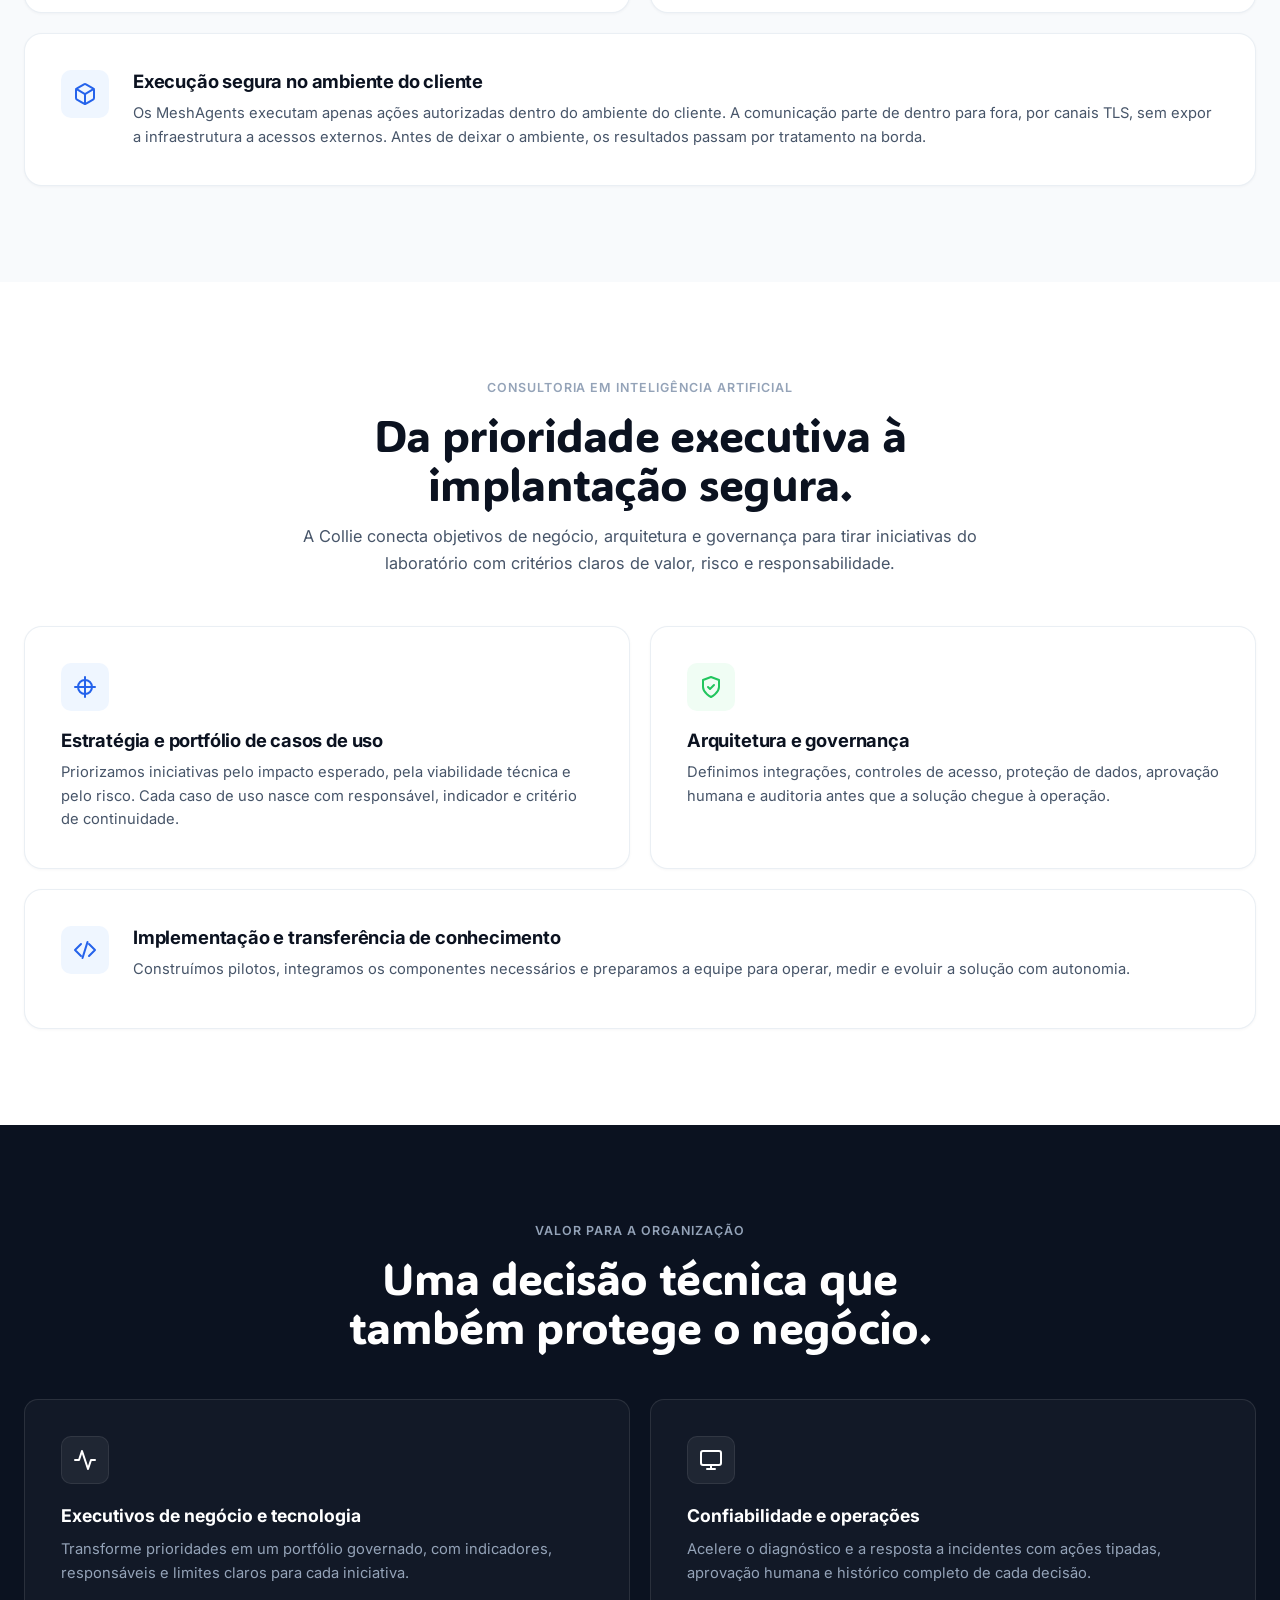
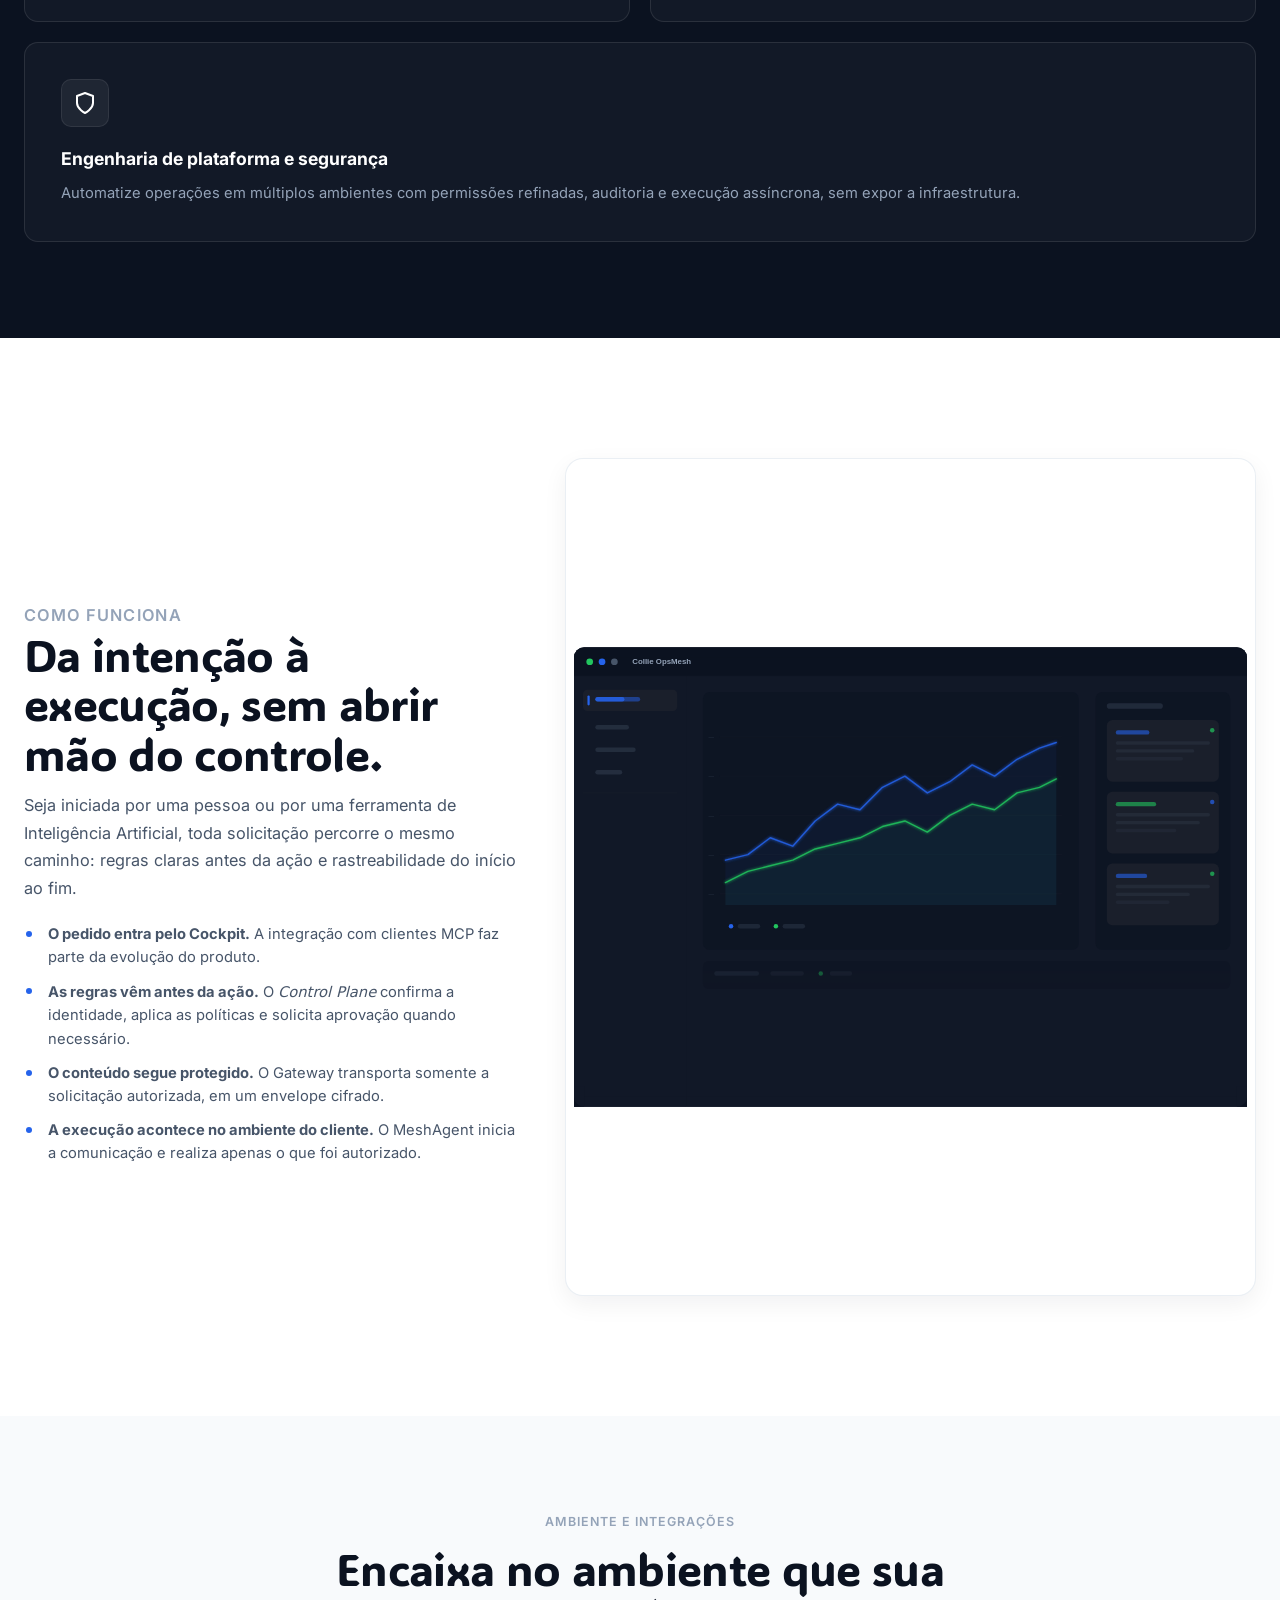
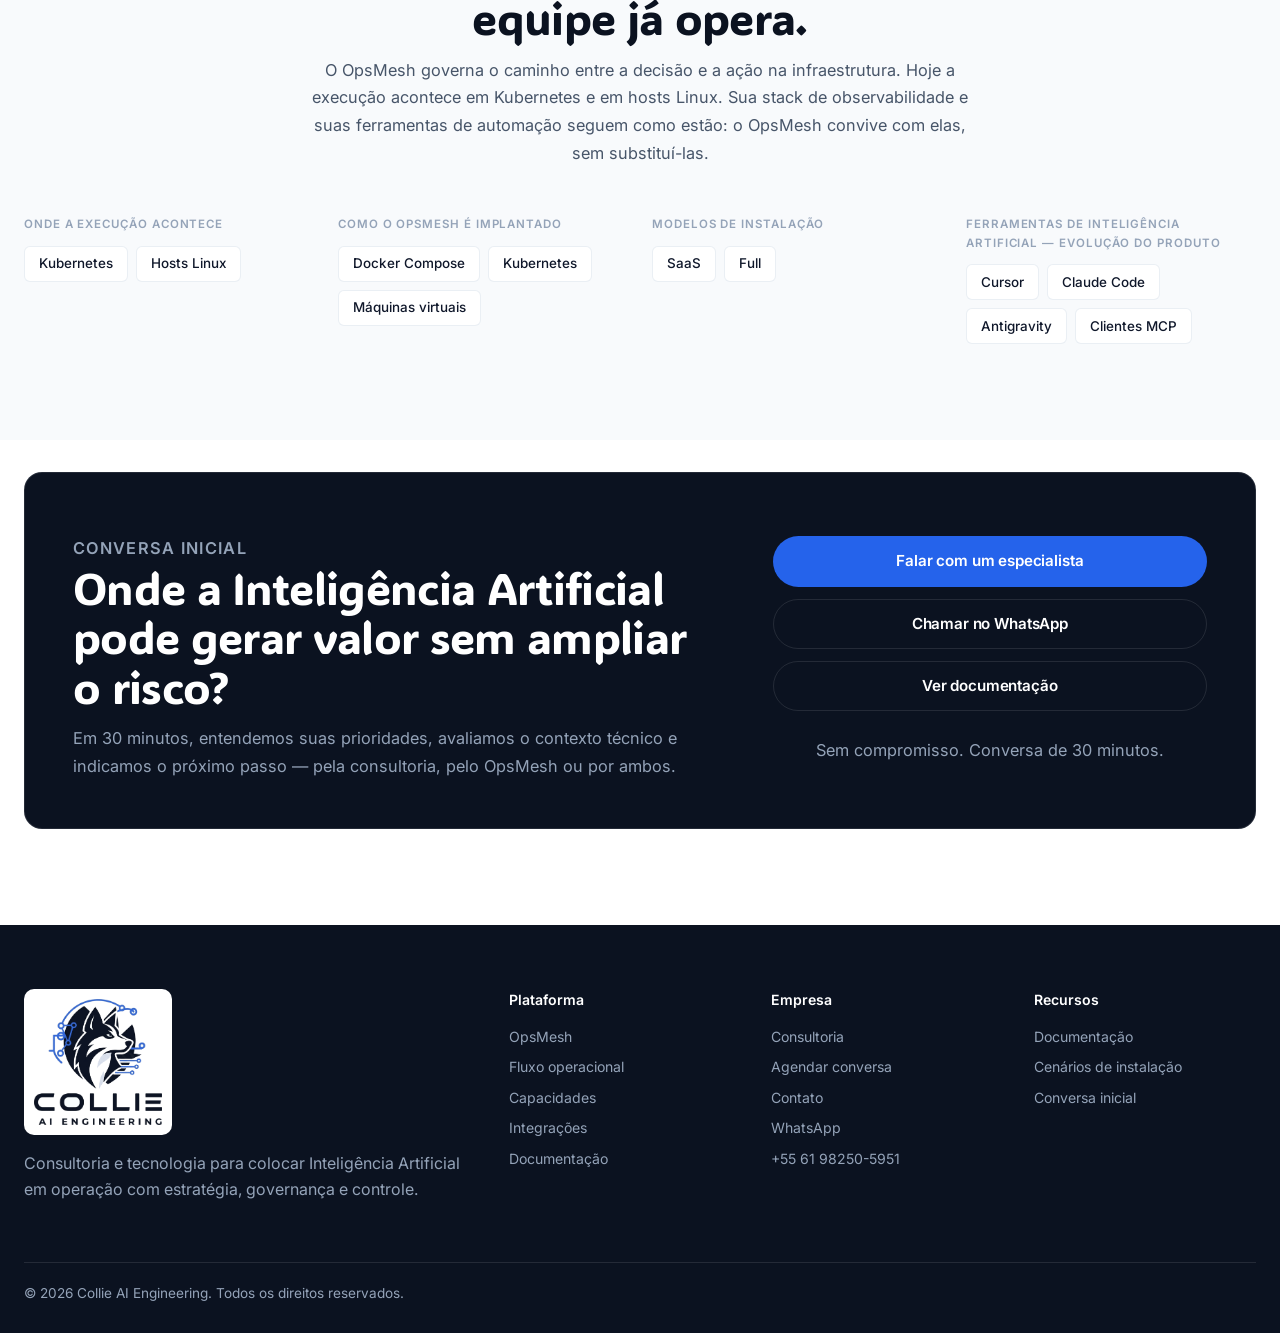
==== commit 10358733: "docs: alinhar voz do subtítulo do hero e registrar preview local O subtítulo do hero usava ponto e v" ====
--- a/index.html
+++ b/index.html
@@ -90,7 +90,7 @@
         <div class="hero-content fade-in-up">
           <p class="eyebrow">Produto e consultoria em Inteligência Artificial</p>
           <h1 id="hero-title">Inteligência Artificial na operação.<br /><span>Controle antes da execução.</span></h1>
-          <p class="hero-subtitle">A Collie ajuda empresas a levar casos de uso à produção com segurança. Nossa consultoria define estratégia e governança; o OpsMesh controla cada solicitação antes que ela alcance a infraestrutura.</p>
+          <p class="hero-subtitle">A Collie ajuda empresas a levar casos de uso à produção com segurança. A consultoria define estratégia e governança. O OpsMesh controla cada solicitação sem expor a infraestrutura.</p>
           <div class="hero-actions">
             <a href="#demo" class="btn btn-primary btn-lg">Conversar com um especialista</a>
             <a href="#opsmesh" class="btn btn-outline btn-lg">Conhecer o OpsMesh</a>
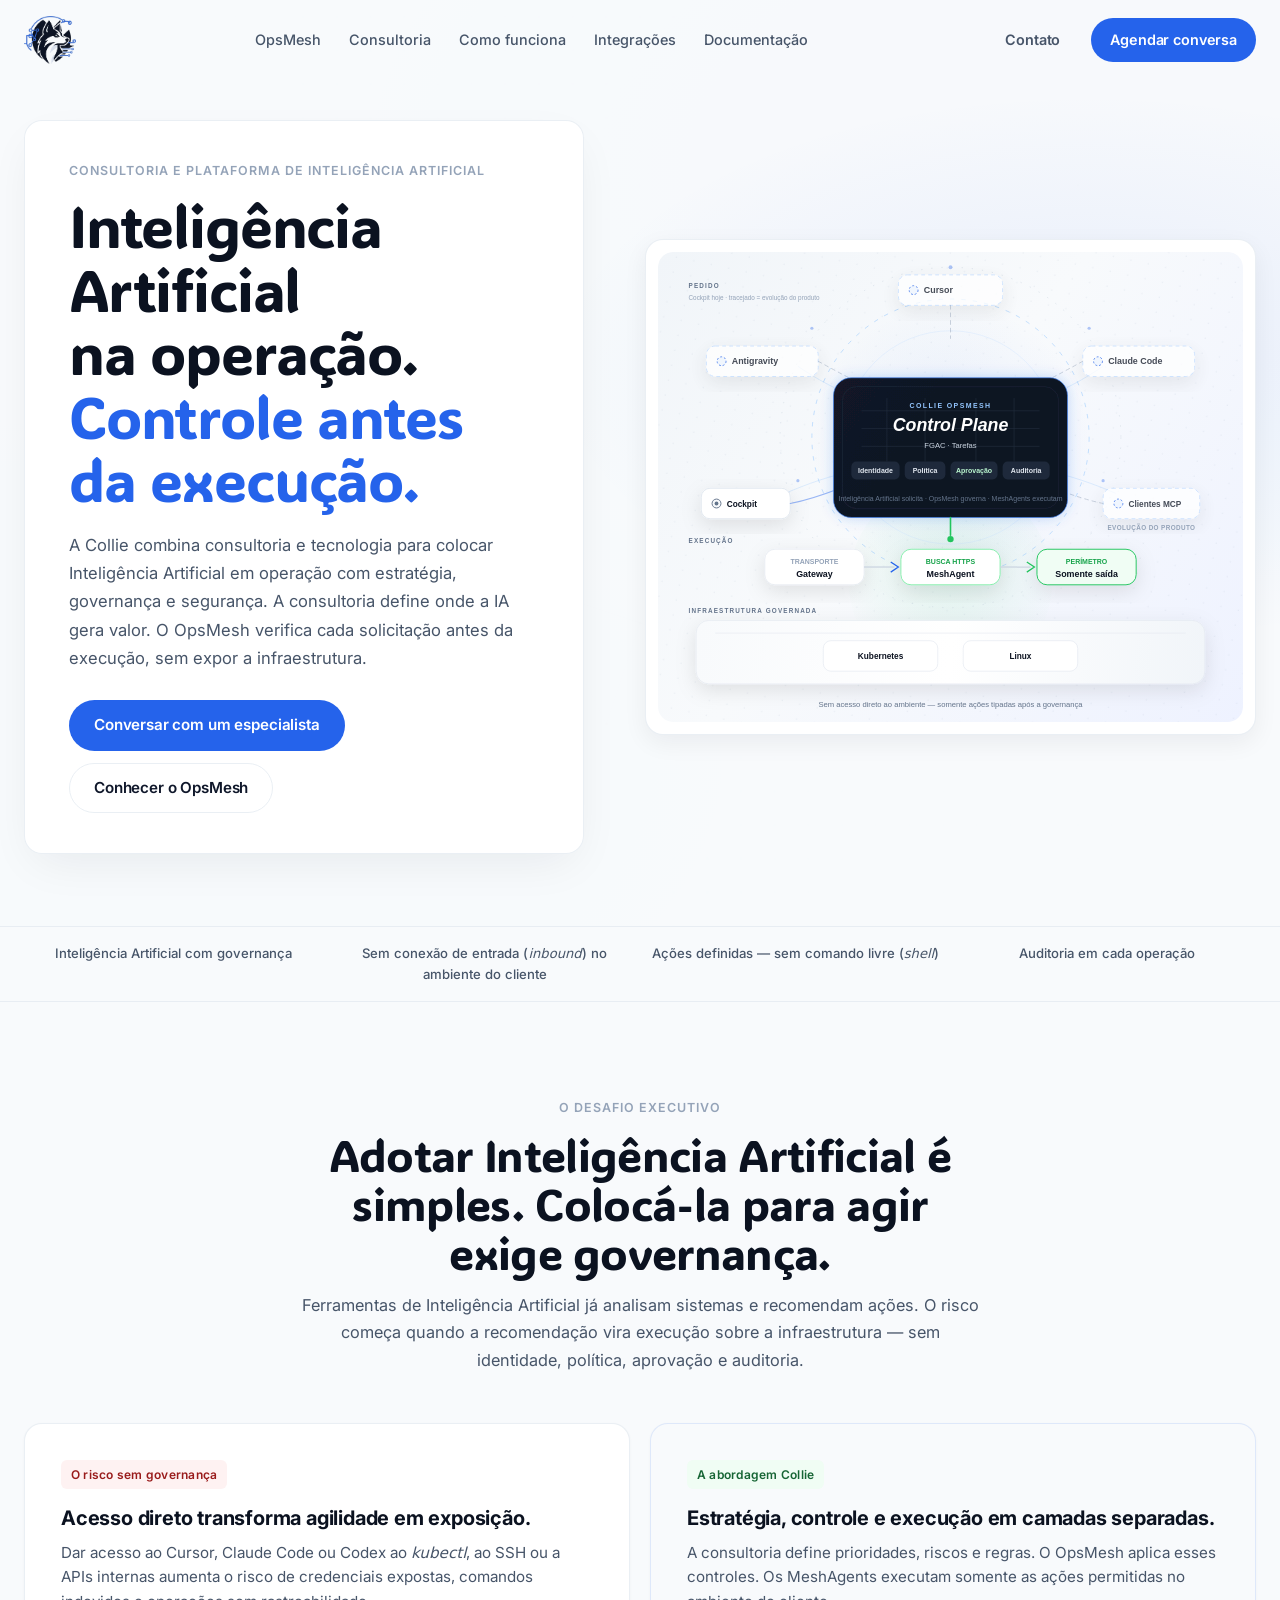
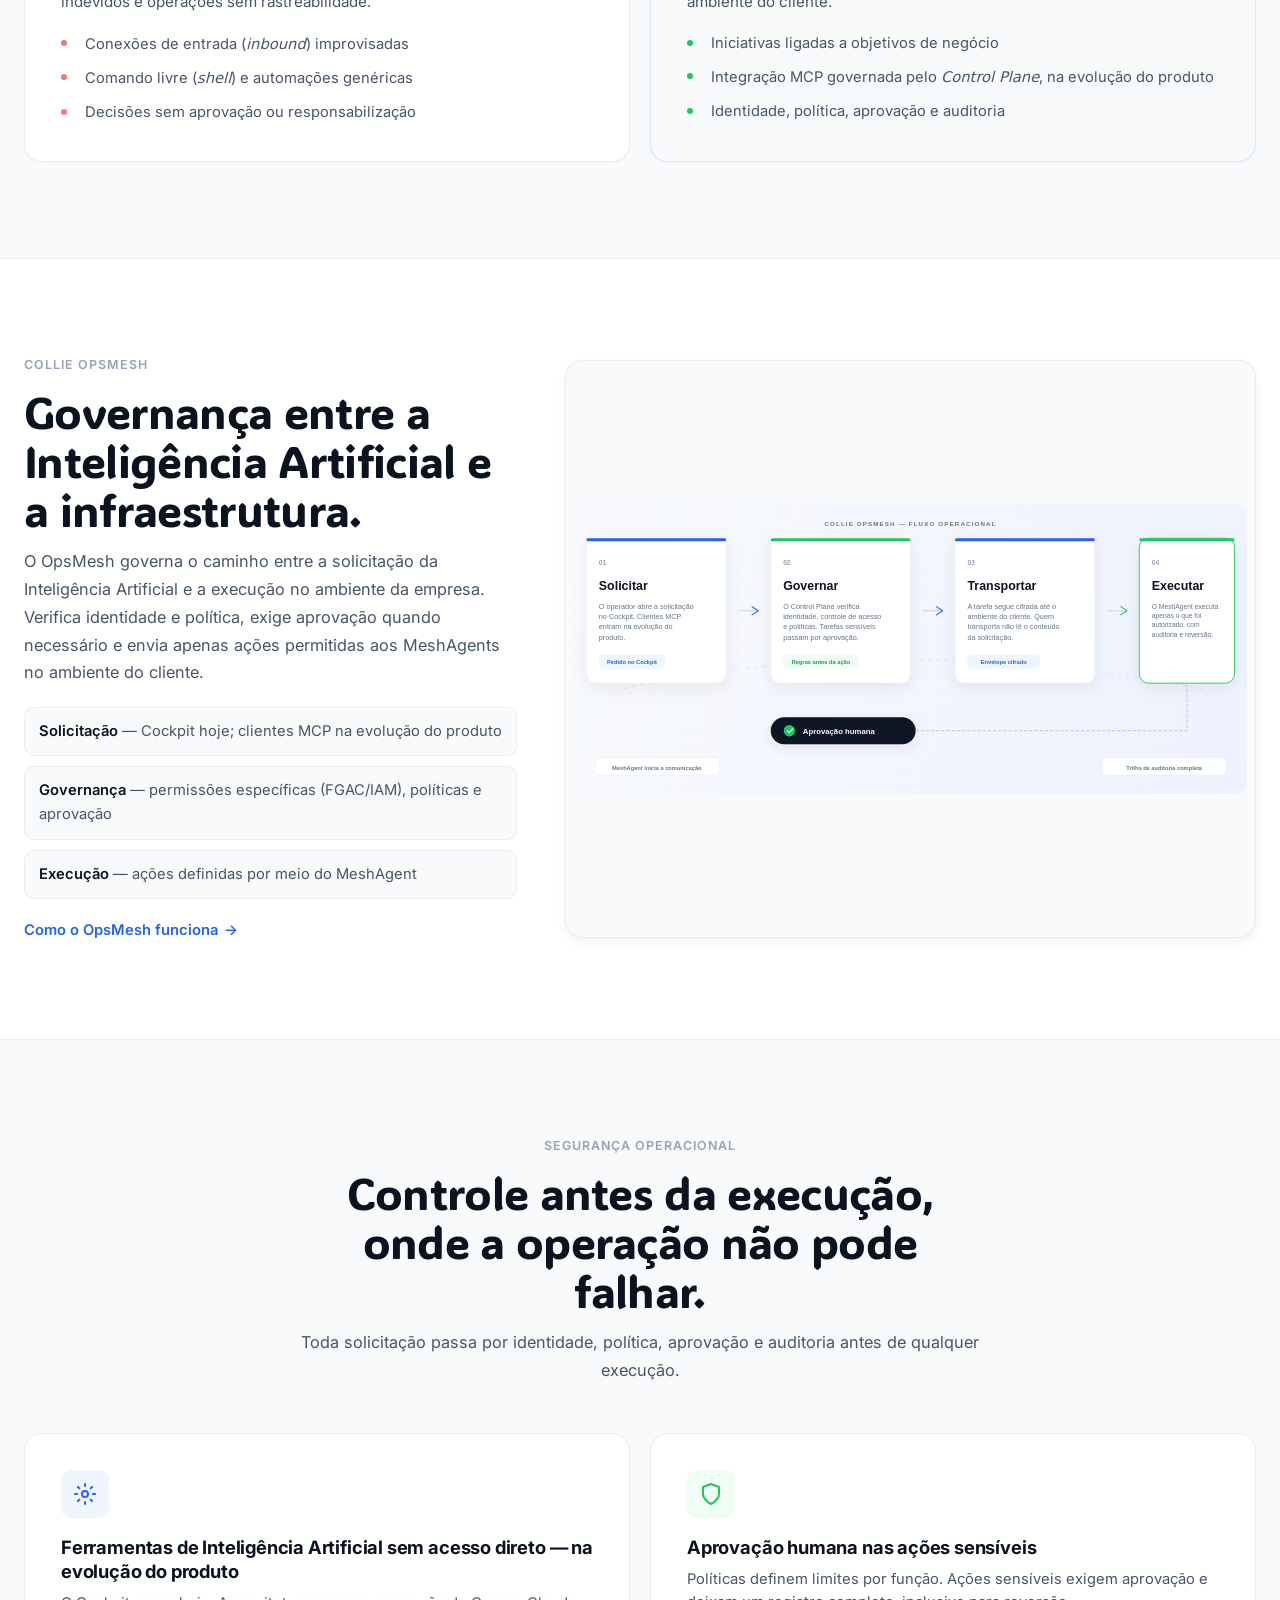
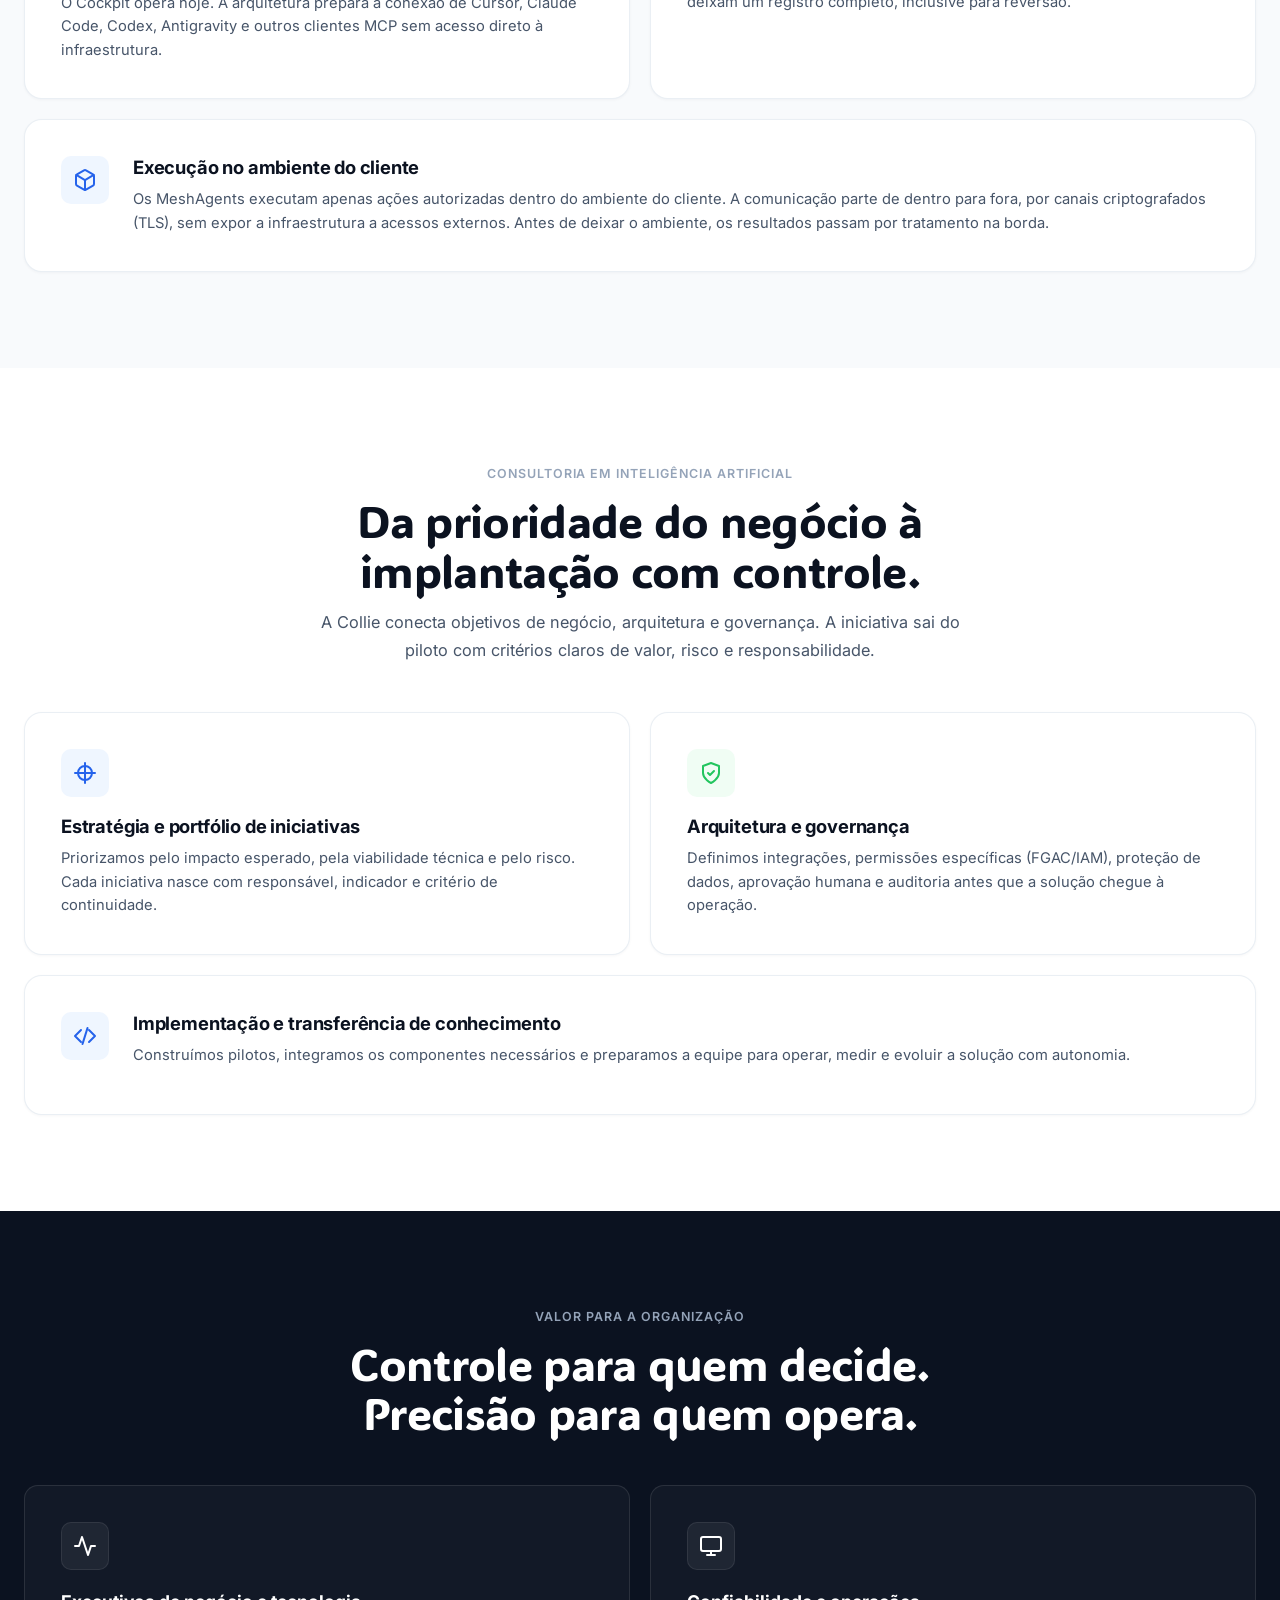
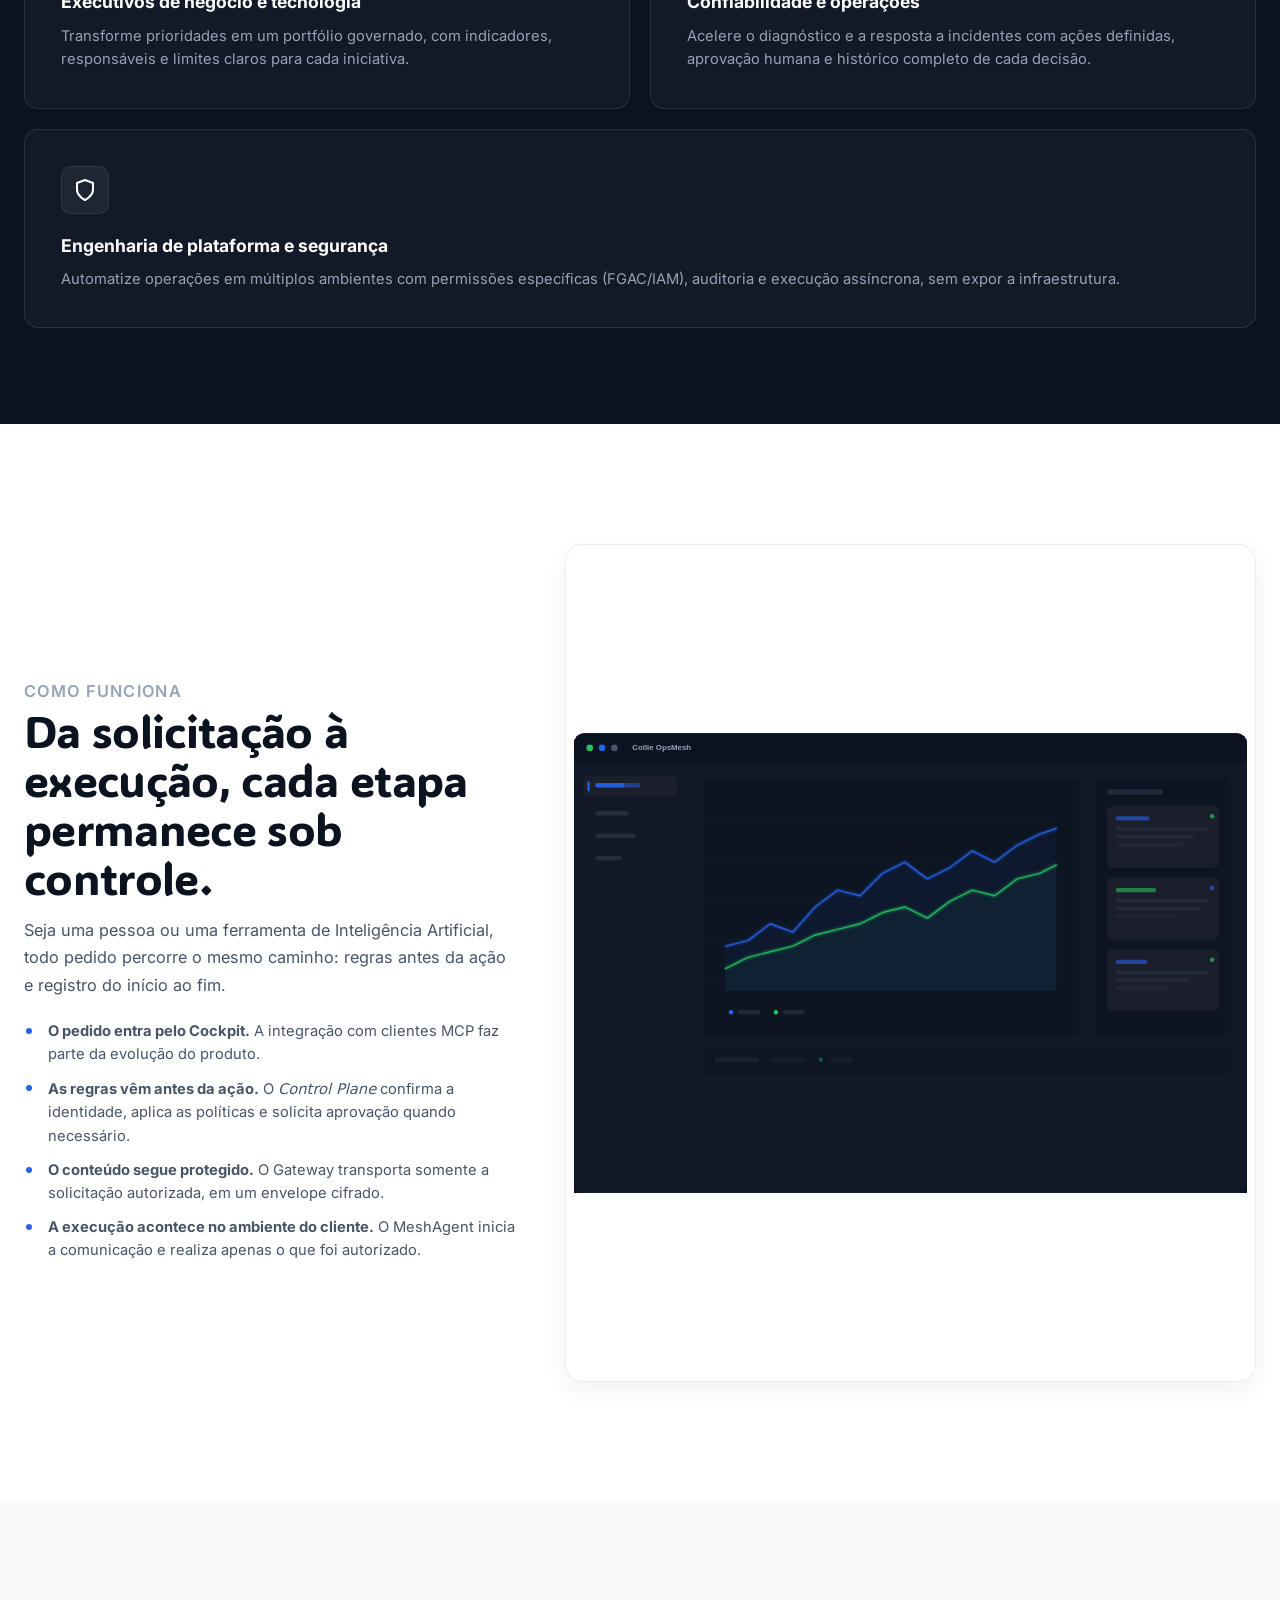
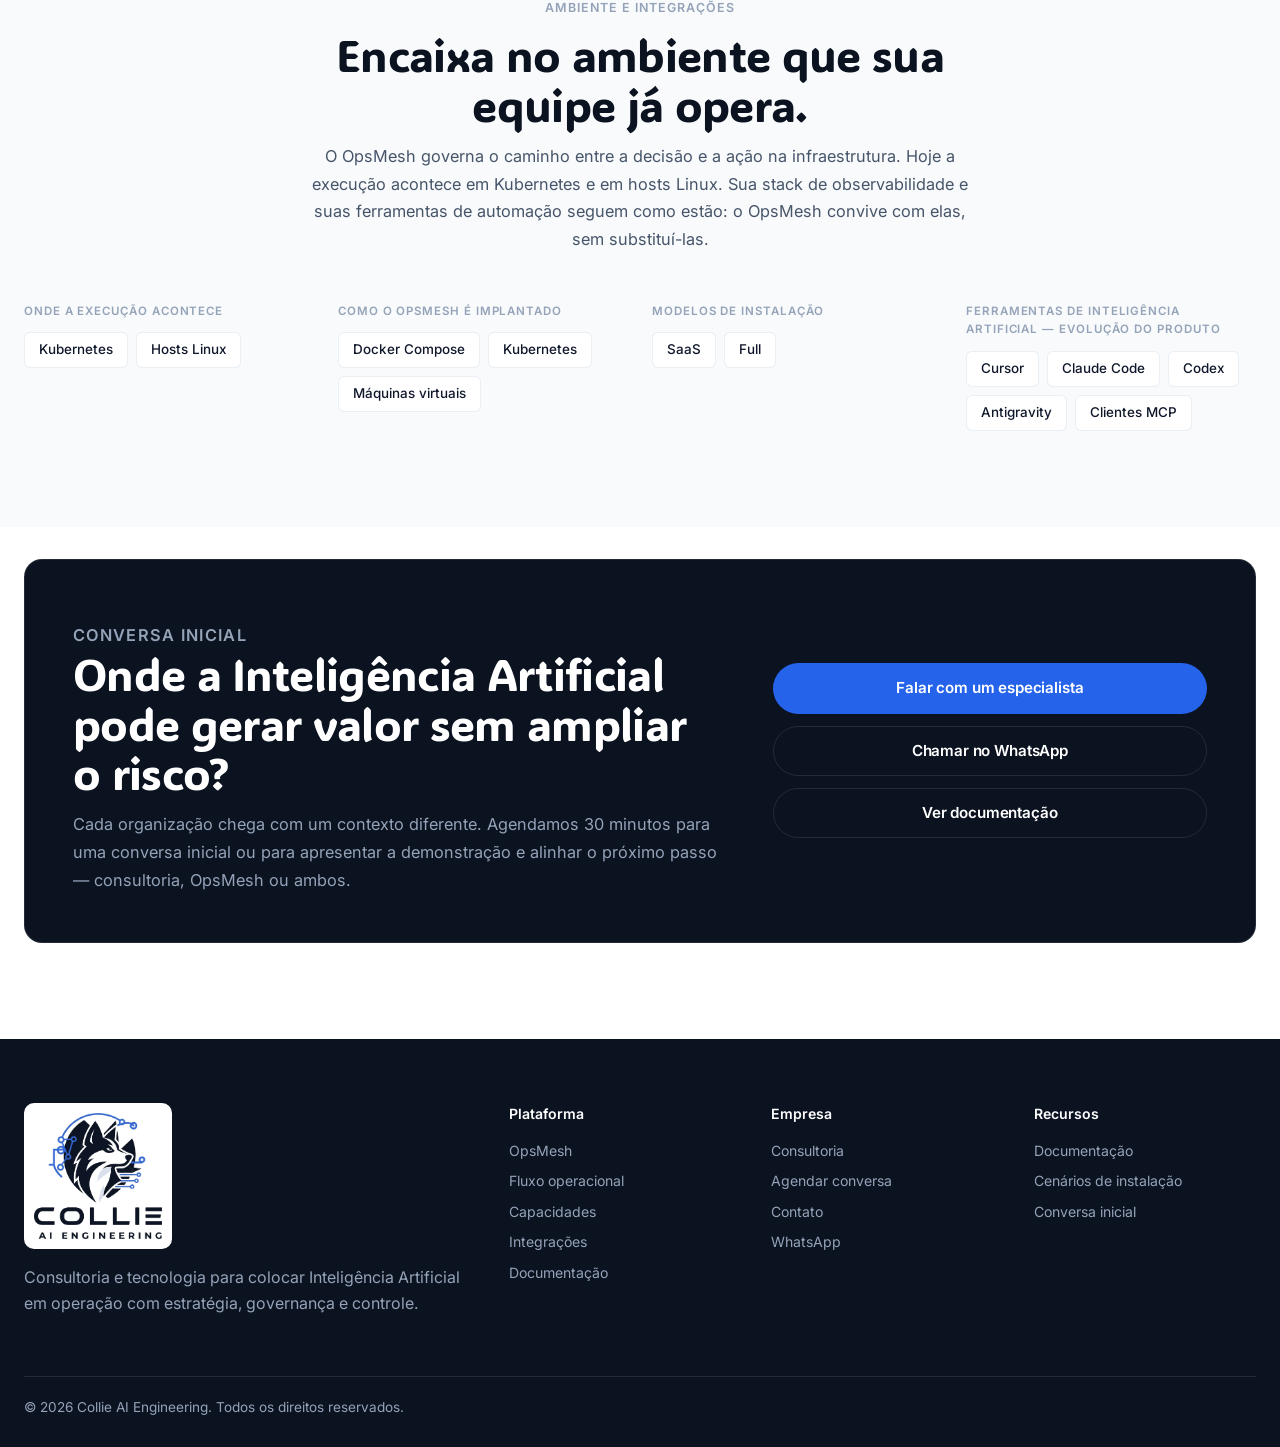
==== commit 2ede1815: "docs: clarificar home e reforçar descoberta GEO do OpsMesh Reescreve a copy da landing com linguagem" ====
--- a/index.html
+++ b/index.html
@@ -4,18 +4,19 @@
   <meta charset="UTF-8" />
   <meta name="viewport" content="width=device-width, initial-scale=1.0" />
   <title>Collie | Inteligência Artificial com governança</title>
-  <meta name="description" content="A Collie combina consultoria em Inteligência Artificial e o OpsMesh para colocar IA em operação com governança e controle antes da execução." />
+  <meta name="description" content="Collie AI Engineering: consultoria em Inteligência Artificial e Collie OpsMesh — governança e controle antes que agentes de IA executem ações na infraestrutura." />
   <meta name="theme-color" content="#0B1220" />
   <link rel="canonical" href="https://www.collie.ia.br/" />
   <meta property="og:title" content="Collie — Inteligência Artificial com governança" />
-  <meta property="og:description" content="Consultoria e OpsMesh: Inteligência Artificial em operação com estratégia, governança e controle." />
+  <meta property="og:description" content="Consultoria e Collie OpsMesh: estratégia, governança e controle antes da execução." />
   <meta property="og:type" content="website" />
   <meta property="og:url" content="https://www.collie.ia.br/" />
   <meta property="og:locale" content="pt_BR" />
   <meta property="og:image" content="https://www.collie.ia.br/img/collie-lockup.png" />
+  <meta property="og:site_name" content="Collie AI Engineering" />
   <meta name="twitter:card" content="summary_large_image" />
   <meta name="twitter:title" content="Collie — Inteligência Artificial com governança" />
-  <meta name="twitter:description" content="Consultoria e OpsMesh: Inteligência Artificial em operação com estratégia, governança e controle." />
+  <meta name="twitter:description" content="Consultoria e Collie OpsMesh: estratégia, governança e controle antes da execução." />
   <meta name="twitter:image" content="https://www.collie.ia.br/img/collie-lockup.png" />
   <script type="application/ld+json">
   {
@@ -23,23 +24,50 @@
     "@graph": [
       {
         "@type": "Organization",
+        "@id": "https://www.collie.ia.br/#organization",
         "name": "Collie AI Engineering",
+        "alternateName": ["Collie", "Collie AI"],
         "url": "https://www.collie.ia.br/",
         "logo": "https://www.collie.ia.br/img/collie-lockup.png",
         "email": "contato@collie.ia.br",
-        "description": "A Collie oferece consultoria em Inteligência Artificial e desenvolve o OpsMesh, uma plataforma de governança para operações críticas."
+        "description": "A Collie AI Engineering oferece consultoria em Inteligência Artificial e o Collie OpsMesh, plataforma de governança para a execução de ações por agentes de IA.",
+        "knowsAbout": [
+          "Inteligência Artificial",
+          "governança de agentes de IA",
+          "OpsMesh",
+          "automação operacional",
+          "segurança em infraestrutura"
+        ]
       },
       {
         "@type": "WebSite",
+        "@id": "https://www.collie.ia.br/#website",
         "name": "Collie AI Engineering",
         "url": "https://www.collie.ia.br/",
-        "description": "Consultoria e OpsMesh: Inteligência Artificial em operação com estratégia, governança e controle.",
+        "description": "Consultoria e Collie OpsMesh: Inteligência Artificial em operação com estratégia, governança e controle.",
         "inLanguage": "pt-BR",
-        "publisher": {
-          "@type": "Organization",
-          "name": "Collie AI Engineering",
-          "url": "https://www.collie.ia.br/"
-        }
+        "publisher": { "@id": "https://www.collie.ia.br/#organization" }
+      },
+      {
+        "@type": "SoftwareApplication",
+        "@id": "https://www.collie.ia.br/#opsmesh",
+        "name": "Collie OpsMesh",
+        "alternateName": ["OpsMesh", "Collie Ops Mesh"],
+        "applicationCategory": "BusinessApplication",
+        "operatingSystem": "Kubernetes, Linux",
+        "url": "https://www.collie.ia.br/#opsmesh",
+        "description": "Plataforma de governança entre ferramentas de Inteligência Artificial e a infraestrutura: identidade, permissões específicas (FGAC/IAM), política, aprovação e auditoria antes da execução por MeshAgents.",
+        "provider": { "@id": "https://www.collie.ia.br/#organization" },
+        "isPartOf": { "@id": "https://www.collie.ia.br/#website" }
+      },
+      {
+        "@type": "ProfessionalService",
+        "@id": "https://www.collie.ia.br/#consulting",
+        "name": "Consultoria em Inteligência Artificial",
+        "url": "https://www.collie.ia.br/#consulting",
+        "description": "Consultoria da Collie para estratégia, arquitetura, governança e implantação de iniciativas de Inteligência Artificial.",
+        "provider": { "@id": "https://www.collie.ia.br/#organization" },
+        "areaServed": "BR"
       }
     ]
   }
@@ -88,9 +116,9 @@
       </div>
       <div class="container hero-grid">
         <div class="hero-content fade-in-up">
-          <p class="eyebrow">Produto e consultoria em Inteligência Artificial</p>
+          <p class="eyebrow">Consultoria e plataforma de Inteligência Artificial</p>
           <h1 id="hero-title">Inteligência Artificial na operação.<br /><span>Controle antes da execução.</span></h1>
-          <p class="hero-subtitle">A Collie ajuda empresas a levar casos de uso à produção com segurança. A consultoria define estratégia e governança. O OpsMesh controla cada solicitação sem expor a infraestrutura.</p>
+          <p class="hero-subtitle">A Collie combina consultoria e tecnologia para colocar Inteligência Artificial em operação com estratégia, governança e segurança. A consultoria define onde a IA gera valor. O OpsMesh verifica cada solicitação antes da execução, sem expor a infraestrutura.</p>
           <div class="hero-actions">
             <a href="#demo" class="btn btn-primary btn-lg">Conversar com um especialista</a>
             <a href="#opsmesh" class="btn btn-outline btn-lg">Conhecer o OpsMesh</a>
@@ -112,8 +140,8 @@
     <section class="trust-strip" aria-label="Sinais de confiança">
       <div class="container trust-grid">
         <span>Inteligência Artificial com governança</span>
-        <span>Sem conexão de entrada no ambiente do cliente</span>
-        <span>Ações tipadas — sem <em>shell</em> livre</span>
+        <span>Sem conexão de entrada (<em>inbound</em>) no ambiente do cliente</span>
+        <span>Ações definidas — sem comando livre (<em>shell</em>)</span>
         <span>Auditoria em cada operação</span>
       </div>
     </section>
@@ -124,16 +152,16 @@
         <div class="section-header fade-in-up">
           <p class="section-kicker">O desafio executivo</p>
           <h2 id="problem-title">Adotar Inteligência Artificial é simples. Colocá-la para agir exige governança.</h2>
-          <p>Assistentes já analisam código, alertas e métricas. O risco começa quando uma recomendação se transforma em ação sobre a infraestrutura sem identidade, política, aprovação e auditoria.</p>
+          <p>Ferramentas de Inteligência Artificial já analisam sistemas e recomendam ações. O risco começa quando a recomendação vira execução sobre a infraestrutura — sem identidade, política, aprovação e auditoria.</p>
         </div>
         <div class="comparison-grid">
           <article class="comparison-card fade-in-up">
             <span class="card-tag danger">O risco sem governança</span>
             <h3>Acesso direto transforma agilidade em exposição.</h3>
-            <p>Conectar Cursor ou Claude Code diretamente ao <em>kubectl</em>, ao SSH ou a APIs internas aumenta o risco de credenciais expostas, comandos indevidos e operações sem rastreabilidade.</p>
+            <p>Dar acesso ao Cursor, Claude Code ou Codex ao <em>kubectl</em>, ao SSH ou a APIs internas aumenta o risco de credenciais expostas, comandos indevidos e operações sem rastreabilidade.</p>
             <ul>
-              <li>Conexões de entrada improvisadas</li>
-              <li>Comandos livres e automações genéricas</li>
+              <li>Conexões de entrada (<em>inbound</em>) improvisadas</li>
+              <li>Comando livre (<em>shell</em>) e automações genéricas</li>
               <li>Decisões sem aprovação ou responsabilização</li>
             </ul>
           </article>
@@ -142,7 +170,7 @@
             <h3>Estratégia, controle e execução em camadas separadas.</h3>
             <p>A consultoria define prioridades, riscos e regras. O OpsMesh aplica esses controles. Os MeshAgents executam somente as ações permitidas no ambiente do cliente.</p>
             <ul>
-              <li>Casos de uso ligados a objetivos de negócio</li>
+              <li>Iniciativas ligadas a objetivos de negócio</li>
               <li>Integração MCP governada pelo <em>Control Plane</em>, na evolução do produto</li>
               <li>Identidade, política, aprovação e auditoria</li>
             </ul>
@@ -157,11 +185,11 @@
         <div class="section-header align-left fade-in-up">
           <p class="section-kicker">Collie OpsMesh</p>
           <h2 id="opsmesh-title">Governança entre a Inteligência Artificial e a infraestrutura.</h2>
-          <p>O OpsMesh recebe solicitações de ferramentas de engenharia, verifica identidade e política, exige aprovação quando necessário e envia apenas ações permitidas aos MeshAgents no ambiente do cliente.</p>
+          <p>O OpsMesh governa o caminho entre a solicitação da Inteligência Artificial e a execução no ambiente da empresa. Verifica identidade e política, exige aprovação quando necessário e envia apenas ações permitidas aos MeshAgents no ambiente do cliente.</p>
           <ul class="opsmesh-pillars">
             <li><strong>Solicitação</strong> — Cockpit hoje; clientes MCP na evolução do produto</li>
-            <li><strong>Governança</strong> — controle de acesso refinado, políticas e aprovação</li>
-            <li><strong>Execução</strong> — ações tipadas por meio do MeshAgent</li>
+            <li><strong>Governança</strong> — permissões específicas (FGAC/IAM), políticas e aprovação</li>
+            <li><strong>Execução</strong> — ações definidas por meio do MeshAgent</li>
           </ul>
           <a href="docs/como-funciona.html" class="text-link">Como o OpsMesh funciona</a>
         </div>
@@ -176,7 +204,7 @@
       <div class="container">
         <div class="section-header fade-in-up">
           <p class="section-kicker">Segurança operacional</p>
-          <h2 id="platform-title">Controle preciso onde a operação não tolera erro.</h2>
+          <h2 id="platform-title">Controle antes da execução, onde a operação não pode falhar.</h2>
           <p>Toda solicitação passa por identidade, política, aprovação e auditoria antes de qualquer execução.</p>
         </div>
         <div class="features-grid">
@@ -184,14 +212,14 @@
             <div class="feature-icon blue" aria-hidden="true">
               <svg width="24" height="24" viewBox="0 0 24 24" fill="none" stroke="currentColor" stroke-width="2" stroke-linecap="round" stroke-linejoin="round"><circle cx="12" cy="12" r="3"/><path d="M12 2v2"/><path d="M12 20v2"/><path d="M4.93 4.93l1.41 1.41"/><path d="M17.66 17.66l1.41 1.41"/><path d="M2 12h2"/><path d="M20 12h2"/><path d="M4.93 19.07l1.41-1.41"/><path d="M17.66 6.34l1.41-1.41"/></svg>
             </div>
-            <h3>Conexão governada com ferramentas de Inteligência Artificial — na evolução do produto</h3>
-            <p>O Cockpit opera hoje. A arquitetura prepara a conexão de Cursor, Claude Code, Antigravity e outros clientes MCP sem acesso direto à infraestrutura.</p>
+            <h3>Ferramentas de Inteligência Artificial sem acesso direto — na evolução do produto</h3>
+            <p>O Cockpit opera hoje. A arquitetura prepara a conexão de Cursor, Claude Code, Codex, Antigravity e outros clientes MCP sem acesso direto à infraestrutura.</p>
           </article>
           <article class="feature-card fade-in-up">
             <div class="feature-icon green" aria-hidden="true">
               <svg width="24" height="24" viewBox="0 0 24 24" fill="none" stroke="currentColor" stroke-width="2" stroke-linecap="round" stroke-linejoin="round"><path d="M12 22s8-4 8-10V5l-8-3-8 3v7c0 6 8 10 8 10z"/></svg>
             </div>
-            <h3>Decisão humana nas ações sensíveis</h3>
+            <h3>Aprovação humana nas ações sensíveis</h3>
             <p>Políticas definem limites por função. Ações sensíveis exigem aprovação e deixam um registro completo, inclusive para reversão.</p>
           </article>
           <article class="feature-card card-wide fade-in-up">
@@ -199,8 +227,8 @@
               <svg width="24" height="24" viewBox="0 0 24 24" fill="none" stroke="currentColor" stroke-width="2" stroke-linecap="round" stroke-linejoin="round"><path d="M21 16V8a2 2 0 0 0-1-1.73l-7-4a2 2 0 0 0-2 0l-7 4A2 2 0 0 0 3 8v8a2 2 0 0 0 1 1.73l7 4a2 2 0 0 0 2 0l7-4A2 2 0 0 0 21 16z"/><polyline points="3.27 6.96 12 12.01 20.73 6.96"/><line x1="12" y1="22.08" x2="12" y2="12"/></svg>
             </div>
             <div>
-              <h3>Execução segura no ambiente do cliente</h3>
-              <p>Os MeshAgents executam apenas ações autorizadas dentro do ambiente do cliente. A comunicação parte de dentro para fora, por canais TLS, sem expor a infraestrutura a acessos externos. Antes de deixar o ambiente, os resultados passam por tratamento na borda.</p>
+              <h3>Execução no ambiente do cliente</h3>
+              <p>Os MeshAgents executam apenas ações autorizadas dentro do ambiente do cliente. A comunicação parte de dentro para fora, por canais criptografados (TLS), sem expor a infraestrutura a acessos externos. Antes de deixar o ambiente, os resultados passam por tratamento na borda.</p>
             </div>
           </article>
         </div>
@@ -212,23 +240,23 @@
       <div class="container">
         <div class="section-header fade-in-up">
           <p class="section-kicker">Consultoria em Inteligência Artificial</p>
-          <h2 id="consulting-title">Da prioridade executiva à implantação segura.</h2>
-          <p>A Collie conecta objetivos de negócio, arquitetura e governança para tirar iniciativas do laboratório com critérios claros de valor, risco e responsabilidade.</p>
+          <h2 id="consulting-title">Da prioridade do negócio à implantação com controle.</h2>
+          <p>A Collie conecta objetivos de negócio, arquitetura e governança. A iniciativa sai do piloto com critérios claros de valor, risco e responsabilidade.</p>
         </div>
         <div class="features-grid">
           <article class="feature-card fade-in-up">
             <div class="feature-icon blue" aria-hidden="true">
               <svg width="24" height="24" viewBox="0 0 24 24" fill="none" stroke="currentColor" stroke-width="2" stroke-linecap="round" stroke-linejoin="round"><path d="M12 2v20"/><path d="M2 12h20"/><circle cx="12" cy="12" r="7"/></svg>
             </div>
-            <h3>Estratégia e portfólio de casos de uso</h3>
-            <p>Priorizamos iniciativas pelo impacto esperado, pela viabilidade técnica e pelo risco. Cada caso de uso nasce com responsável, indicador e critério de continuidade.</p>
+            <h3>Estratégia e portfólio de iniciativas</h3>
+            <p>Priorizamos pelo impacto esperado, pela viabilidade técnica e pelo risco. Cada iniciativa nasce com responsável, indicador e critério de continuidade.</p>
           </article>
           <article class="feature-card fade-in-up">
             <div class="feature-icon green" aria-hidden="true">
               <svg width="24" height="24" viewBox="0 0 24 24" fill="none" stroke="currentColor" stroke-width="2" stroke-linecap="round" stroke-linejoin="round"><path d="M12 22s8-4 8-10V5l-8-3-8 3v7c0 6 8 10 8 10z"/><path d="M9 12l2 2 4-4"/></svg>
             </div>
             <h3>Arquitetura e governança</h3>
-            <p>Definimos integrações, controles de acesso, proteção de dados, aprovação humana e auditoria antes que a solução chegue à operação.</p>
+            <p>Definimos integrações, permissões específicas (FGAC/IAM), proteção de dados, aprovação humana e auditoria antes que a solução chegue à operação.</p>
           </article>
           <article class="feature-card card-wide fade-in-up">
             <div class="feature-icon blue" aria-hidden="true">
@@ -248,7 +276,7 @@
       <div class="container">
         <div class="section-header fade-in-up">
           <p class="section-kicker">Valor para a organização</p>
-          <h2 id="personas-title">Uma decisão técnica que também protege o negócio.</h2>
+          <h2 id="personas-title">Controle para quem decide. Precisão para quem opera.</h2>
         </div>
         <div class="personas-grid">
           <article class="persona-card fade-in-up">
@@ -263,14 +291,14 @@
               <svg width="24" height="24" viewBox="0 0 24 24" fill="none" stroke="currentColor" stroke-width="2" stroke-linecap="round" stroke-linejoin="round"><rect x="2" y="3" width="20" height="14" rx="2" ry="2"/><line x1="8" y1="21" x2="16" y2="21"/><line x1="12" y1="17" x2="12" y2="21"/></svg>
             </div>
             <h3>Confiabilidade e operações</h3>
-            <p>Acelere o diagnóstico e a resposta a incidentes com ações tipadas, aprovação humana e histórico completo de cada decisão.</p>
+            <p>Acelere o diagnóstico e a resposta a incidentes com ações definidas, aprovação humana e histórico completo de cada decisão.</p>
           </article>
           <article class="persona-card card-wide fade-in-up">
             <div class="persona-icon" aria-hidden="true">
               <svg width="24" height="24" viewBox="0 0 24 24" fill="none" stroke="currentColor" stroke-width="2" stroke-linecap="round" stroke-linejoin="round"><path d="M12 22s8-4 8-10V5l-8-3-8 3v7c0 6 8 10 8 10z"/></svg>
             </div>
             <h3>Engenharia de plataforma e segurança</h3>
-            <p>Automatize operações em múltiplos ambientes com permissões refinadas, auditoria e execução assíncrona, sem expor a infraestrutura.</p>
+            <p>Automatize operações em múltiplos ambientes com permissões específicas (FGAC/IAM), auditoria e execução assíncrona, sem expor a infraestrutura.</p>
           </article>
         </div>
       </div>
@@ -281,8 +309,8 @@
       <div class="container showcase-grid">
         <div class="showcase-copy fade-in-up">
           <p class="section-kicker">Como funciona</p>
-          <h2 id="workflow-title">Da intenção à execução, sem abrir mão do controle.</h2>
-          <p>Seja iniciada por uma pessoa ou por uma ferramenta de Inteligência Artificial, toda solicitação percorre o mesmo caminho: regras claras antes da ação e rastreabilidade do início ao fim.</p>
+          <h2 id="workflow-title">Da solicitação à execução, cada etapa permanece sob controle.</h2>
+          <p>Seja uma pessoa ou uma ferramenta de Inteligência Artificial, todo pedido percorre o mesmo caminho: regras antes da ação e registro do início ao fim.</p>
           <ul class="check-list">
             <li><strong>O pedido entra pelo Cockpit.</strong> A integração com clientes MCP faz parte da evolução do produto.</li>
             <li><strong>As regras vêm antes da ação.</strong> O <em>Control Plane</em> confirma a identidade, aplica as políticas e solicita aprovação quando necessário.</li>
@@ -332,6 +360,7 @@
             <div class="integration-group-badges">
               <span>Cursor</span>
               <span>Claude Code</span>
+              <span>Codex</span>
               <span>Antigravity</span>
               <span>Clientes MCP</span>
             </div>
@@ -347,13 +376,12 @@
           <div class="cta-content">
             <p class="section-kicker">Conversa inicial</p>
             <h2 id="cta-title">Onde a Inteligência Artificial pode gerar valor sem ampliar o risco?</h2>
-            <p>Em 30 minutos, entendemos suas prioridades, avaliamos o contexto técnico e indicamos o próximo passo — pela consultoria, pelo OpsMesh ou por ambos.</p>
+            <p>Cada organização chega com um contexto diferente. Agendamos 30 minutos para uma conversa inicial ou para apresentar a demonstração e alinhar o próximo passo — consultoria, OpsMesh ou ambos.</p>
           </div>
           <div class="cta-actions-col">
             <a href="mailto:contato@collie.ia.br?subject=Conversa%20sobre%20Intelig%C3%AAncia%20Artificial%20e%20OpsMesh" class="btn btn-primary btn-lg">Falar com um especialista</a>
             <a href="https://wa.me/5561982505951?text=Ol%C3%A1%2C%20quero%20conversar%20sobre%20Intelig%C3%AAncia%20Artificial%20e%20o%20Collie%20OpsMesh." class="btn btn-outline btn-lg" target="_blank" rel="noopener">Chamar no WhatsApp</a>
             <a href="docs/" class="btn btn-outline btn-lg">Ver documentação</a>
-            <p class="cta-note">Sem compromisso. Conversa de 30 minutos.</p>
           </div>
         </div>
       </div>
@@ -381,7 +409,6 @@
         <a href="#demo">Agendar conversa</a>
         <a href="mailto:contato@collie.ia.br">Contato</a>
         <a href="https://wa.me/5561982505951" target="_blank" rel="noopener">WhatsApp</a>
-        <a href="tel:+5561982505951">+55 61 98250-5951</a>
       </nav>
       <nav aria-label="Links de recursos no rodapé">
         <h3>Recursos</h3>
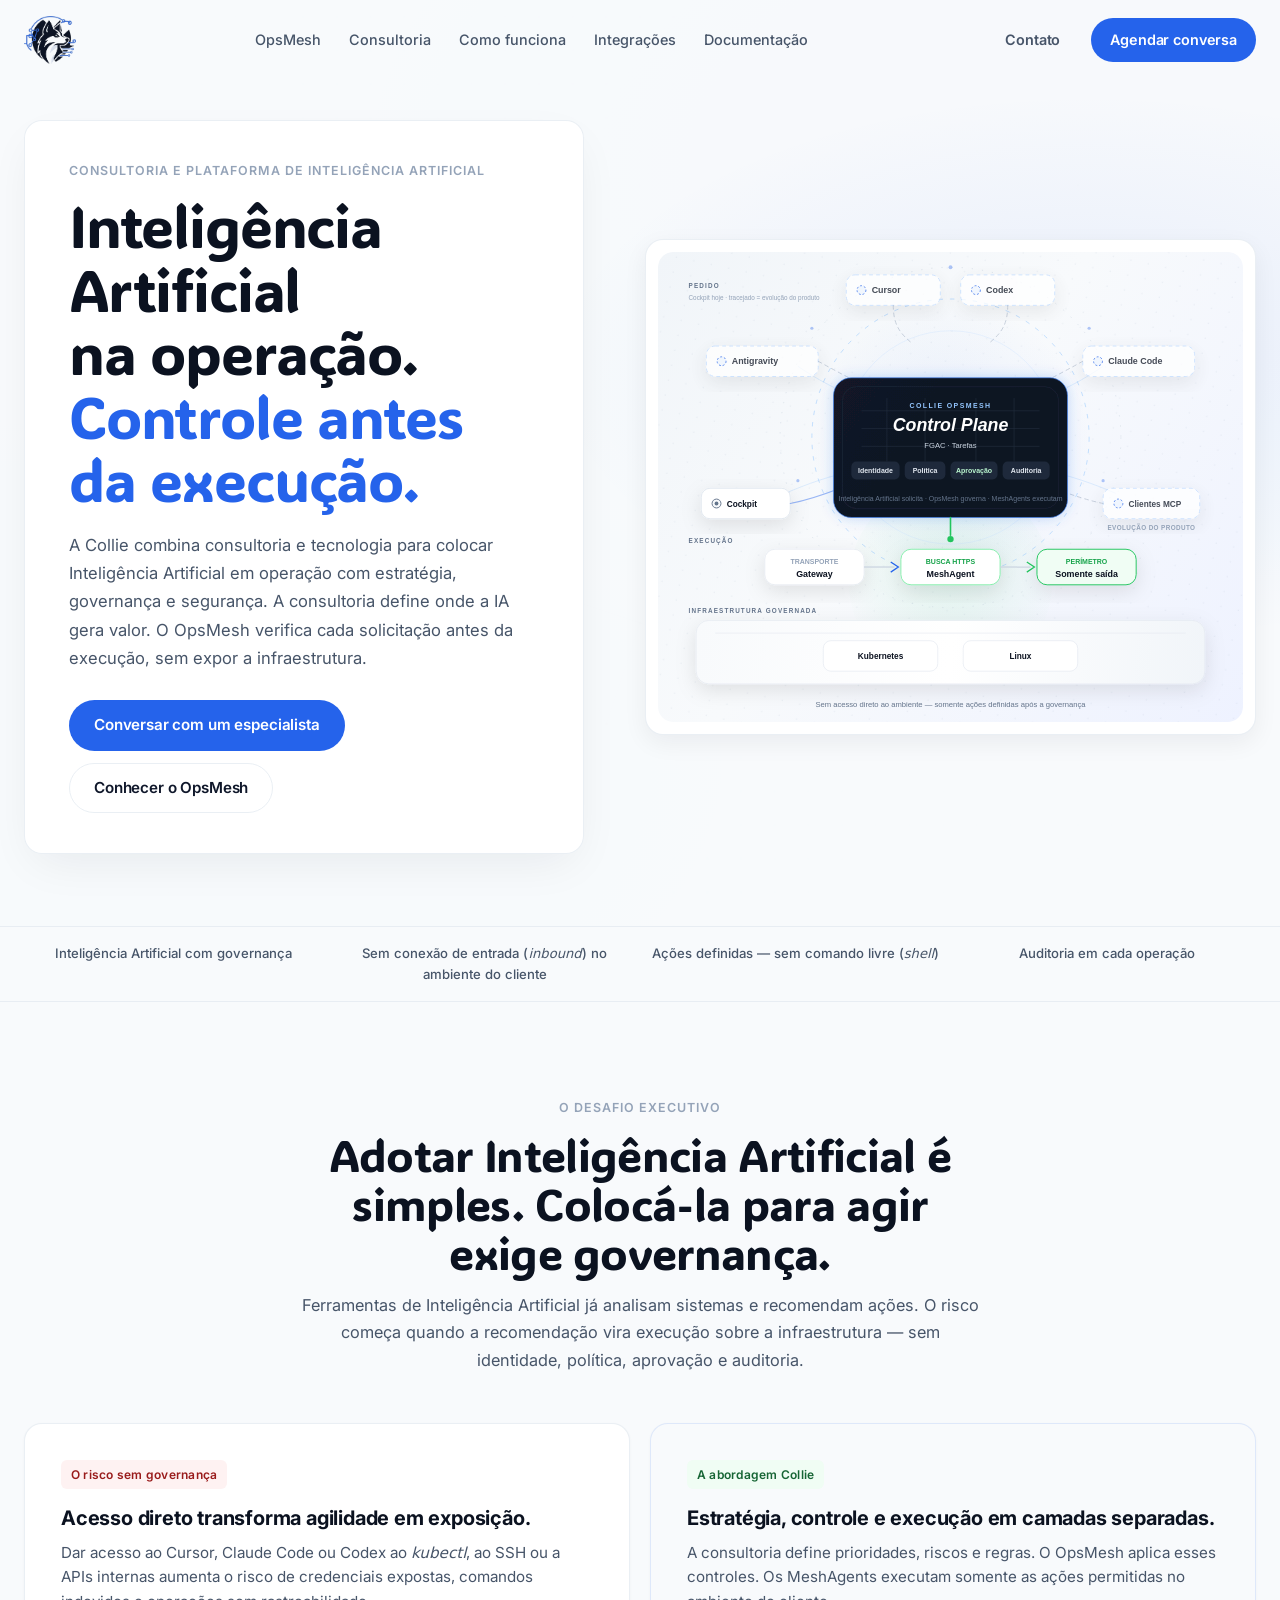
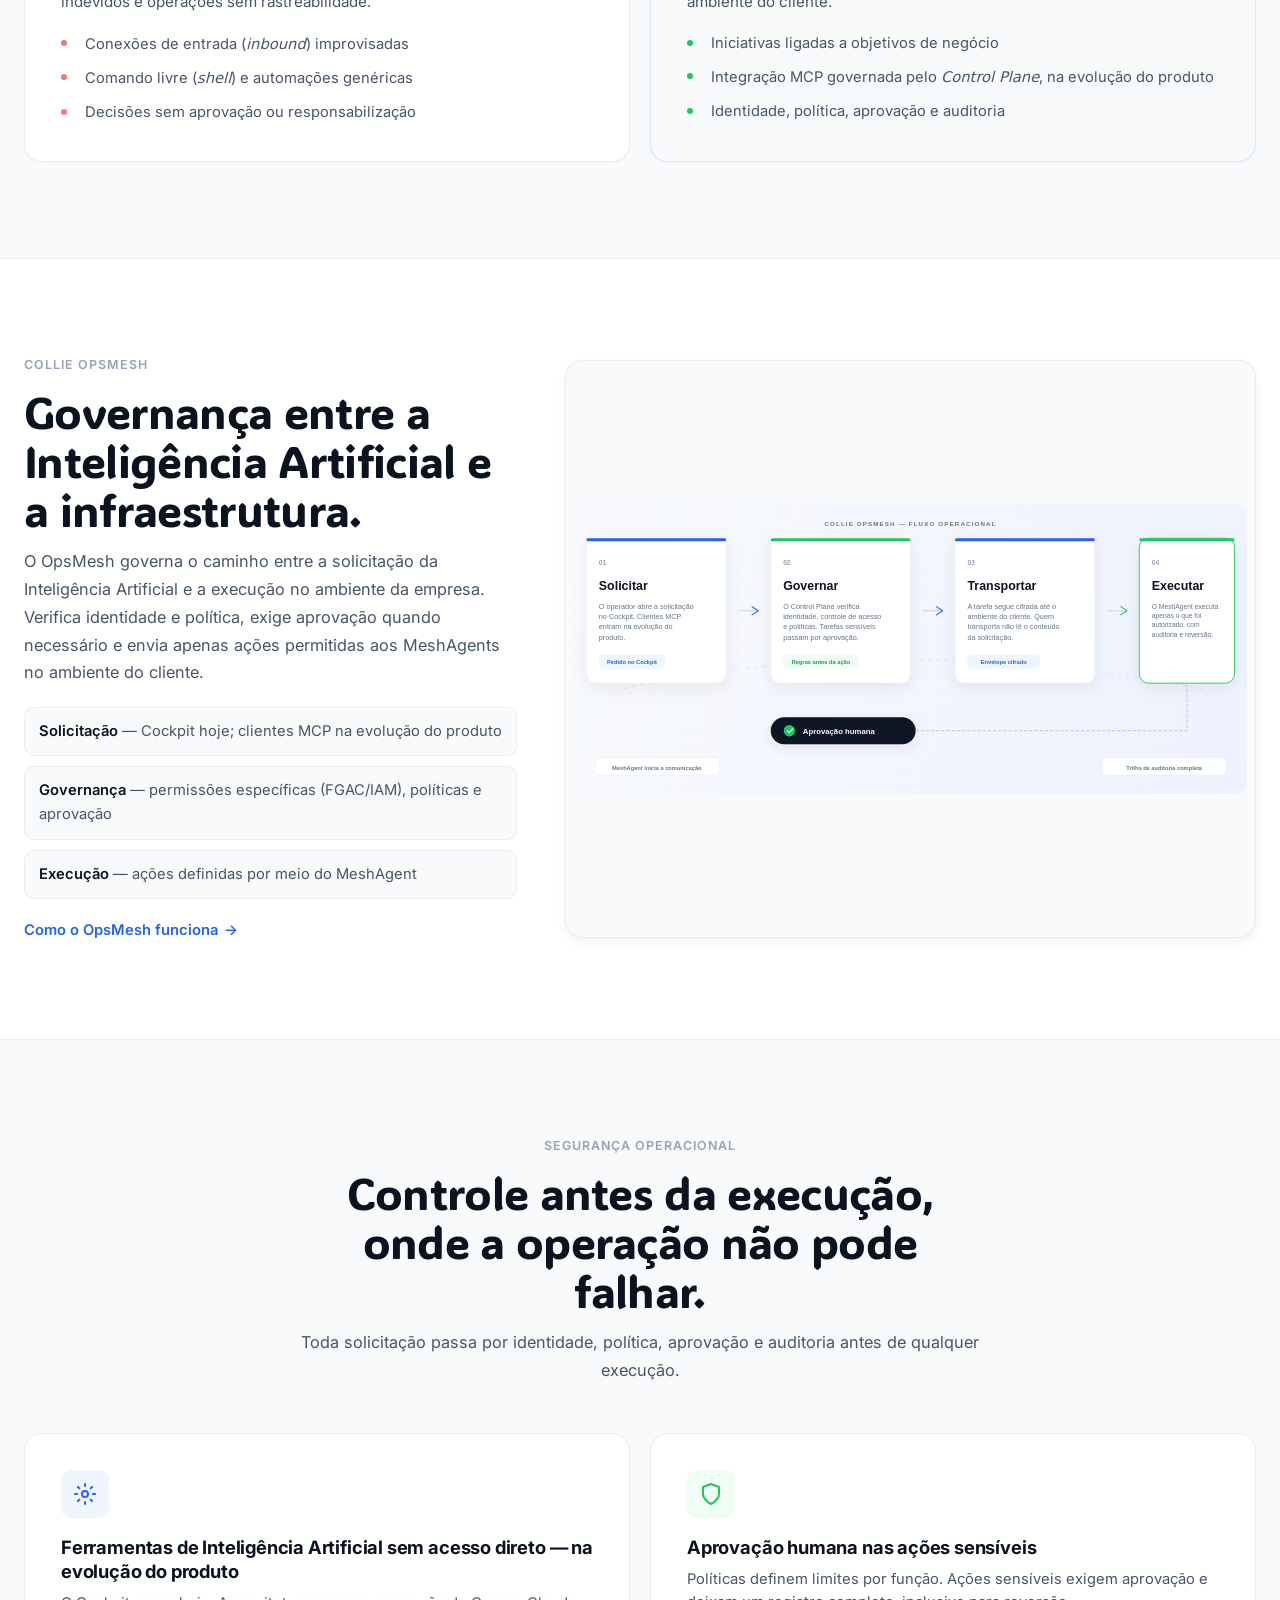
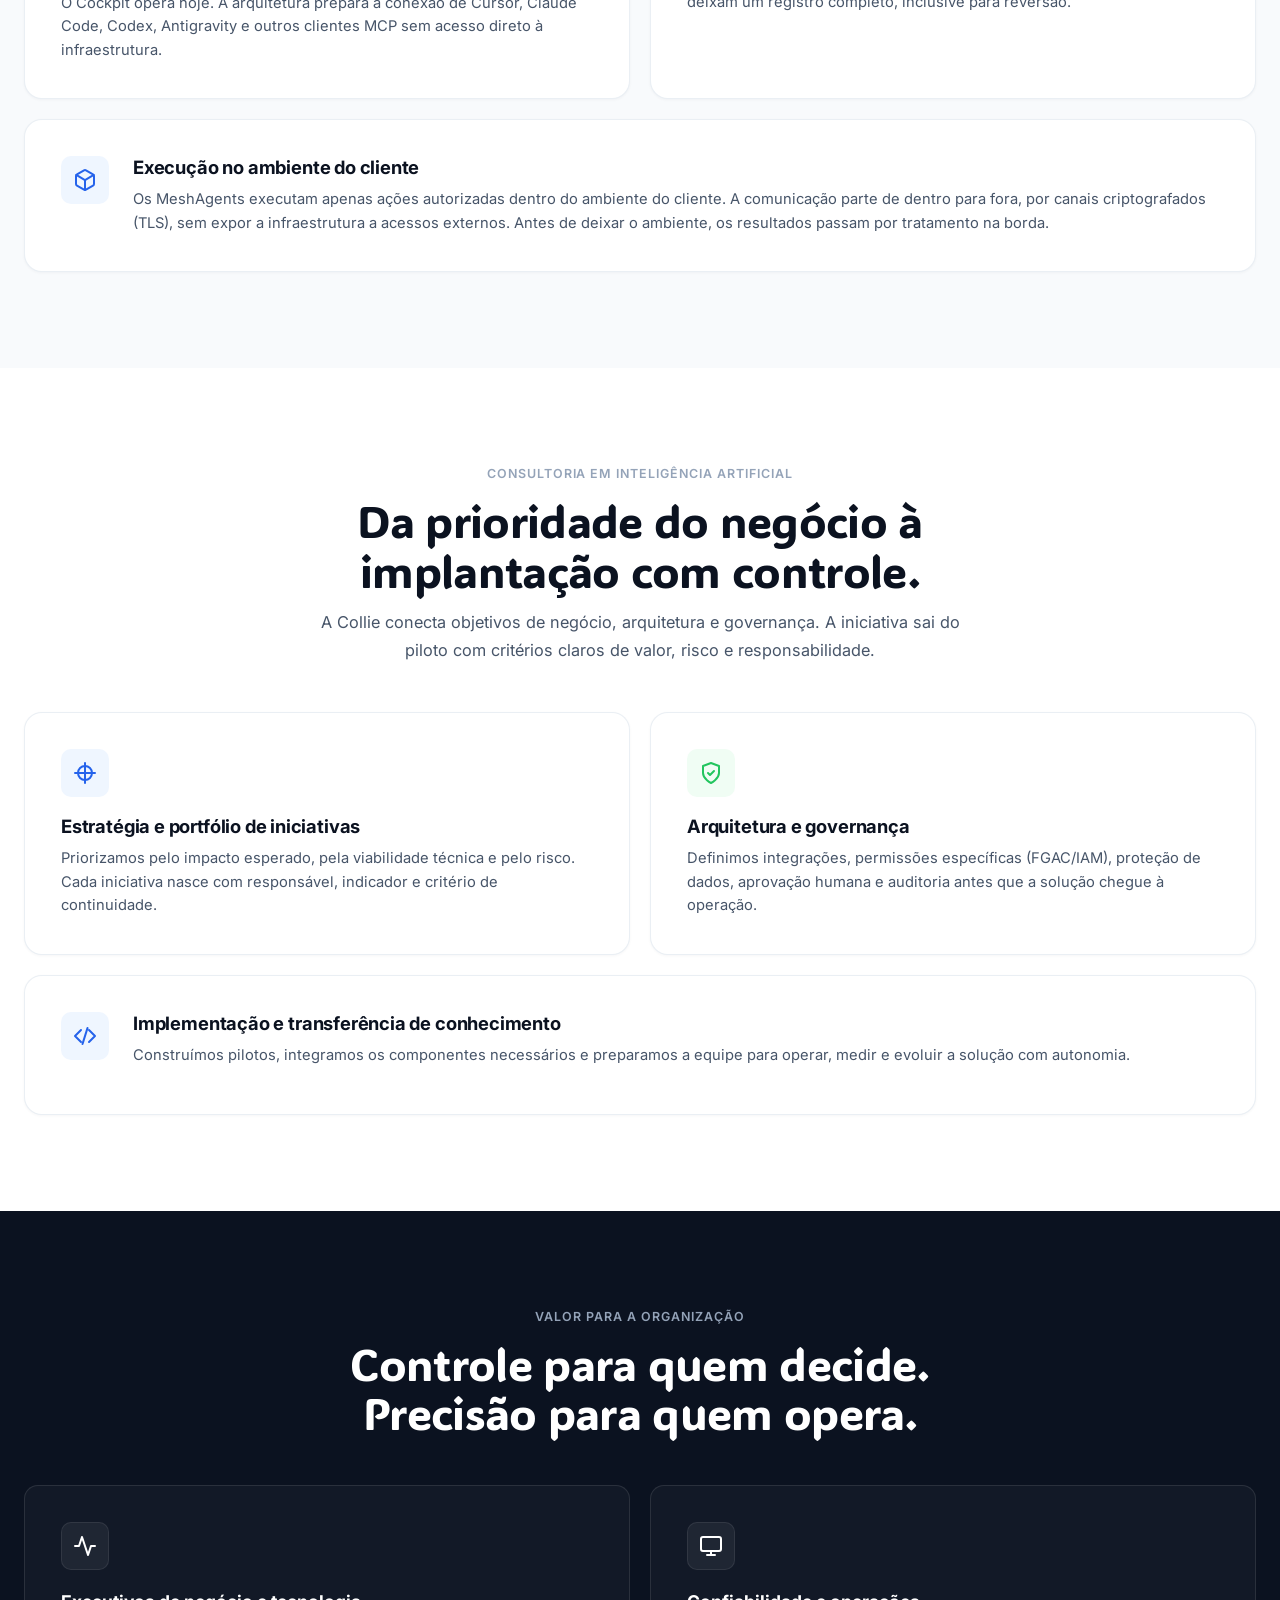
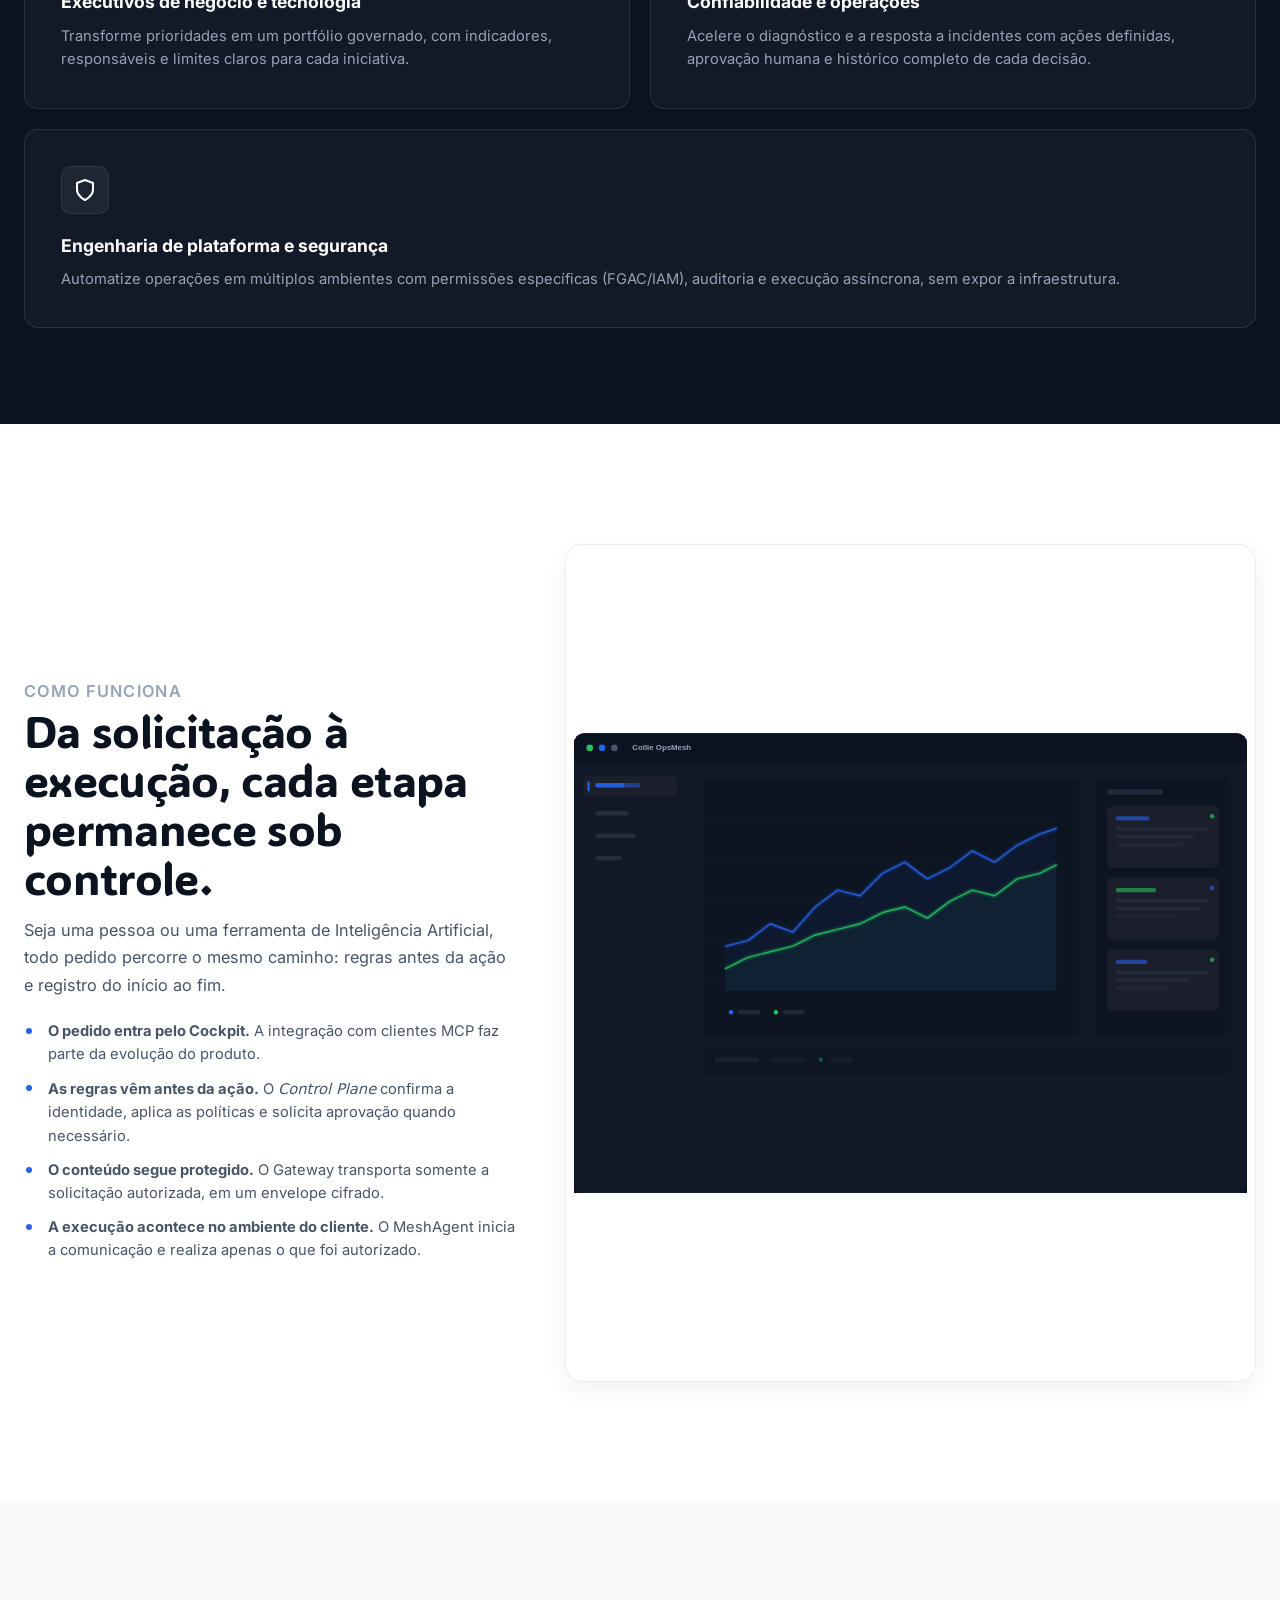
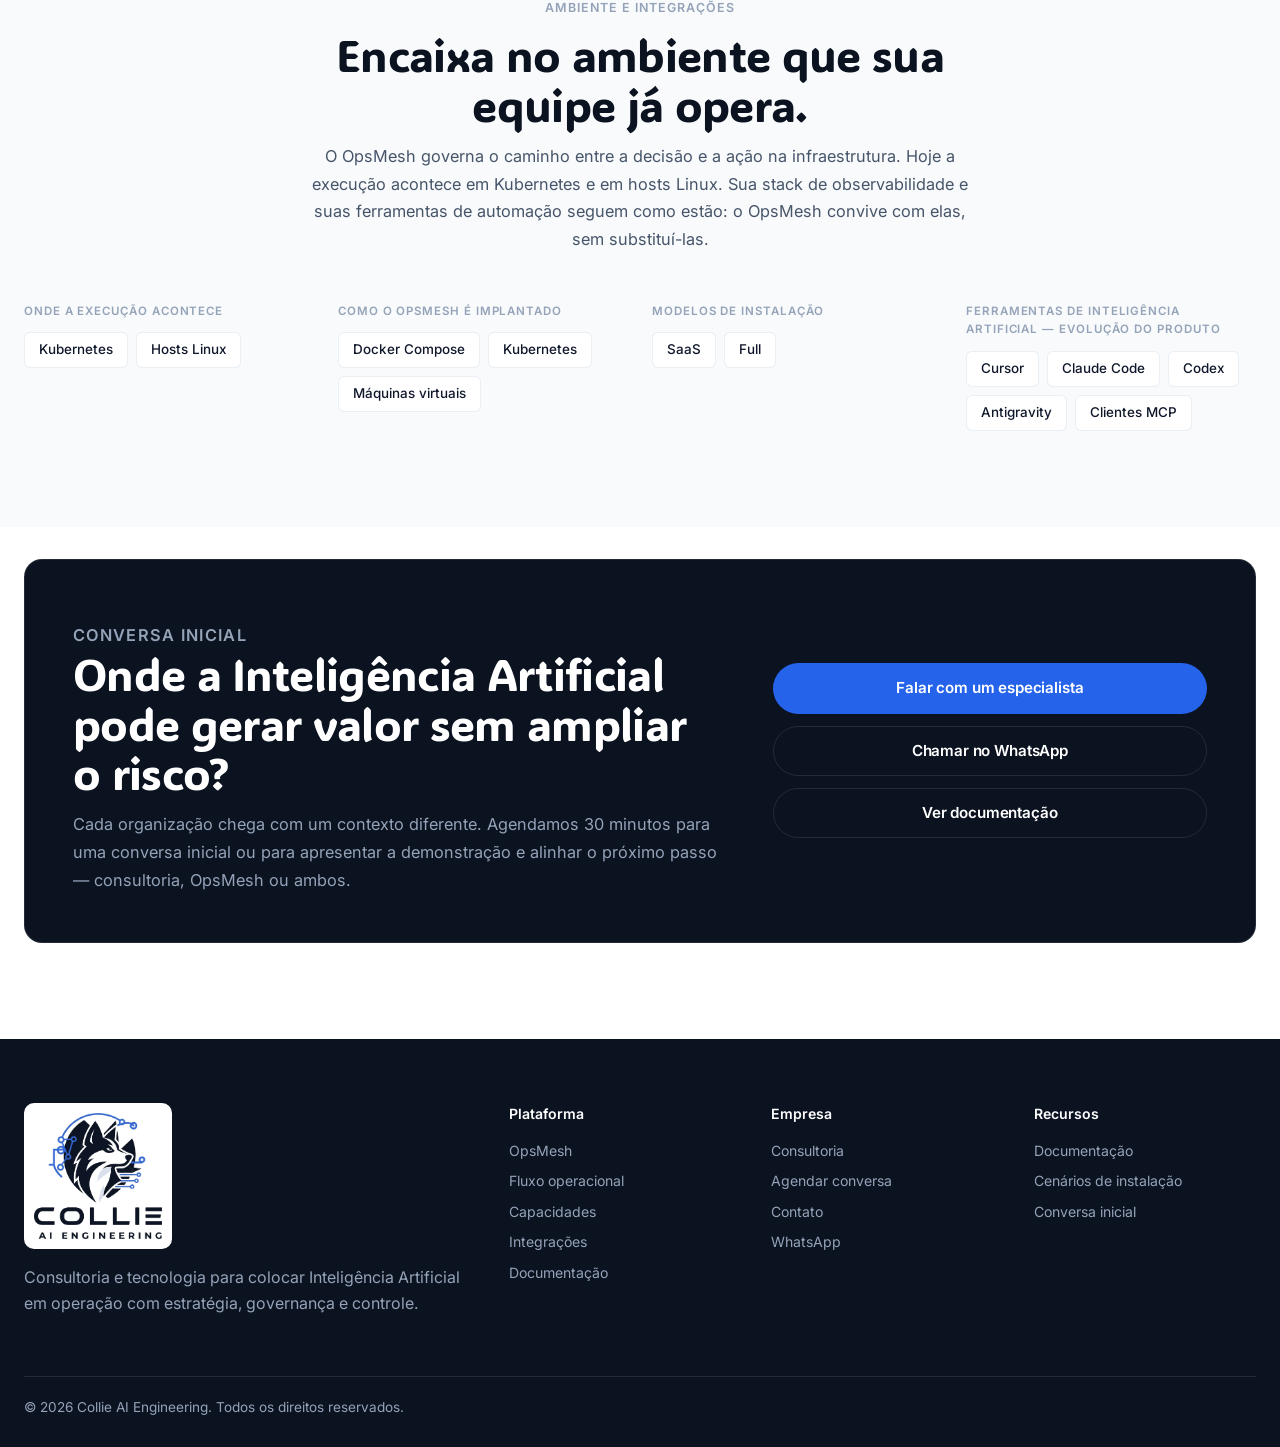
==== commit bb002320: "fix: alinhar diagrama, llms.txt e serve.sh; tirar path local do versionado - hero-architecture.svg: " ====
--- a/index.html
+++ b/index.html
@@ -3,11 +3,11 @@
 <head>
   <meta charset="UTF-8" />
   <meta name="viewport" content="width=device-width, initial-scale=1.0" />
-  <title>Collie | Inteligência Artificial com governança</title>
+  <title>Collie AI Engineering | Inteligência Artificial com governança</title>
   <meta name="description" content="Collie AI Engineering: consultoria em Inteligência Artificial e Collie OpsMesh — governança e controle antes que agentes de IA executem ações na infraestrutura." />
   <meta name="theme-color" content="#0B1220" />
   <link rel="canonical" href="https://www.collie.ia.br/" />
-  <meta property="og:title" content="Collie — Inteligência Artificial com governança" />
+  <meta property="og:title" content="Collie AI Engineering — Inteligência Artificial com governança" />
   <meta property="og:description" content="Consultoria e Collie OpsMesh: estratégia, governança e controle antes da execução." />
   <meta property="og:type" content="website" />
   <meta property="og:url" content="https://www.collie.ia.br/" />
@@ -15,7 +15,7 @@
   <meta property="og:image" content="https://www.collie.ia.br/img/collie-lockup.png" />
   <meta property="og:site_name" content="Collie AI Engineering" />
   <meta name="twitter:card" content="summary_large_image" />
-  <meta name="twitter:title" content="Collie — Inteligência Artificial com governança" />
+  <meta name="twitter:title" content="Collie AI Engineering — Inteligência Artificial com governança" />
   <meta name="twitter:description" content="Consultoria e Collie OpsMesh: estratégia, governança e controle antes da execução." />
   <meta name="twitter:image" content="https://www.collie.ia.br/img/collie-lockup.png" />
   <script type="application/ld+json">
@@ -54,9 +54,9 @@
         "name": "Collie OpsMesh",
         "alternateName": ["OpsMesh", "Collie Ops Mesh"],
         "applicationCategory": "BusinessApplication",
-        "operatingSystem": "Kubernetes, Linux",
+        "operatingSystem": "Linux",
         "url": "https://www.collie.ia.br/#opsmesh",
-        "description": "Plataforma de governança entre ferramentas de Inteligência Artificial e a infraestrutura: identidade, permissões específicas (FGAC/IAM), política, aprovação e auditoria antes da execução por MeshAgents.",
+        "description": "Plataforma de governança entre ferramentas de Inteligência Artificial e a infraestrutura: identidade, permissões específicas (FGAC/IAM), política, aprovação e auditoria antes da execução por MeshAgents em Kubernetes e hosts Linux.",
         "provider": { "@id": "https://www.collie.ia.br/#organization" },
         "isPartOf": { "@id": "https://www.collie.ia.br/#website" }
       },
